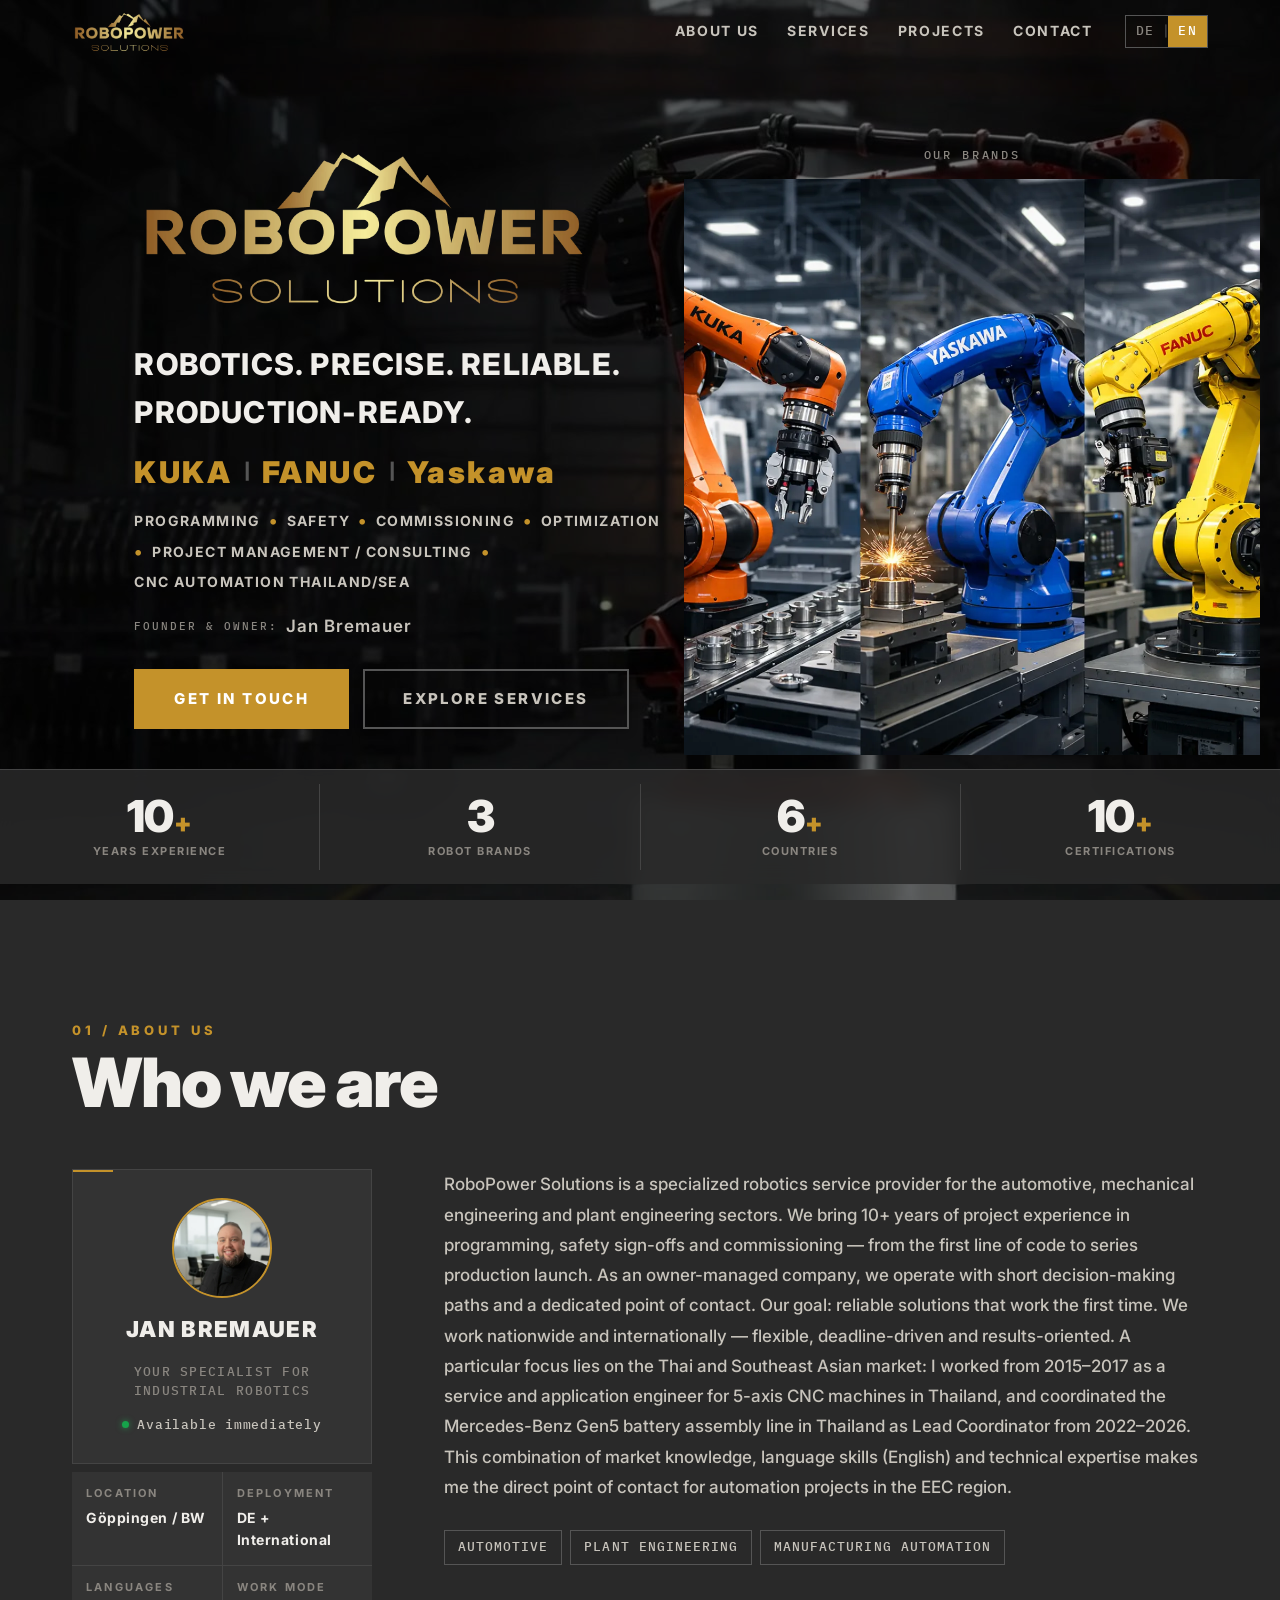
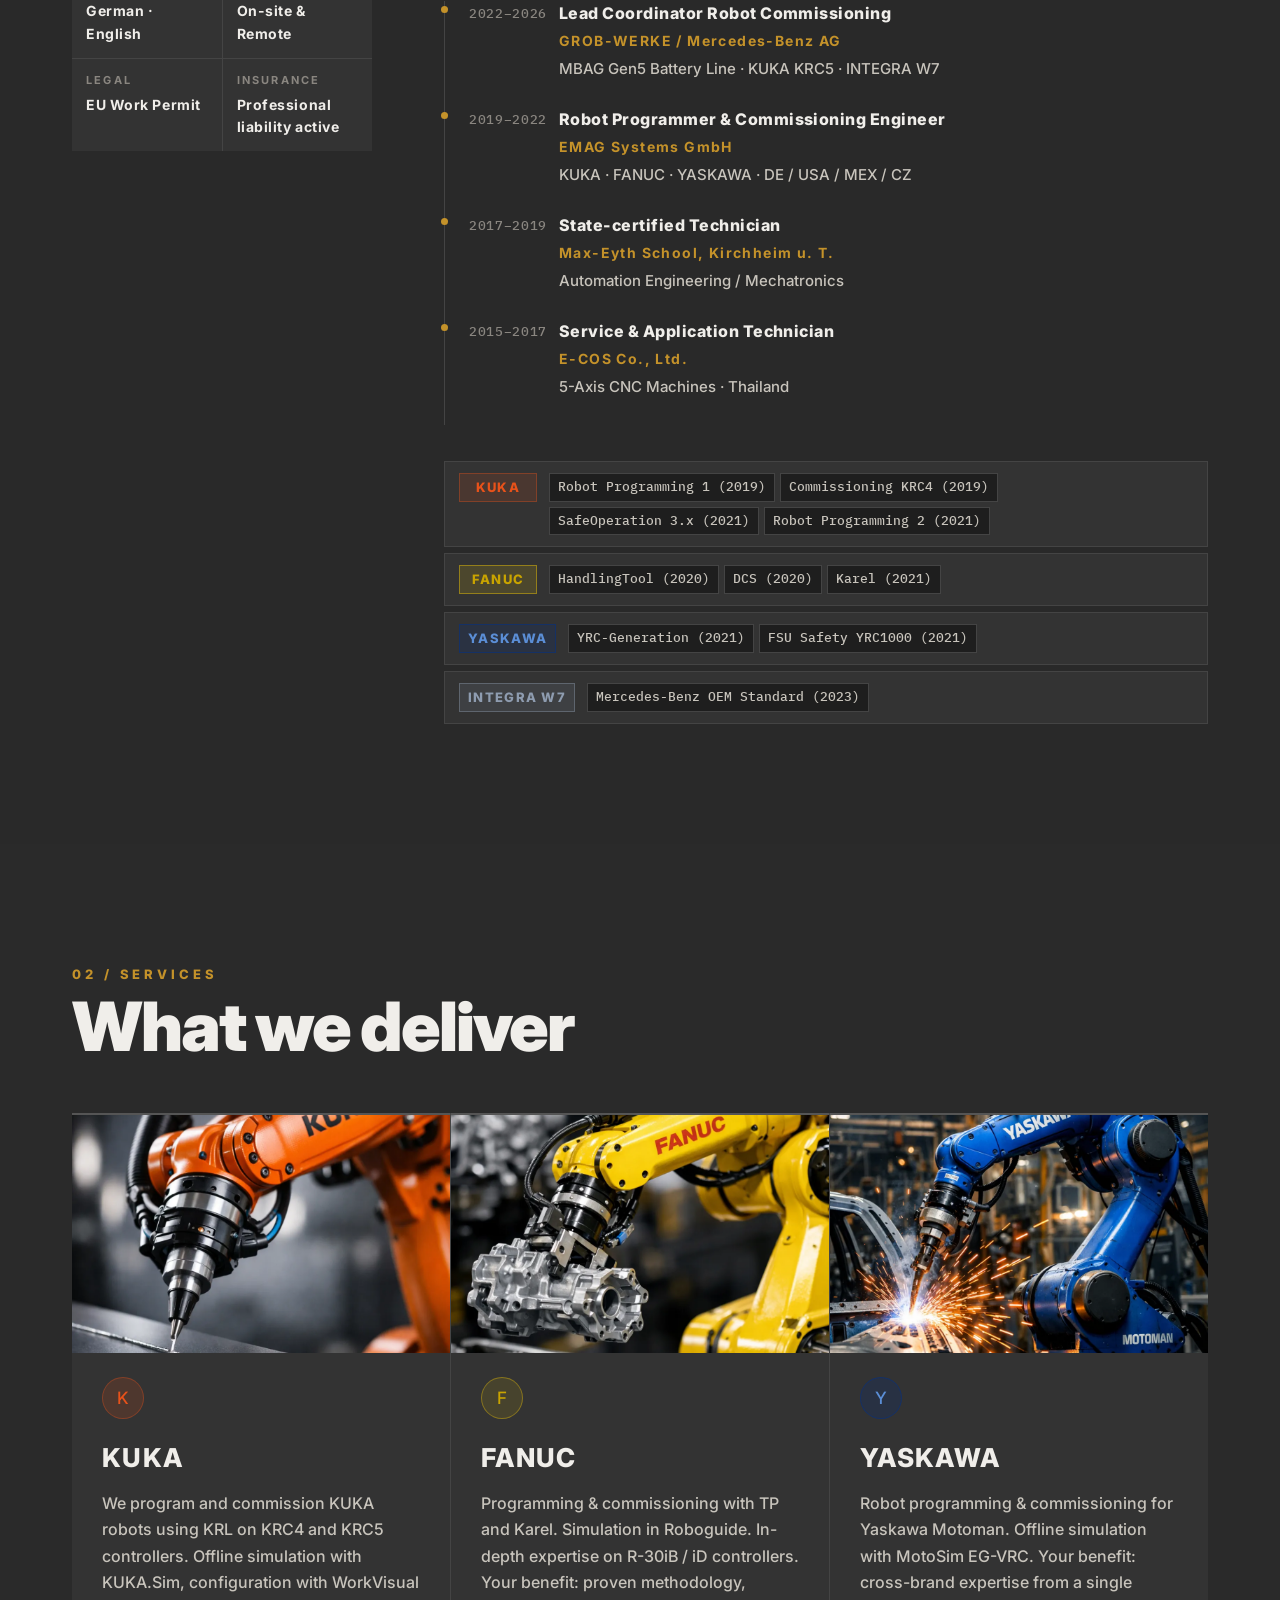
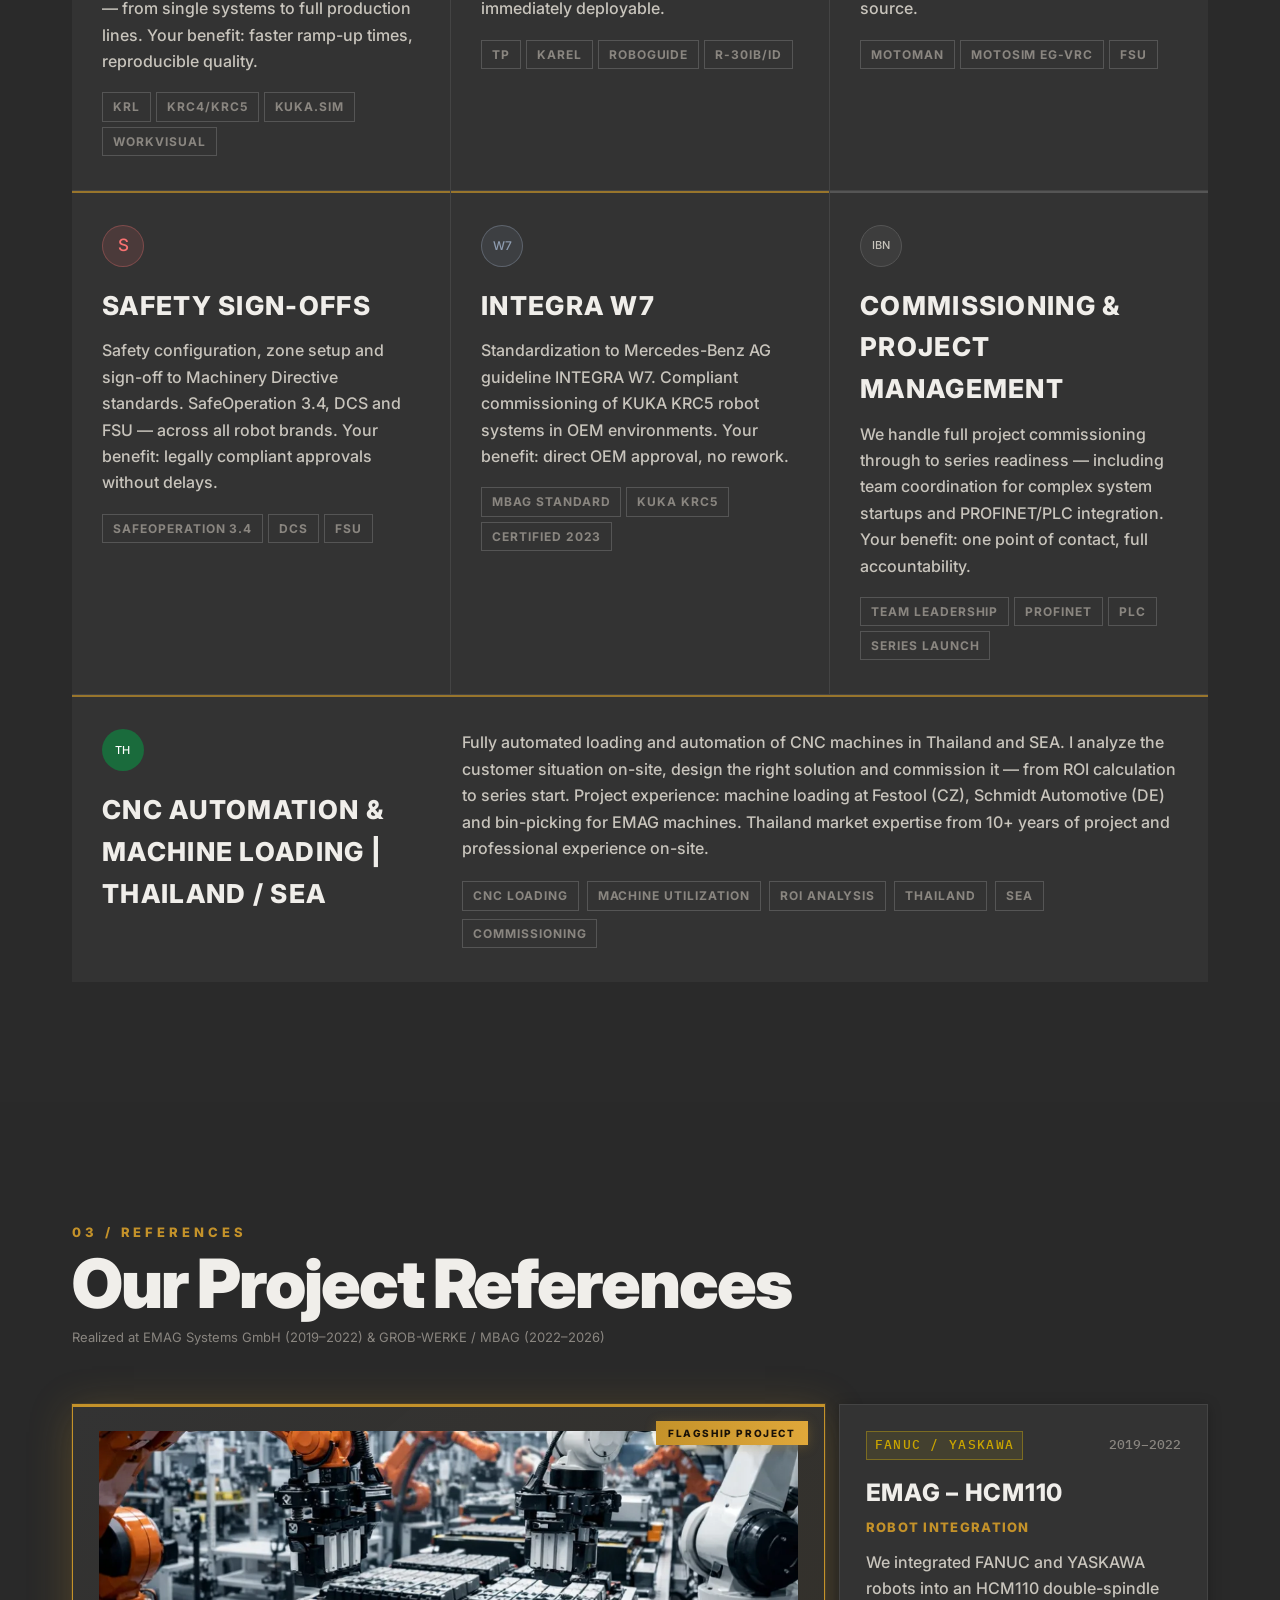
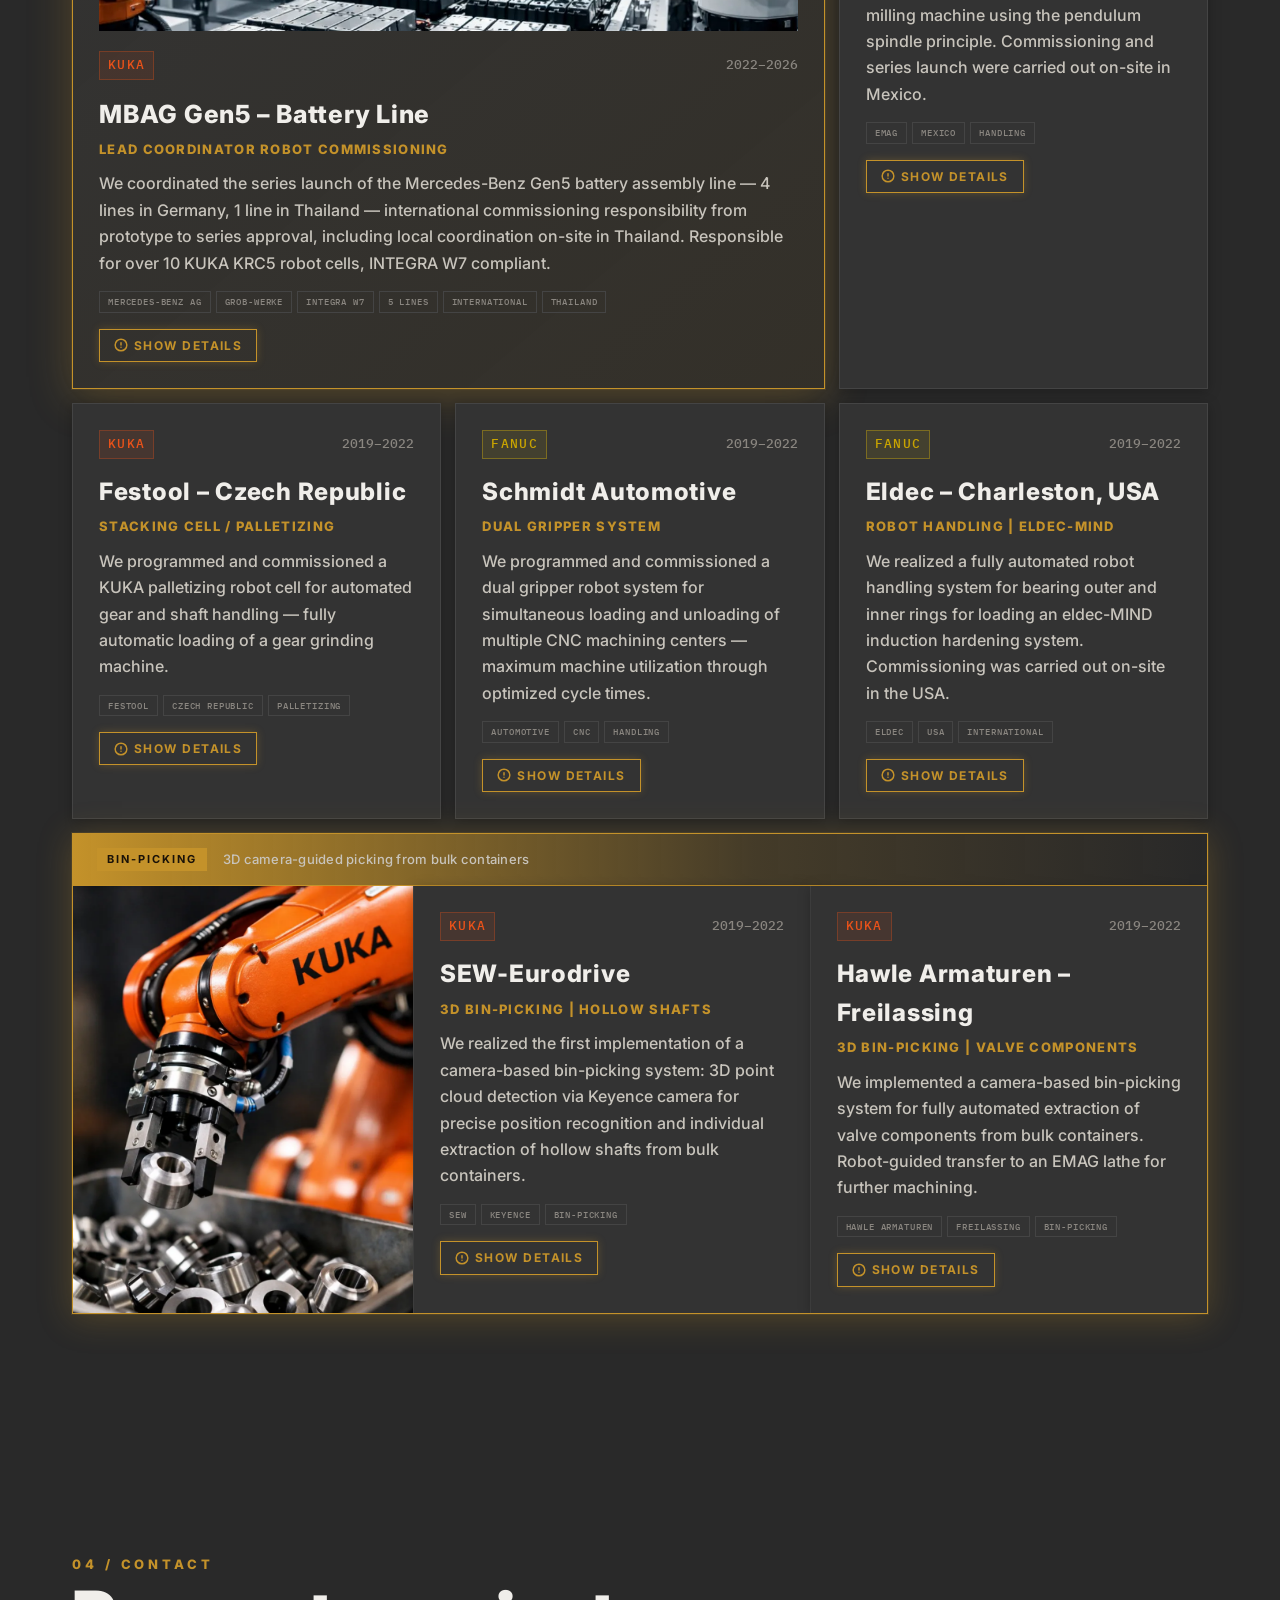
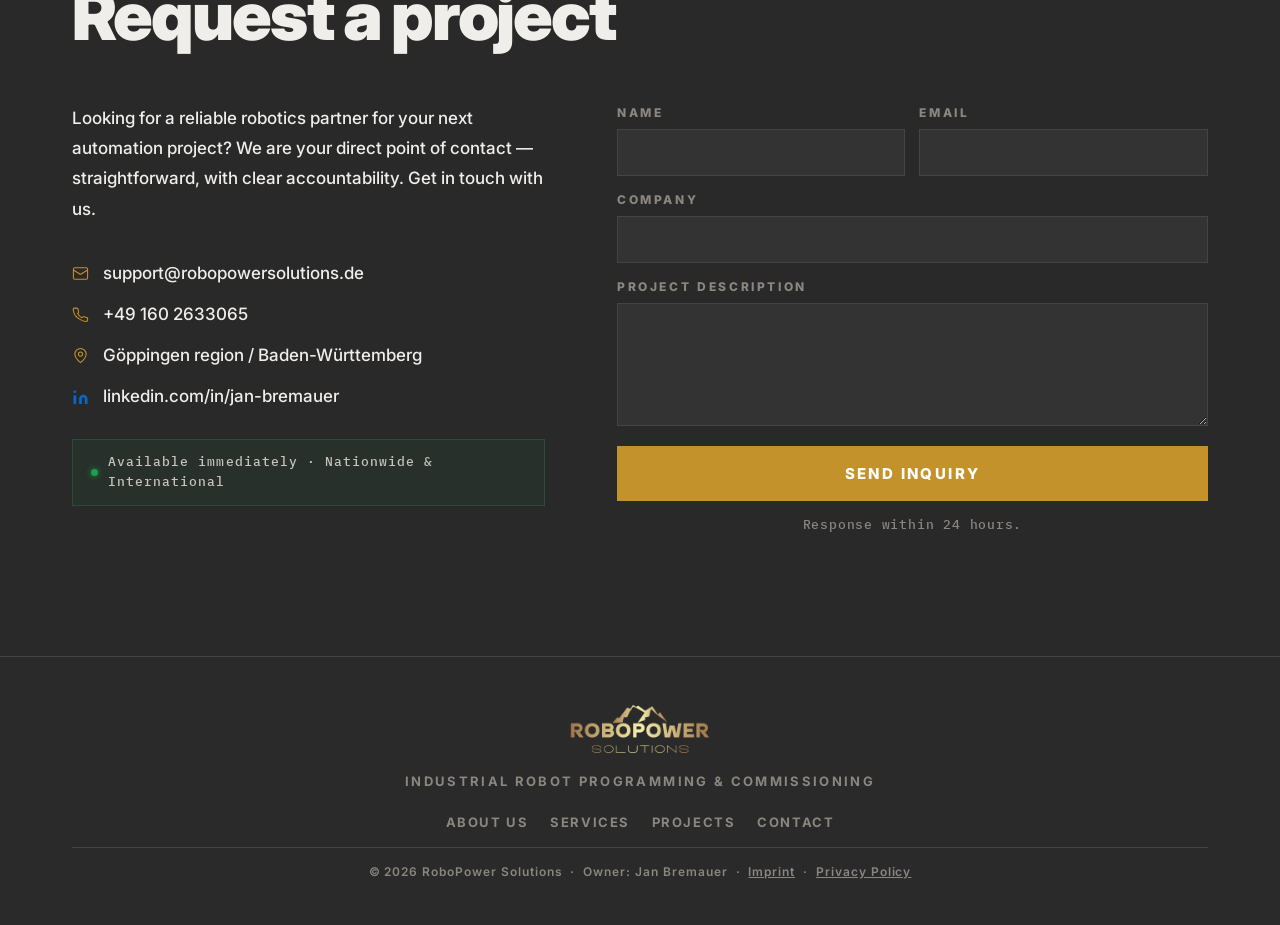
==== en/index.html @ bfcdcbf2 "Add "Our Brands" caption above the hero brand photo Makes clear it's a deliberate multi-brand badge " ====
<!DOCTYPE html>
<html lang="en">
<head>
  <meta charset="UTF-8">
  <meta name="viewport" content="width=device-width, initial-scale=1.0">
  <title>Robot Programming & Commissioning | RoboPower Solutions – KUKA FANUC Yaskawa</title>
  <meta name="description" content="Freelance robotics service provider for KUKA, FANUC and Yaskawa robot programming, commissioning and safety sign-offs. CNC automation & machine loading Thailand/SEA. 10+ years of experience. Nationwide & international.">
  <meta name="keywords" content="robot programming, KUKA programmer, FANUC programmer, Yaskawa programmer, robot commissioning, industrial robotics, safety sign-off, robotics freelancer, robotics service provider, KRL programming, automotive robotics, mechanical engineering robotics, CNC automation Thailand, machine loading, CNC loading, automation integrator Thailand, SEA automation, EEC Thailand, CNC utilization, robot CNC, automation integrator">
  <meta name="author" content="Jan Bremauer – RoboPower Solutions">
  <link rel="canonical" href="https://robopowersolutions.de/en/">
  <link rel="alternate" hreflang="de" href="https://robopowersolutions.de/">
  <link rel="alternate" hreflang="en" href="https://robopowersolutions.de/en/">
  <link rel="alternate" hreflang="x-default" href="https://robopowersolutions.de/">

  <!-- Analytics: Plausible – EU-hosted, cookieless, no personal data, no consent banner needed -->
  <script>window.plausible = window.plausible || function() { (window.plausible.q = window.plausible.q || []).push(arguments) }</script>
  <script defer data-domain="robopowersolutions.de" src="https://plausible.io/js/script.js"></script>

  <!-- Favicon -->
  <link rel="icon" type="image/svg+xml" href="../Infos/favicon.svg">
  <link rel="icon" type="image/x-icon" href="../favicon.ico">
  <link rel="apple-touch-icon" href="../Infos/logo_google_business.png">

  <!-- Open Graph -->
  <meta property="og:type"        content="website">
  <meta property="og:url"         content="https://robopowersolutions.de/en/">
  <meta property="og:title"       content="Robot Programming & Commissioning | RoboPower Solutions">
  <meta property="og:description" content="Freelance robotics service provider for KUKA, FANUC and Yaskawa robot programming, commissioning and safety sign-offs. CNC automation & machine loading Thailand/SEA. 10+ years of experience. Nationwide & international.">
  <meta property="og:image"       content="https://robopowersolutions.de/Infos/my-project-page-1%20(7).png">
  <meta property="og:locale"      content="en_US">
  <meta property="og:locale:alternate" content="de_DE">

  <!-- Twitter Card -->
  <meta name="twitter:card"        content="summary_large_image">
  <meta name="twitter:title"       content="Robot Programming & Commissioning | RoboPower Solutions">
  <meta name="twitter:description" content="Freelance robotics service provider for KUKA, FANUC and Yaskawa robot programming, commissioning and safety sign-offs. CNC automation & machine loading Thailand/SEA. 10+ years of experience. Nationwide & international.">
  <meta name="twitter:image"       content="https://robopowersolutions.de/Infos/my-project-page-1%20(7).png">

  <!-- Structured Data: LocalBusiness -->
  <script type="application/ld+json">
  {
    "@context": "https://schema.org",
    "@type": "ProfessionalService",
    "name": "RoboPower Solutions",
    "description": "Specialized service provider for industrial robot programming, commissioning and safety sign-offs for KUKA, FANUC and Yaskawa robots.",
    "url": "https://robopowersolutions.de/en/",
    "telephone": "+491602633065",
    "email": "support@robopowersolutions.de",
    "founder": {
      "@type": "Person",
      "name": "Jan Bremauer"
    },
    "address": {
      "@type": "PostalAddress",
      "addressRegion": "Baden-Württemberg",
      "addressLocality": "Göppingen",
      "addressCountry": "DE"
    },
    "areaServed": ["DE", "AT", "CH", "International"],
    "serviceType": [
      "KUKA Robot Programming",
      "FANUC Robot Programming",
      "Yaskawa Robot Programming",
      "Robot Commissioning",
      "Safety Sign-offs",
      "Robotics Project Management"
    ],
    "knowsAbout": ["KUKA KRL", "FANUC TP", "Yaskawa Motoman", "INTEGRA W7", "SafeOperation", "Automotive Robotics"],
    "sameAs": ["https://www.linkedin.com/in/jan-bremauer"]
  }
  </script>

  <link rel="preconnect" href="https://fonts.googleapis.com">
  <link rel="preconnect" href="https://fonts.gstatic.com" crossorigin>
  <link href="https://fonts.googleapis.com/css2?family=Inter:ital,opsz,wght@0,14..32,300;0,14..32,400;0,14..32,500;0,14..32,600;0,14..32,700;0,14..32,800;0,14..32,900;1,14..32,400&family=IBM+Plex+Mono:wght@400;500&display=swap" rel="stylesheet">
  <link rel="stylesheet" href="../style.css">
</head>
<body>

<!-- NAVIGATION -->
<nav id="navbar">
  <div class="nav-inner">
    <a href="#hero" class="nav-logo">
      <img src="../Infos/noBgColor.webp" alt="RoboPower Solutions" class="nav-logo-img" width="1400" height="536">
    </a>
    <div class="nav-mobile-actions">
      <div class="nav-flag-switcher">
        <a href="/" class="nav-flag-btn" data-lang="de" aria-label="Deutsch">🇩🇪</a>
        <a href="/en/" class="nav-flag-btn active" data-lang="en" aria-label="English" aria-current="page">🇬🇧</a>
      </div>
      <a href="tel:+491602633065" class="nav-phone-btn" aria-label="Call">
        <svg width="16" height="16" viewBox="0 0 24 24" fill="none" stroke="currentColor" stroke-width="2" stroke-linecap="round" stroke-linejoin="round"><path d="M22 16.92v3a2 2 0 0 1-2.18 2 19.79 19.79 0 0 1-8.63-3.07A19.5 19.5 0 0 1 4.69 13.5 19.79 19.79 0 0 1 1.61 5 2 2 0 0 1 3.6 3h3a2 2 0 0 1 2 1.72c.127.96.361 1.903.7 2.81a2 2 0 0 1-.45 2.11L7.91 10.6a16 16 0 0 0 6 6l.91-.91a2 2 0 0 1 2.11-.45c.907.339 1.85.573 2.81.7A2 2 0 0 1 21.73 18z"/></svg>
      </a>
      <button class="nav-hamburger" id="hamburger" aria-label="Open menu">
        <span></span><span></span><span></span>
      </button>
    </div>
    <div class="nav-links" id="navLinks">
      <a href="#about"    class="nav-link" data-i18n="nav.about">About Us</a>
      <a href="#services" class="nav-link" data-i18n="nav.services">Services</a>
      <a href="#projects" class="nav-link" data-i18n="nav.projects">Projects</a>
      <a href="#contact"  class="nav-link" data-i18n="nav.contact">Contact</a>
      <div class="lang-switcher">
        <a href="/" class="lang-btn" data-lang="de">DE</a>
        <span class="lang-sep">|</span>
        <a href="/en/" class="lang-btn active" data-lang="en" aria-current="page">EN</a>
      </div>
    </div>
  </div>
</nav>

<!-- ═══════════════════════════════════════════════════════════
     HERO
     ═══════════════════════════════════════════════════════════ -->
<section id="hero">

  <!-- Background video -->
  <div class="hero-video-bg">
    <video class="hero-video" autoplay muted loop playsinline preload="metadata" poster="../videos/hero_poster.jpg" src="../videos/hero-loop.mp4"></video>
    <img class="hero-video-fallback" src="../videos/hero_poster.jpg" alt="" width="1280" height="720" loading="lazy">
    <div class="hero-video-overlay"></div>
  </div>

  <!-- Content -->
  <div class="hero-content">
    <h1 class="hero-name">
      <img src="../Infos/noBgColor.webp" alt="RoboPower Solutions" class="hero-logo-img" width="1400" height="536">
    </h1>

    <div class="hero-core">
      <div class="hero-core-title" data-i18n="hero.core">Robotics. Precise. Reliable. Production-Ready.</div>
      <div class="hero-brands">
        <span>KUKA</span><span class="hb-sep">|</span><span>FANUC</span><span class="hb-sep">|</span><span>Yaskawa</span>
      </div>
      <div class="hero-disciplines">
        <span data-i18n="hd.prog">Programming</span>
        <span class="hd-dot">•</span>
        <span data-i18n="hd.safety">Safety</span>
        <span class="hd-dot">•</span>
        <span data-i18n="hd.comm">Commissioning</span>
        <span class="hd-dot">•</span>
        <span data-i18n="hd.opt">Optimization</span>
        <span class="hd-dot">•</span>
        <span data-i18n="hd.pm">Project Management / Consulting</span>
        <span class="hd-dot">•</span>
        <span data-i18n="hd.cnc">CNC Automation Thailand/SEA</span>
      </div>
    </div>

    <div class="hero-person">
      <span class="hero-person-by" data-i18n="hero.by">Founder & Owner:</span>
      <span class="hero-person-name">Jan Bremauer</span>
    </div>

    <div class="hero-actions">
      <a href="#contact"  class="btn-primary" data-i18n="hero.cta">Get in touch</a>
      <a href="#services" class="btn-ghost"   data-i18n="hero.cta2">Explore services</a>
    </div>
  </div>

  <!-- Mobile bird's eye image (hidden on desktop via CSS) -->
  <div class="hero-mobile-img">
    <img src="../Infos/my-project-page-1 (6).webp" alt="Robotics bird's-eye view" width="1080" height="1080" fetchpriority="high">
  </div>

  <!-- Robot image (right, absolute) -->
  <div class="hero-visual">
    <div class="hero-visual-caption" data-i18n="hero.brandsCaption">Our Brands</div>
    <img src="../Infos/my-project-page-1 (7).webp" alt="KUKA, YASKAWA & FANUC industrial robots" class="hero-robot-img" width="1080" height="1080" fetchpriority="high">
    <div class="hero-img-overlay"></div>
  </div>

  <!-- Stats bar -->
  <div class="hero-stats">
    <div class="stat-item">
      <div class="stat-num-wrap"><span class="stat-num" data-target="10">0</span><span class="stat-plus">+</span></div>
      <span class="stat-label" data-i18n="stats.years">Years Experience</span>
    </div>
    <div class="stat-div"></div>
    <div class="stat-item">
      <div class="stat-num-wrap"><span class="stat-num" data-target="3">0</span></div>
      <span class="stat-label" data-i18n="stats.brands">Robot Brands</span>
    </div>
    <div class="stat-div"></div>
    <div class="stat-item">
      <div class="stat-num-wrap"><span class="stat-num" data-target="6">0</span><span class="stat-plus">+</span></div>
      <span class="stat-label" data-i18n="stats.countries">Countries</span>
    </div>
    <div class="stat-div"></div>
    <div class="stat-item">
      <div class="stat-num-wrap"><span class="stat-num" data-target="10">0</span><span class="stat-plus">+</span></div>
      <span class="stat-label" data-i18n="stats.certs">Certifications</span>
    </div>
  </div>
</section>

<!-- ═══════════════════════════════════════════════════════════
     ABOUT
     ═══════════════════════════════════════════════════════════ -->
<section id="about">
  <div class="section-container">
    <div class="section-header">
      <div class="section-tag" data-i18n="about.tag">01 / ABOUT US</div>
      <h2 class="section-title" data-i18n="about.title">Who we are</h2>
    </div>
    <div class="about-grid">

      <!-- Left col -->
      <div class="about-left">
        <div class="profile-card">
          <div class="profile-avatar" id="profileAvatarBtn" role="button" tabindex="0" aria-label="Enlarge photo" style="cursor:zoom-in">
            <img src="../Infos/Profilfoto.webp" alt="Jan Bremauer" class="profile-photo" width="540" height="540" loading="lazy" decoding="async">
          </div>

          <!-- Photo lightbox -->
          <div id="photoLightbox" class="photo-lightbox" role="dialog" aria-modal="true" aria-label="Profile photo" style="display:none">
            <div class="photo-lightbox-backdrop"></div>
            <div class="photo-lightbox-img-wrap">
              <img src="../Infos/Profilfoto.webp" alt="Jan Bremauer" width="540" height="540" loading="lazy" decoding="async">
              <button class="photo-lightbox-close" aria-label="Close">✕</button>
            </div>
          </div>
          <div class="profile-name">JAN BREMAUER</div>
          <div class="profile-role" data-i18n="about.role">Your specialist for industrial robotics</div>
          <div class="profile-avail">
            <span class="avail-dot"></span>
            <span data-i18n="about.avail">Available immediately</span>
          </div>
        </div>

        <div class="meta-grid">
          <div class="meta-cell">
            <div class="meta-label" data-i18n="meta.location">Location</div>
            <div class="meta-val">Göppingen / BW</div>
          </div>
          <div class="meta-cell">
            <div class="meta-label" data-i18n="meta.deploy">Deployment</div>
            <div class="meta-val" data-i18n="meta.deployVal">DE + International</div>
          </div>
          <div class="meta-cell">
            <div class="meta-label" data-i18n="meta.lang">Languages</div>
            <div class="meta-val" data-i18n="meta.langVal">German · English</div>
          </div>
          <div class="meta-cell">
            <div class="meta-label" data-i18n="meta.type">Work mode</div>
            <div class="meta-val" data-i18n="meta.typeVal">On-site & Remote</div>
          </div>
          <div class="meta-cell">
            <div class="meta-label" data-i18n="meta.legal">Legal</div>
            <div class="meta-val" data-i18n="meta.legalVal">EU Work Permit</div>
          </div>
          <div class="meta-cell">
            <div class="meta-label" data-i18n="meta.insurance">Insurance</div>
            <div class="meta-val" data-i18n="meta.insuranceVal">Professional liability active</div>
          </div>
        </div>
      </div>

      <!-- Right col -->
      <div class="about-right">
        <p class="about-body" data-i18n="about.text">RoboPower Solutions is a specialized robotics service provider for the automotive, mechanical engineering and plant engineering sectors. We bring 10+ years of project experience in programming, safety sign-offs and commissioning — from the first line of code to series production launch. As an owner-managed company, we operate with short decision-making paths and a dedicated point of contact. Our goal: reliable solutions that work the first time. We work nationwide and internationally — flexible, deadline-driven and results-oriented.<br><br>A particular focus lies on the Thai and Southeast Asian market: I worked from 2015–2017 as a service and application engineer for 5-axis CNC machines in Thailand, and coordinated the Mercedes-Benz Gen5 battery assembly line in Thailand as Lead Coordinator from 2022–2026. This combination of market knowledge, language skills (English) and technical expertise makes me the direct point of contact for automation projects in the EEC region.</p>

        <div class="focus-tags">
          <span data-i18n="focus.automotive">Automotive</span>
          <span data-i18n="focus.plant">Plant Engineering</span>
          <span data-i18n="focus.mfg">Manufacturing Automation</span>
        </div>

        <div class="timeline">
          <div class="tl-item">
            <div class="tl-period">2022–2026</div>
            <div class="tl-body">
              <div class="tl-role"  data-i18n="exp1.role">Lead Coordinator Robot Commissioning</div>
              <div class="tl-co">GROB-WERKE / Mercedes-Benz AG</div>
              <div class="tl-detail" data-i18n="exp1.detail">MBAG Gen5 Battery Line · KUKA KRC5 · INTEGRA W7</div>
            </div>
          </div>
          <div class="tl-item">
            <div class="tl-period">2019–2022</div>
            <div class="tl-body">
              <div class="tl-role" data-i18n="exp2.role">Robot Programmer & Commissioning Engineer</div>
              <div class="tl-co">EMAG Systems GmbH</div>
              <div class="tl-detail">KUKA · FANUC · YASKAWA · DE / USA / MEX / CZ</div>
            </div>
          </div>
          <div class="tl-item">
            <div class="tl-period">2017–2019</div>
            <div class="tl-body">
              <div class="tl-role" data-i18n="exp3.role">State-certified Technician</div>
              <div class="tl-co" data-i18n="exp3.co">Max-Eyth School, Kirchheim u. T.</div>
              <div class="tl-detail" data-i18n="exp3.detail">Automation Engineering / Mechatronics</div>
            </div>
          </div>
          <div class="tl-item">
            <div class="tl-period">2015–2017</div>
            <div class="tl-body">
              <div class="tl-role" data-i18n="exp4.role">Service & Application Technician</div>
              <div class="tl-co">E-COS Co., Ltd.</div>
              <div class="tl-detail" data-i18n="exp4.detail">5-Axis CNC Machines · Thailand</div>
            </div>
          </div>
        </div>

        <div class="certs">
          <div class="cert-row">
            <span class="cert-brand kb-kuka">KUKA</span>
            <div class="cert-chips">
              <span data-i18n="cert.kuka1">Robot Programming 1 (2019)</span>
              <span data-i18n="cert.kuka2">Commissioning KRC4 (2019)</span>
              <span data-i18n="cert.kuka3">SafeOperation 3.x (2021)</span>
              <span data-i18n="cert.kuka4">Robot Programming 2 (2021)</span>
            </div>
          </div>
          <div class="cert-row">
            <span class="cert-brand kb-fanuc">FANUC</span>
            <div class="cert-chips">
              <span>HandlingTool (2020)</span>
              <span>DCS (2020)</span>
              <span>Karel (2021)</span>
            </div>
          </div>
          <div class="cert-row">
            <span class="cert-brand kb-yaskawa">YASKAWA</span>
            <div class="cert-chips">
              <span>YRC-Generation (2021)</span>
              <span>FSU Safety YRC1000 (2021)</span>
            </div>
          </div>
          <div class="cert-row">
            <span class="cert-brand kb-integra">INTEGRA W7</span>
            <div class="cert-chips">
              <span data-i18n="cert.integra">Mercedes-Benz OEM Standard (2023)</span>
            </div>
          </div>
        </div>
      </div>
    </div>
  </div>
</section>

<!-- ═══════════════════════════════════════════════════════════
     SERVICES
     ═══════════════════════════════════════════════════════════ -->
<section id="services">
  <div class="section-container">
    <div class="section-header">
      <div class="section-tag" data-i18n="services.tag">02 / SERVICES</div>
      <h2 class="section-title" data-i18n="services.title">What we deliver</h2>
    </div>
    <div class="svc-grid">

      <div class="svc-card">
        <div class="svc-img"><img src="../Infos/my-project-page-1 (17).webp" alt="KUKA robot" width="1080" height="1080" loading="lazy" decoding="async"></div>
        <div class="svc-badge badge-kuka">K</div>
        <h3 class="svc-name">KUKA</h3>
        <p class="svc-desc" data-i18n="svc.kuka">We program and commission KUKA robots using KRL on KRC4 and KRC5 controllers. Offline simulation with KUKA.Sim, configuration with WorkVisual — from single systems to full production lines. Your benefit: faster ramp-up times, reproducible quality.</p>
        <div class="svc-chips"><span>KRL</span><span>KRC4/KRC5</span><span>KUKA.Sim</span><span>WorkVisual</span></div>
      </div>

      <div class="svc-card">
        <div class="svc-img"><img src="../Infos/my-project-page-1 (16).webp" alt="FANUC robot" width="1080" height="1080" loading="lazy" decoding="async"></div>
        <div class="svc-badge badge-fanuc">F</div>
        <h3 class="svc-name">FANUC</h3>
        <p class="svc-desc" data-i18n="svc.fanuc">Programming & commissioning with TP and Karel. Simulation in Roboguide. In-depth expertise on R-30iB / iD controllers. Your benefit: proven methodology, immediately deployable.</p>
        <div class="svc-chips"><span>TP</span><span>Karel</span><span>Roboguide</span><span>R-30iB/iD</span></div>
      </div>

      <div class="svc-card">
        <div class="svc-img"><img src="../Infos/my-project-page-1 (14).webp" alt="YASKAWA robot" width="1080" height="1080" loading="lazy" decoding="async"></div>
        <div class="svc-badge badge-yaskawa">Y</div>
        <h3 class="svc-name">YASKAWA</h3>
        <p class="svc-desc" data-i18n="svc.yaskawa">Robot programming & commissioning for Yaskawa Motoman. Offline simulation with MotoSim EG-VRC. Your benefit: cross-brand expertise from a single source.</p>
        <div class="svc-chips"><span>Motoman</span><span>MotoSim EG-VRC</span><span>FSU</span></div>
      </div>

      <div class="svc-card svc-featured">
        <div class="svc-badge badge-safety">S</div>
        <h3 class="svc-name" data-i18n="svc.safety.name">Safety Sign-offs</h3>
        <p class="svc-desc" data-i18n="svc.safety">Safety configuration, zone setup and sign-off to Machinery Directive standards. SafeOperation 3.4, DCS and FSU — across all robot brands. Your benefit: legally compliant approvals without delays.</p>
        <div class="svc-chips"><span>SafeOperation 3.4</span><span>DCS</span><span>FSU</span></div>
      </div>

      <div class="svc-card svc-featured">
        <div class="svc-badge badge-integra">W7</div>
        <h3 class="svc-name">INTEGRA W7</h3>
        <p class="svc-desc" data-i18n="svc.integra">Standardization to Mercedes-Benz AG guideline INTEGRA W7. Compliant commissioning of KUKA KRC5 robot systems in OEM environments. Your benefit: direct OEM approval, no rework.</p>
        <div class="svc-chips"><span>MBAG Standard</span><span>KUKA KRC5</span><span>Certified 2023</span></div>
      </div>

      <div class="svc-card">
        <div class="svc-badge badge-ibn">IBN</div>
        <h3 class="svc-name" data-i18n="svc.ibn.name">Commissioning & Project Management</h3>
        <p class="svc-desc" data-i18n="svc.ibn">We handle full project commissioning through to series readiness — including team coordination for complex system startups and PROFINET/PLC integration. Your benefit: one point of contact, full accountability.</p>
        <div class="svc-chips"><span>Team Leadership</span><span>PROFINET</span><span>PLC</span><span>Series Launch</span></div>
      </div>

      <div class="svc-card svc-featured svc-full">
        <div class="svc-left">
          <div class="svc-badge" style="background:#1a6b3c;color:#fff;font-size:11px;letter-spacing:.05em">TH</div>
          <h3 class="svc-name" data-i18n="svc.cnc.name">CNC Automation & Machine Loading | Thailand / SEA</h3>
        </div>
        <div class="svc-right">
          <p class="svc-desc" data-i18n="svc.cnc">Fully automated loading and automation of CNC machines in Thailand and SEA. I analyze the customer situation on-site, design the right solution and commission it — from ROI calculation to series start. Project experience: machine loading at Festool (CZ), Schmidt Automotive (DE) and bin-picking for EMAG machines. Thailand market expertise from 10+ years of project and professional experience on-site.</p>
          <div class="svc-chips"><span>CNC Loading</span><span>Machine Utilization</span><span>ROI Analysis</span><span>Thailand</span><span>SEA</span><span>Commissioning</span></div>
        </div>
      </div>

    </div>
  </div>
</section>

<!-- ═══════════════════════════════════════════════════════════
     PROJECTS
     ═══════════════════════════════════════════════════════════ -->
<section id="projects">
  <div class="section-container">
    <div class="section-header">
      <div class="section-tag" data-i18n="projects.tag">03 / REFERENCES</div>
      <h2 class="section-title" data-i18n="projects.title">Our Project References</h2>
      <p class="section-sub" data-i18n="projects.subtitle">Realized at EMAG Systems GmbH (2019–2022) & GROB-WERKE / MBAG (2022–2026)</p>
    </div>
    <div class="proj-grid">

      <!-- FEATURED -->
      <div class="proj-card proj-featured proj-featured--hl proj-clickable" data-project="mbag" role="button" tabindex="0" aria-haspopup="dialog">
        <span class="mbag-badge" data-i18n="badge.flagship">Flagship Project</span>
        <div class="proj-img"><img src="../Infos/my-project-page-1 (12).webp" alt="MBAG battery line" width="1080" height="1080" loading="lazy" decoding="async"></div>
        <div class="proj-top">
          <span class="proj-brand pb-kuka">KUKA</span>
          <span class="proj-year">2022–2026</span>
        </div>
        <h3 class="proj-name" data-i18n="proj1.name">MBAG Gen5 – Battery Line</h3>
        <div class="proj-role" data-i18n="proj1.role">Lead Coordinator Robot Commissioning</div>
        <p class="proj-desc" data-i18n="proj1.desc">We coordinated the series launch of the Mercedes-Benz Gen5 battery assembly line — 4 lines in Germany, 1 line in Thailand — international commissioning responsibility from prototype to series approval, including local coordination on-site in Thailand. Responsible for over 10 KUKA KRC5 robot cells, INTEGRA W7 compliant.</p>
        <div class="proj-chips">
          <span>Mercedes-Benz AG</span><span>GROB-WERKE</span><span>INTEGRA W7</span><span>5 Lines</span><span>International</span><span>Thailand</span>
        </div>
        <div class="proj-details-hint">
          <svg width="14" height="14" viewBox="0 0 24 24" fill="none" stroke="currentColor" stroke-width="2.5" stroke-linecap="round" stroke-linejoin="round"><circle cx="12" cy="12" r="10"/><line x1="12" y1="8" x2="12" y2="12"/><line x1="12" y1="16" x2="12.01" y2="16"/></svg>
          <span data-i18n="proj.details">Show details</span>
        </div>
      </div>

      <div class="proj-card proj-clickable" data-project="emag" role="button" tabindex="0" aria-haspopup="dialog">
        <div class="proj-top">
          <span class="proj-brand pb-fanuc">FANUC / YASKAWA</span>
          <span class="proj-year">2019–2022</span>
        </div>
        <h3 class="proj-name">EMAG – HCM110</h3>
        <div class="proj-role" data-i18n="proj2.role">Robot Integration</div>
        <p class="proj-desc" data-i18n="proj2.desc">We integrated FANUC and YASKAWA robots into an HCM110 double-spindle milling machine using the pendulum spindle principle. Commissioning and series launch were carried out on-site in Mexico.</p>
        <div class="proj-chips"><span>EMAG</span><span>Mexico</span><span>Handling</span></div>
        <div class="proj-details-hint"><svg width="14" height="14" viewBox="0 0 24 24" fill="none" stroke="currentColor" stroke-width="2.5" stroke-linecap="round" stroke-linejoin="round"><circle cx="12" cy="12" r="10"/><line x1="12" y1="8" x2="12" y2="12"/><line x1="12" y1="16" x2="12.01" y2="16"/></svg><span data-i18n="proj.details">Show details</span></div>
      </div>

      <div class="proj-card proj-clickable" data-project="festool" role="button" tabindex="0" aria-haspopup="dialog">
        <div class="proj-top">
          <span class="proj-brand pb-kuka">KUKA</span>
          <span class="proj-year">2019–2022</span>
        </div>
        <h3 class="proj-name">Festool – Czech Republic</h3>
        <div class="proj-role" data-i18n="proj3.role">Stacking Cell / Palletizing</div>
        <p class="proj-desc" data-i18n="proj3.desc">We programmed and commissioned a KUKA palletizing robot cell for automated gear and shaft handling — fully automatic loading of a gear grinding machine.</p>
        <div class="proj-chips"><span>Festool</span><span>Czech Republic</span><span>Palletizing</span></div>
        <div class="proj-details-hint"><svg width="14" height="14" viewBox="0 0 24 24" fill="none" stroke="currentColor" stroke-width="2.5" stroke-linecap="round" stroke-linejoin="round"><circle cx="12" cy="12" r="10"/><line x1="12" y1="8" x2="12" y2="12"/><line x1="12" y1="16" x2="12.01" y2="16"/></svg><span data-i18n="proj.details">Show details</span></div>
      </div>

      <div class="proj-card proj-clickable" data-project="schmidt" role="button" tabindex="0" aria-haspopup="dialog">
        <div class="proj-top">
          <span class="proj-brand pb-fanuc">FANUC</span>
          <span class="proj-year">2019–2022</span>
        </div>
        <h3 class="proj-name">Schmidt Automotive</h3>
        <div class="proj-role" data-i18n="proj5.role">Dual Gripper System</div>
        <p class="proj-desc" data-i18n="proj5.desc">We programmed and commissioned a dual gripper robot system for simultaneous loading and unloading of multiple CNC machining centers — maximum machine utilization through optimized cycle times.</p>
        <div class="proj-chips"><span>Automotive</span><span>CNC</span><span>Handling</span></div>
        <div class="proj-details-hint"><svg width="14" height="14" viewBox="0 0 24 24" fill="none" stroke="currentColor" stroke-width="2.5" stroke-linecap="round" stroke-linejoin="round"><circle cx="12" cy="12" r="10"/><line x1="12" y1="8" x2="12" y2="12"/><line x1="12" y1="16" x2="12.01" y2="16"/></svg><span data-i18n="proj.details">Show details</span></div>
      </div>

      <div class="proj-card proj-clickable" data-project="eldec" role="button" tabindex="0" aria-haspopup="dialog">
        <div class="proj-top">
          <span class="proj-brand pb-fanuc">FANUC</span>
          <span class="proj-year">2019–2022</span>
        </div>
        <h3 class="proj-name">Eldec – Charleston, USA</h3>
        <div class="proj-role" data-i18n="proj6.role">Robot Handling | eldec-MIND</div>
        <p class="proj-desc" data-i18n="proj6.desc">We realized a fully automated robot handling system for bearing outer and inner rings for loading an eldec-MIND induction hardening system. Commissioning was carried out on-site in the USA.</p>
        <div class="proj-chips"><span>Eldec</span><span>USA</span><span>International</span></div>
        <div class="proj-details-hint"><svg width="14" height="14" viewBox="0 0 24 24" fill="none" stroke="currentColor" stroke-width="2.5" stroke-linecap="round" stroke-linejoin="round"><circle cx="12" cy="12" r="10"/><line x1="12" y1="8" x2="12" y2="12"/><line x1="12" y1="16" x2="12.01" y2="16"/></svg><span data-i18n="proj.details">Show details</span></div>
      </div>

      <!-- BIN-PICKING GROUP -->
      <div class="bp-group">
        <div class="bp-group-header">
          <div class="bp-group-label" data-i18n="badge.binpicking">Bin-Picking</div>
          <div class="bp-group-sub" data-i18n="badge.binpicking.sub">3D camera-guided picking from bulk containers</div>
        </div>
        <div class="bp-group-body">
          <div class="bp-group-img">
            <img src="../Infos/my-project-page-1 (18).webp" alt="Bin-picking system" width="1080" height="1080" loading="lazy" decoding="async">
          </div>
          <div class="bp-group-cards">
            <div class="proj-card proj-clickable" data-project="sew" role="button" tabindex="0" aria-haspopup="dialog">
              <div class="proj-top">
                <span class="proj-brand pb-kuka">KUKA</span>
                <span class="proj-year">2019–2022</span>
              </div>
              <h3 class="proj-name">SEW-Eurodrive</h3>
              <div class="proj-role" data-i18n="proj4.role">3D Bin-Picking | Hollow Shafts</div>
              <p class="proj-desc" data-i18n="proj4.desc">We realized the first implementation of a camera-based bin-picking system: 3D point cloud detection via Keyence camera for precise position recognition and individual extraction of hollow shafts from bulk containers.</p>
              <div class="proj-chips"><span>SEW</span><span>Keyence</span><span>Bin-Picking</span></div>
              <div class="proj-details-hint"><svg width="14" height="14" viewBox="0 0 24 24" fill="none" stroke="currentColor" stroke-width="2.5" stroke-linecap="round" stroke-linejoin="round"><circle cx="12" cy="12" r="10"/><line x1="12" y1="8" x2="12" y2="12"/><line x1="12" y1="16" x2="12.01" y2="16"/></svg><span data-i18n="proj.details">Show details</span></div>
            </div>
            <div class="proj-card proj-clickable" data-project="hawle" role="button" tabindex="0" aria-haspopup="dialog">
              <div class="proj-top">
                <span class="proj-brand pb-kuka">KUKA</span>
                <span class="proj-year">2019–2022</span>
              </div>
              <h3 class="proj-name" data-i18n="proj7.name">Hawle Armaturen – Freilassing</h3>
              <div class="proj-role" data-i18n="proj7.role">3D Bin-Picking | Valve Components</div>
              <p class="proj-desc" data-i18n="proj7.desc">We implemented a camera-based bin-picking system for fully automated extraction of valve components from bulk containers. Robot-guided transfer to an EMAG lathe for further machining.</p>
              <div class="proj-chips"><span>Hawle Armaturen</span><span>Freilassing</span><span>Bin-Picking</span></div>
              <div class="proj-details-hint"><svg width="14" height="14" viewBox="0 0 24 24" fill="none" stroke="currentColor" stroke-width="2.5" stroke-linecap="round" stroke-linejoin="round"><circle cx="12" cy="12" r="10"/><line x1="12" y1="8" x2="12" y2="12"/><line x1="12" y1="16" x2="12.01" y2="16"/></svg><span data-i18n="proj.details">Show details</span></div>
            </div>
          </div>
        </div>
      </div>

    </div>
  </div>
</section>

<!-- ═══════════════════════════════════════════════════════════
     CONTACT
     ═══════════════════════════════════════════════════════════ -->
<section id="contact">
  <div class="section-container">
    <div class="section-header">
      <div class="section-tag" data-i18n="contact.tag">04 / CONTACT</div>
      <h2 class="section-title" data-i18n="contact.title">Request a project</h2>
    </div>
    <div class="contact-grid">

      <div class="contact-info">
        <p class="contact-intro" data-i18n="contact.intro">Looking for a reliable robotics partner for your next automation project? We are your direct point of contact — straightforward, with clear accountability. Get in touch with us.</p>
        <div class="contact-list">
          <a href="mailto:support@robopowersolutions.de" class="contact-item">
            <svg viewBox="0 0 24 24" fill="none" stroke="currentColor" stroke-width="1.5" stroke-linecap="round" stroke-linejoin="round">
              <rect x="2" y="4" width="20" height="16" rx="2"/><path d="m22 7-8.97 5.7a1.94 1.94 0 0 1-2.06 0L2 7"/>
            </svg>
            <span>support@robopowersolutions.de</span>
          </a>
          <a href="tel:+491602633065" class="contact-item">
            <svg viewBox="0 0 24 24" fill="none" stroke="currentColor" stroke-width="1.5" stroke-linecap="round" stroke-linejoin="round">
              <path d="M22 16.92v3a2 2 0 0 1-2.18 2 19.79 19.79 0 0 1-8.63-3.07A19.5 19.5 0 0 1 4.69 13.5 19.79 19.79 0 0 1 1.61 5 2 2 0 0 1 3.6 3h3a2 2 0 0 1 2 1.72c.127.96.361 1.903.7 2.81a2 2 0 0 1-.45 2.11L7.91 10.6a16 16 0 0 0 6 6l.91-.91a2 2 0 0 1 2.11-.45c.907.339 1.85.573 2.81.7A2 2 0 0 1 21.73 18z"/>
            </svg>
            <span>+49 160 2633065</span>
          </a>
          <div class="contact-item">
            <svg viewBox="0 0 24 24" fill="none" stroke="currentColor" stroke-width="1.5" stroke-linecap="round" stroke-linejoin="round">
              <path d="M20 10c0 6-8 12-8 12s-8-6-8-12a8 8 0 0 1 16 0Z"/><circle cx="12" cy="10" r="3"/>
            </svg>
            <span data-i18n="contact.location">Göppingen region / Baden-Württemberg</span>
          </div>
          <a href="https://www.linkedin.com/in/jan-bremauer" target="_blank" rel="noopener" class="contact-item contact-item--linkedin">
            <svg viewBox="0 0 24 24" fill="currentColor" width="20" height="20"><path d="M16 8a6 6 0 0 1 6 6v7h-4v-7a2 2 0 0 0-2-2 2 2 0 0 0-2 2v7h-4v-7a6 6 0 0 1 6-6z"/><rect x="2" y="9" width="4" height="12"/><circle cx="4" cy="4" r="2"/></svg>
            <span>linkedin.com/in/jan-bremauer</span>
          </a>
        </div>
        <div class="contact-avail-badge">
          <span class="avail-dot"></span>
          <span data-i18n="contact.avail">Available immediately · Nationwide & International</span>
        </div>
      </div>

      <form class="contact-form" id="contactForm" novalidate>
        <div class="form-row">
          <div class="form-field">
            <label for="fname" data-i18n="form.name">Name</label>
            <input type="text"  id="fname"   name="name"    required autocomplete="name">
          </div>
          <div class="form-field">
            <label for="femail" data-i18n="form.email">Email</label>
            <input type="email" id="femail"  name="email"   required autocomplete="email">
          </div>
        </div>
        <div class="form-field">
          <label for="fco" data-i18n="form.company">Company</label>
          <input type="text" id="fco" name="company" autocomplete="organization">
        </div>
        <div class="form-field">
          <label for="fmsg" data-i18n="form.msg">Project description</label>
          <textarea id="fmsg" name="message" rows="5" required></textarea>
        </div>
        <button type="submit" class="btn-primary form-submit" data-i18n="form.submit">Send inquiry</button>
        <p class="form-note" data-i18n="form.note">Response within 24 hours.</p>
      </form>

    </div>
  </div>
</section>

<!-- FOOTER -->
<footer id="footer">
  <div class="footer-inner">
    <div class="footer-logo">
      <img src="../Infos/noBgColor.webp" alt="RoboPower Solutions" class="footer-logo-img" width="1400" height="536" loading="lazy" decoding="async">
    </div>
    <p class="footer-tagline" data-i18n="footer.tagline">Industrial Robot Programming & Commissioning</p>
    <nav class="footer-nav" aria-label="Footer navigation">
      <a href="#about"    data-i18n="nav.about">About Us</a>
      <a href="#services" data-i18n="nav.services">Services</a>
      <a href="#projects" data-i18n="nav.projects">Projects</a>
      <a href="#contact"  data-i18n="nav.contact">Contact</a>
    </nav>
    <div class="footer-copy">© 2026 RoboPower Solutions &nbsp;·&nbsp; <span data-i18n="footer.vat">Owner: Jan Bremauer</span> &nbsp;·&nbsp; <a href="../impressum.html" style="color:var(--text-muted);text-decoration:underline">Imprint</a> &nbsp;·&nbsp; <a href="../datenschutz.html" style="color:var(--text-muted);text-decoration:underline">Privacy Policy</a></div>
  </div>
</footer>

<!-- MOBILE FIELD SHEET (contact form: one field per screen) -->
<div id="fieldSheet" class="field-sheet" role="dialog" aria-modal="true" aria-labelledby="fieldSheetLabel">
  <div class="field-sheet-inner">
    <div class="field-sheet-top">
      <span class="field-sheet-step" id="fieldSheetStep">Step 1 of 4</span>
      <button type="button" class="field-sheet-close" id="fieldSheetClose" aria-label="Close">✕</button>
    </div>
    <label class="field-sheet-label" id="fieldSheetLabel" for="fieldSheetInput">Name</label>
    <input type="text" class="field-sheet-input" id="fieldSheetInput" autocomplete="off">
    <textarea class="field-sheet-textarea" id="fieldSheetTextarea" rows="8" style="display:none"></textarea>
    <button type="button" class="btn-primary field-sheet-done" id="fieldSheetDone" data-i18n="form.sheet.done">Done</button>
  </div>
</div>

<!-- PROJECT MODAL (dynamic) -->
<div id="projectModal" class="modal-overlay" role="dialog" aria-modal="true" aria-labelledby="modalTitle">
  <div class="modal-box">
    <button class="modal-close" id="modalClose" aria-label="Close">
      <svg width="20" height="20" viewBox="0 0 24 24" fill="none" stroke="currentColor" stroke-width="2.5" stroke-linecap="round" stroke-linejoin="round"><line x1="18" y1="6" x2="6" y2="18"/><line x1="6" y1="6" x2="18" y2="18"/></svg>
    </button>
    <div id="modalContent"></div>
  </div>
</div>

<!-- Back to top -->
<button id="backToTop" aria-label="Scroll to top">
  <svg width="18" height="18" viewBox="0 0 24 24" fill="none" stroke="currentColor" stroke-width="2.5" stroke-linecap="round" stroke-linejoin="round"><polyline points="18 15 12 9 6 15"/></svg>
</button>

<script src="../script.js"></script>
</body>
</html>
---- style.css ----
/* ================================================================
   ROBOPOWER SOLUTIONS — style.css
   Industrial Light · Logo Gold · Precision Machine Aesthetic
   ================================================================ */

/* ── TOKENS ─────────────────────────────────────────────────── */
:root {
  --bg:          #2A2A2A;
  --bg2:         #242424;
  --bg3:         #1E1E1E;
  --surface:     #333333;
  --surface2:    #3A3A3A;
  --border:      #444444;
  --border2:     #555555;
  --accent:      #C4922A;
  --accent-dim:  rgba(196,146,42,.12);
  --accent-glow: rgba(196,146,42,.28);
  --text:        #F0EEEA;
  --text-dim:    #C8C4BC;
  --text-muted:  #8A8680;
  --green:       #16A34A;

  --f-display: 'Inter', sans-serif;
  --f-heading: 'Inter', sans-serif;
  --f-body:    'Inter', sans-serif;
  --f-mono:    'IBM Plex Mono', monospace;

  --nav-h:     64px;
  --wrap:      1200px;
  --gap:       120px;
  --ease:      cubic-bezier(.16,1,.3,1);
}

/* ── RESET ───────────────────────────────────────────────────── */
*,*::before,*::after{box-sizing:border-box;margin:0;padding:0}
html{scroll-behavior:smooth;font-size:18px;-webkit-text-size-adjust:100%}
body{
  background:var(--bg);
  color:var(--text);
  font-family:var(--f-body);
  font-weight:500;
  line-height:1.6;
  overflow-x:hidden;
}
a{color:inherit;text-decoration:none;cursor:pointer}
img,svg{display:block}
input,textarea,button{font-family:inherit}
button{cursor:pointer}

/* Press feedback for all interactive elements */
a:active,button:active{opacity:.75;transform:scale(.97)}
.btn-primary:active,.btn-ghost:active{transform:scale(.97) !important;opacity:.9}
.proj-card:active{transform:translateY(-1px) !important}
.svc-card:active{transform:scale(.99)}
.contact-item:active{opacity:.7}
.lang-btn:active,.nav-flag-btn:active{transform:scale(.9)}
.nav-phone-btn:active{transform:scale(.9)}
#backToTop:active{transform:scale(.9)}

/* ── SCROLLBAR ───────────────────────────────────────────────── */
::-webkit-scrollbar{width:4px}
::-webkit-scrollbar-track{background:var(--bg)}
::-webkit-scrollbar-thumb{background:var(--accent);border-radius:2px}

/* ── SELECTION ───────────────────────────────────────────────── */
::selection{background:var(--accent);color:#fff}

/* ── GLOBAL GRID TEXTURE ─────────────────────────────────────── */
body::before{
  content:'';
  position:fixed;inset:0;
  background-image:
    linear-gradient(rgba(255,255,255,.03) 1px,transparent 1px),
    linear-gradient(90deg,rgba(255,255,255,.03) 1px,transparent 1px);
  background-size:48px 48px;
  pointer-events:none;
  z-index:0;
}

/* ================================================================
   NAVIGATION
   ================================================================ */
#navbar{
  position:fixed;top:0;left:0;right:0;
  height:var(--nav-h);
  z-index:1000;
  transition:background .3s,border-color .3s;
  border-bottom:1px solid transparent;
}
#navbar.scrolled{
  background:rgba(42,42,42,.96);
  backdrop-filter:blur(20px);
  -webkit-backdrop-filter:blur(20px);
  border-bottom-color:var(--border);
}

.nav-inner{
  max-width:var(--wrap);
  margin:0 auto;
  padding:0 32px;
  height:100%;
  display:flex;
  align-items:center;
  justify-content:space-between;
}

/* Logo */
.nav-logo{display:flex;align-items:center}
.nav-logo-img{
  height:44px;
  width:auto;
  display:block;
  mix-blend-mode:screen;
}
/* Keep old text-logo classes in case referenced elsewhere */
.logo-row{display:flex;align-items:baseline}
.logo-rp   {font-family:var(--f-display);font-size:24px;font-weight:900;letter-spacing:.04em;color:var(--text)}
.logo-power{font-family:var(--f-display);font-size:24px;font-weight:900;letter-spacing:.04em;color:var(--accent)}
.logo-sub  {font-family:var(--f-mono);font-size:8px;letter-spacing:.28em;color:var(--text-muted);text-transform:uppercase}

/* Nav links */
.nav-links{display:flex;align-items:center;gap:4px}

.nav-link{
  font-family:var(--f-heading);
  font-size:14px;
  font-weight:700;
  letter-spacing:.12em;
  text-transform:uppercase;
  color:var(--text-dim);
  padding:6px 12px;
  position:relative;
  transition:color .2s;
}
.nav-link::after{
  content:'';
  position:absolute;
  bottom:0;left:12px;right:12px;
  height:1px;
  background:var(--accent);
  transform:scaleX(0);
  transform-origin:center;
  transition:transform .2s var(--ease);
}
.nav-link:hover,
.nav-link.active{color:#fff}
.nav-link:hover::after,
.nav-link.active::after{transform:scaleX(1)}

/* Language switcher */
.lang-switcher{
  display:flex;
  align-items:center;
  margin-left:16px;
  border:1px solid var(--border2);
  overflow:hidden;
}
.lang-btn{
  font-family:var(--f-mono);
  font-size:13px;
  letter-spacing:.1em;
  background:transparent;
  border:none;
  color:var(--text-muted);
  padding:5px 10px;
  transition:all .2s;
  text-decoration:none;
  display:inline-block;
  cursor:pointer;
}
.lang-btn.active{background:var(--accent);color:#fff}
.lang-btn:hover:not(.active){color:#fff}
.lang-sep{color:var(--border2);font-size:11px;pointer-events:none}

/* Hamburger */
.nav-mobile-actions{display:none}
.nav-hamburger{
  display:none;
  flex-direction:column;
  justify-content:center;
  align-items:center;
  gap:5px;
  background:none;
  border:none;
  padding:8px;
  cursor:pointer;
  width:36px;
  height:36px;
}
.nav-hamburger span{
  display:block;
  width:22px;height:1.5px;
  background:var(--text);
  transition:all .3s;
}
.nav-hamburger.open span:nth-child(1){transform:translateY(6.5px) rotate(45deg)}
.nav-hamburger.open span:nth-child(2){opacity:0}
.nav-hamburger.open span:nth-child(3){transform:translateY(-6.5px) rotate(-45deg)}

/* ================================================================
   HERO
   ================================================================ */
/* ── Hero layout ── */
#hero{
  position:relative;
  min-height:100vh;
  display:flex;
  flex-direction:column;
  justify-content:center;
  overflow:hidden;
  padding-top:var(--nav-h);
}
/* Background video */
.hero-video-bg{
  position:absolute;inset:0;
  z-index:0;
  overflow:hidden;
}
.hero-video,
.hero-video-fallback{
  position:absolute;inset:0;
  width:100%;height:100%;
  object-fit:cover;
  object-position:0% center;
  display:block;
}
.hero-video-fallback{display:none}
.hero-video-overlay{
  position:absolute;inset:0;
  background:rgba(0,0,0,.55);
}
@media(prefers-reduced-motion:reduce){
  .hero-video{display:none}
  .hero-video-fallback{display:block}
}

.hero-content{
  position:relative;z-index:2;
  max-width:600px;
  margin:0 auto 0 8%;
  padding:60px 32px 40px;
  width:100%;
}
.hero-name{
  margin-bottom:24px;
  opacity:0;animation:fadeUp .8s var(--ease) .2s forwards;
}
.hero-logo-img{
  width:clamp(260px,36vw,520px);
  height:auto;
  display:block;
  mix-blend-mode:screen;
}
.hero-name-sub{color:var(--accent);display:block}

.hero-core{
  margin-bottom:20px;
  opacity:0;animation:fadeUp .7s var(--ease) .38s forwards;
}
.hero-core-title{
  font-family:var(--f-heading);
  font-size:clamp(18px,2.4vw,30px);font-weight:800;
  letter-spacing:.04em;text-transform:uppercase;
  color:var(--text);margin-bottom:12px;
}
.hero-brands{
  display:flex;align-items:center;gap:12px;margin-bottom:14px;
}
.hero-brands span{
  font-family:var(--f-display);
  font-size:clamp(20px,2.5vw,30px);font-weight:900;letter-spacing:.08em;color:var(--accent);
}
.hb-sep{color:var(--border2)!important;font-size:16px!important;letter-spacing:0!important}
.hero-disciplines{
  display:flex;align-items:center;flex-wrap:wrap;gap:8px;
}
.hero-disciplines span{
  font-family:var(--f-heading);font-size:14px;font-weight:700;
  letter-spacing:.1em;text-transform:uppercase;color:var(--text-dim);
}
.hd-dot{color:var(--accent)!important;font-size:18px!important;line-height:1}

.hero-person{
  display:flex;align-items:center;gap:8px;
  margin-bottom:28px;margin-top:16px;
  opacity:0;animation:fadeUp .6s var(--ease) .54s forwards;
}
.hero-person-by{
  font-family:var(--f-mono);font-size:11px;
  letter-spacing:.18em;text-transform:uppercase;color:var(--text-muted);
}
.hero-person-name{
  font-family:var(--f-heading);font-size:17px;font-weight:600;
  letter-spacing:.06em;color:var(--text-dim);
}

.hero-actions{
  display:flex;gap:14px;flex-wrap:wrap;
  opacity:0;animation:fadeUp .6s var(--ease) .68s forwards;
}

/* Mobile bird's eye image — hidden on desktop */
.hero-mobile-img{display:none}

/* Robot image — absolute right */
.hero-visual{
  position:absolute;right:20px;top:0;bottom:0;
  width:45%;max-width:600px;
  z-index:1;pointer-events:none;
  opacity:0;animation:fadeIn .9s var(--ease) .4s forwards;
  display:flex;flex-direction:column;align-items:center;justify-content:center;
  gap:14px;
}
.hero-visual-caption{
  font-family:var(--f-mono);font-size:12px;
  letter-spacing:.22em;text-transform:uppercase;
  color:var(--text-muted);
  text-align:center;
}
.hero-robot-img{
  width:100%;height:auto;max-height:100%;
  object-fit:contain;object-position:center center;display:block;
}
.hero-img-overlay{
  display:none;
}

/* Stats bar */
.hero-stats{
  position:relative;z-index:2;
  display:flex;align-items:stretch;
  border-top:1px solid var(--border);
  background:rgba(42,42,42,.85);
  backdrop-filter:blur(10px);
  opacity:0;animation:fadeIn .8s var(--ease) .9s forwards;
}
.stat-item{
  display:flex;flex-direction:column;align-items:center;justify-content:center;
  padding:24px 40px;gap:5px;flex:1;
}
.stat-num-wrap{display:flex;align-items:baseline;gap:1px;line-height:1}
.stat-num{font-family:var(--f-display);font-size:44px;font-weight:900;letter-spacing:-.03em;color:var(--text);line-height:1}
.stat-plus{font-family:var(--f-display);font-size:26px;font-weight:900;color:var(--accent)}
.stat-label{font-family:var(--f-heading);font-size:11px;font-weight:700;letter-spacing:.14em;text-transform:uppercase;color:var(--text-muted)}
.stat-div{width:1px;background:var(--border);align-self:stretch;margin:14px 0}



/* ── Shared buttons (used elsewhere) ── */
.btn-primary{
  display:inline-flex;align-items:center;gap:8px;
  background:var(--accent);color:#fff;
  font-family:var(--f-heading);font-size:15px;font-weight:800;
  letter-spacing:.16em;text-transform:uppercase;
  padding:16px 38px;border:2px solid var(--accent);
  transition:box-shadow .25s;
  position:relative;overflow:hidden;
}
.btn-primary::before{
  content:'';position:absolute;inset:0;
  background:rgba(255,255,255,.1);
  transform:translateX(-100%);transition:transform .3s var(--ease);
}
.btn-primary:hover::before{transform:translateX(0)}
.btn-primary:hover{box-shadow:0 0 28px var(--accent-glow)}

.btn-ghost{
  display:inline-flex;align-items:center;
  background:transparent;color:var(--text-dim);
  font-family:var(--f-heading);font-size:15px;font-weight:800;
  letter-spacing:.16em;text-transform:uppercase;
  padding:16px 38px;border:2px solid var(--border2);
  transition:all .25s var(--ease);
  box-shadow:0 2px 8px rgba(0,0,0,.3);
}
.btn-ghost:hover{color:var(--accent);border-color:var(--accent);background:var(--accent-dim)}

/* ================================================================
   SECTION COMMON
   ================================================================ */
section{position:relative;z-index:1}

.section-container{
  max-width:var(--wrap);
  margin:0 auto;
  padding:var(--gap) 32px;
}
.section-header{margin-bottom:56px}
.section-tag{
  font-family:var(--f-heading);
  font-size:13px;
  font-weight:800;
  letter-spacing:.3em;
  text-transform:uppercase;
  color:var(--accent);
  margin-bottom:10px;
}
.section-title{
  font-family:var(--f-display);
  font-size:clamp(36px,5.5vw,68px);
  font-weight:900;
  line-height:.92;
  letter-spacing:-.03em;
  color:var(--text);
}
.section-sub{
  font-size:13px;
  font-weight:400;
  color:var(--text-muted);
  margin-top:12px;
}

/* ================================================================
   ABOUT
   ================================================================ */
#about{
  background:var(--bg);
  background-image:url('Infos/my-project-page-1 (8).webp');
  background-size:cover;
  background-position:center;
  background-attachment:fixed;
}
#about::after{
  content:'';position:absolute;inset:0;
  background:rgba(42,42,42,.88);
  pointer-events:none;z-index:0;
}
#about .section-container{position:relative;z-index:1}

.about-grid{
  display:grid;
  grid-template-columns:300px 1fr;
  gap:72px;
  align-items:start;
}

/* Profile card */
.profile-card{
  background:var(--surface);
  border:1px solid var(--border);
  padding:28px 24px;
  display:flex;flex-direction:column;align-items:center;
  gap:14px;
  position:relative;
}
.profile-card::before{
  content:'';
  position:absolute;top:0;left:0;
  width:40px;height:2px;
  background:var(--accent);
}
.profile-avatar{
  width:100px;height:100px;
  border:2px solid var(--accent);
  border-radius:50%;
  overflow:hidden;
  flex-shrink:0;
}
.profile-photo{
  width:100%;height:100%;
  object-fit:cover;
  object-position:center top;
  display:block;
}
.profile-name{
  font-family:var(--f-display);
  font-size:22px;font-weight:900;letter-spacing:.06em;
  color:var(--text);text-align:center;
}
.profile-role{
  font-family:var(--f-mono);
  font-size:13px;letter-spacing:.1em;
  text-transform:uppercase;
  color:var(--text-muted);text-align:center;
  line-height:1.5;
}
.profile-avail{
  display:flex;align-items:center;gap:8px;
  font-family:var(--f-mono);font-size:13px;letter-spacing:.06em;
  color:var(--text-dim);
}

/* Availability pulse dot */
.avail-dot{
  width:7px;height:7px;border-radius:50%;
  background:var(--green);
  box-shadow:0 0 6px rgba(34,197,94,.6);
  flex-shrink:0;
  animation:pulseDot 2s infinite;
}
@keyframes pulseDot{
  0%,100%{box-shadow:0 0 6px rgba(34,197,94,.6)}
  50%    {box-shadow:0 0 14px rgba(34,197,94,.9)}
}

/* Meta grid */
.meta-grid{
  display:grid;
  grid-template-columns:1fr 1fr;
  gap:1px;
  background:var(--border);
  margin-top:8px;
  width:100%;
}
/* 6 meta cells → 2 columns × 3 rows, no change needed */
.meta-cell{
  background:var(--surface);
  padding:13px 14px;
  display:flex;flex-direction:column;gap:4px;
}
.meta-label{
  font-family:var(--f-heading);
  font-size:11px;font-weight:700;letter-spacing:.2em;
  text-transform:uppercase;color:var(--text-muted);
}
.meta-val{
  font-family:var(--f-heading);
  font-size:14px;font-weight:700;letter-spacing:.04em;
  color:var(--text);
}

/* About right col */
.about-body{
  font-size:17px;font-weight:500;line-height:1.78;
  color:var(--text-dim);
  margin-bottom:28px;
}
.focus-tags{display:flex;gap:8px;flex-wrap:wrap;margin-bottom:36px}
.focus-tags span{
  font-family:var(--f-mono);
  font-size:13px;letter-spacing:.08em;
  text-transform:uppercase;
  padding:6px 13px;
  border:1px solid var(--border2);
  color:var(--text-dim);
}

/* Timeline */
.timeline{
  border-left:1px solid var(--border);
  padding-left:24px;
  margin-bottom:36px;
  display:flex;flex-direction:column;gap:0;
}
.tl-item{
  position:relative;
  padding-bottom:26px;
  display:grid;grid-template-columns:76px 1fr;gap:14px;
}
.tl-item::before{
  content:'';
  position:absolute;left:-28px;top:5px;
  width:7px;height:7px;
  background:var(--accent);border-radius:50%;
}
.tl-period{
  font-family:var(--f-mono);
  font-size:13px;letter-spacing:.05em;
  color:var(--text-muted);
  padding-top:3px;white-space:nowrap;
}
.tl-role  {font-family:var(--f-heading);font-size:16px;font-weight:800;letter-spacing:.03em;color:var(--text);margin-bottom:4px}
.tl-co    {font-family:var(--f-heading);font-size:14px;font-weight:700;letter-spacing:.1em;color:var(--accent);margin-bottom:4px}
.tl-detail{font-size:15px;font-weight:500;color:var(--text-dim)}

/* Certifications */
.certs{display:flex;flex-direction:column;gap:6px}
.cert-row{
  display:flex;align-items:flex-start;gap:12px;
  padding:11px 14px;
  background:var(--surface);
  border:1px solid var(--border);
}
.cert-brand{
  font-family:var(--f-heading);font-size:13px;font-weight:800;
  letter-spacing:.1em;text-transform:uppercase;
  padding:3px 8px;flex-shrink:0;min-width:78px;text-align:center;
}
.kb-kuka   {background:rgba(232,82,26,.12);   color:#E8521A;      border:1px solid rgba(232,82,26,.35)}
.kb-fanuc  {background:rgba(255,209,0,.12);   color:#C9A400;      border:1px solid rgba(255,209,0,.4)}
.kb-yaskawa{background:rgba(0,48,135,.18);    color:#5B8ED6;      border:1px solid rgba(0,48,135,.5)}
.kb-integra{background:rgba(142,156,176,.12); color:#8E9CB0;      border:1px solid rgba(142,156,176,.4)}

.cert-chips{display:flex;flex-wrap:wrap;gap:5px;flex:1;min-width:0}
.cert-chips span{
  font-family:var(--f-mono);font-size:13px;
  color:var(--text-dim);
  background:var(--bg3);
  padding:3px 8px;
  border:1px solid var(--border);
}

/* ================================================================
   SERVICES
   ================================================================ */
#services{background:var(--bg)}

.svc-grid{
  display:grid;
  grid-template-columns:repeat(3,1fr);
  gap:1px;
  background:var(--border);
}

.svc-img{
  height:240px;
  overflow:hidden;
  margin:-34px -30px 24px;
}
.svc-img img{
  width:100%;height:100%;
  object-fit:cover;object-position:center;
  display:block;
  transition:transform .4s var(--ease);
}
.svc-card:hover .svc-img img{transform:scale(1.05)}

.svc-card{
  background:var(--surface);
  padding:34px 30px;
  position:relative;
  transition:background .25s;
  overflow:hidden;
}
.svc-card::before{
  content:'';
  position:absolute;top:0;left:0;right:0;
  height:2px;
  background:var(--border2);
  transition:background .3s,box-shadow .3s;
}
.svc-card:hover{background:var(--surface2)}
.svc-card:hover::before{background:var(--accent);box-shadow:0 0 10px var(--accent-glow)}
.svc-featured::before{background:var(--accent);opacity:.7}
.svc-full{
  grid-column:1 / -1;
  flex-direction:row;
  align-items:flex-start;
  gap:40px;
  display:flex;
}
.svc-full .svc-left{display:flex;flex-direction:column;min-width:260px;max-width:320px}
.svc-full .svc-right{flex:1;display:flex;flex-direction:column;justify-content:space-between}
.svc-full .svc-desc{margin-bottom:20px}
.svc-full .svc-chips{margin-top:0;display:flex;flex-wrap:wrap;gap:8px}

.svc-badge{
  width:42px;height:42px;border-radius:50%;
  display:flex;align-items:center;justify-content:center;
  font-family:var(--f-display);font-size:17px;
  margin-bottom:18px;
}
.badge-kuka   {background:rgba(232,82,26,.15);   color:#E8521A;      border:1px solid rgba(232,82,26,.35)}
.badge-fanuc  {background:rgba(255,209,0,.1);    color:#C9A400;      border:1px solid rgba(255,209,0,.35)}
.badge-yaskawa{background:rgba(0,48,135,.2);     color:#5B8ED6;      border:1px solid rgba(0,48,135,.5)}
.badge-safety {background:rgba(248,113,113,.12); color:#F87171;      border:1px solid rgba(248,113,113,.3)}
.badge-integra{background:rgba(142,156,176,.12); color:#8E9CB0;      border:1px solid rgba(142,156,176,.4);font-size:12px}
.badge-ibn    {background:rgba(200,200,200,.07); color:var(--text-dim);border:1px solid var(--border2);font-size:11px}

.svc-name{
  font-family:var(--f-heading);
  font-size:26px;font-weight:800;
  letter-spacing:.05em;text-transform:uppercase;
  color:var(--text);margin-bottom:11px;
}
.svc-desc{
  font-size:16px;font-weight:500;line-height:1.65;
  color:var(--text-dim);margin-bottom:18px;
}
.svc-chips{display:flex;flex-wrap:wrap;gap:5px}
.svc-chips span{
  font-family:var(--f-heading);font-size:12px;letter-spacing:.08em;font-weight:700;
  text-transform:uppercase;
  padding:4px 10px;
  border:1px solid var(--border2);
  color:var(--text-muted);
  word-break:break-word;
}

/* ================================================================
   PROJECTS
   ================================================================ */
#projects{
  background:var(--bg);
  background-image:url('Infos/my-project-page-1 (11).webp');
  background-size:cover;
  background-position:center;
  background-attachment:fixed;
}
#projects::after{
  content:'';position:absolute;inset:0;
  background:rgba(42,42,42,.90);
  pointer-events:none;z-index:0;
}
#projects .section-container{position:relative;z-index:1}

.proj-grid{
  display:grid;
  grid-template-columns:repeat(3,1fr);
  gap:14px;
}

.proj-img{
  width:100%;
  height:200px;
  overflow:hidden;
  margin-bottom:20px;
}
.proj-img img{
  width:100%;height:100%;
  object-fit:cover;object-position:center;
  display:block;
  transition:transform .4s var(--ease);
}
.proj-card:hover .proj-img img{transform:scale(1.05)}

.proj-card{
  background:var(--surface);
  border:1px solid var(--border);
  padding:26px;
  position:relative;
  transition:border-color .25s,transform .3s var(--ease),box-shadow .3s var(--ease);
  box-shadow:0 2px 12px rgba(0,0,0,.25);
}
.proj-card:hover{box-shadow:0 8px 32px rgba(0,0,0,.4)}
.proj-card::after{
  content:'';
  position:absolute;bottom:0;left:0;right:0;
  height:2px;
  background:transparent;
  transition:background .25s;
}
.proj-card:hover{border-color:var(--border2);transform:translateY(-3px)}
.proj-card:hover::after{background:var(--accent)}

/* Bin-Picking Group */
.bp-group{
  grid-column:1/-1;
  border:1px solid var(--accent);
  box-shadow:0 0 0 1px var(--accent-dim), 0 4px 32px var(--accent-glow);
  overflow:hidden;
}

.bp-group-header{
  display:flex;align-items:center;gap:16px;
  padding:14px 24px;
  background:linear-gradient(90deg,var(--accent) 0%,rgba(196,146,42,.18) 60%,transparent 100%);
  border-bottom:1px solid var(--accent);
}
.bp-group-label{
  font-size:11px;font-weight:700;letter-spacing:.18em;text-transform:uppercase;
  color:#1a1208;
  background:var(--accent);
  padding:3px 10px;
  flex-shrink:0;
}
.bp-group-sub{
  font-size:13px;color:var(--text-dim);letter-spacing:.02em;
}

.bp-group-body{
  display:grid;
  grid-template-columns:340px 1fr;
}
.bp-group-img{
  overflow:hidden;
}
.bp-group-img img{
  width:100%;height:100%;object-fit:cover;
  transition:transform .5s var(--ease);
}
.bp-group:hover .bp-group-img img{transform:scale(1.04)}

.bp-group-cards{
  display:grid;
  grid-template-columns:1fr 1fr;
  border-left:1px solid var(--border);
}
.bp-group-cards .proj-card{
  border:none;
  border-right:1px solid var(--border);
  border-bottom:none;
}
.bp-group-cards .proj-card:last-child{border-right:none}
.bp-group-cards .proj-card:hover{transform:none;border-color:transparent}
.bp-group-cards .proj-card::after{display:none}

@media(max-width:900px){
  .bp-group-body{grid-template-columns:1fr}
  .bp-group-img{height:220px}
  .bp-group-cards{grid-template-columns:1fr}
  .bp-group-cards .proj-card{border-right:none;border-bottom:1px solid var(--border)}
}

.proj-featured{
  grid-column:span 2;
  border-color:var(--border2);
  background:linear-gradient(140deg,var(--surface) 0%,var(--bg3) 100%);
}
.proj-featured::before{
  content:'';
  position:absolute;top:0;left:0;
  width:56px;height:2px;
  background:var(--accent);
}

.proj-featured--hl{
  border-color:var(--accent);
  box-shadow:0 0 0 1px var(--accent-dim), 0 8px 40px var(--accent-glow);
  background:linear-gradient(140deg,var(--surface) 0%,rgba(196,146,42,.07) 100%);
}
.proj-featured--hl::before{width:100%;opacity:1}
.proj-featured--hl:hover{
  border-color:var(--accent);
  box-shadow:0 0 0 1px var(--accent), 0 12px 48px rgba(196,146,42,.4);
}

.mbag-badge{
  position:absolute;top:16px;right:16px;
  background:linear-gradient(90deg,var(--accent),#e0a83a);
  color:#1a1208;
  font-size:10px;font-weight:800;letter-spacing:.16em;text-transform:uppercase;
  padding:4px 12px;
  z-index:2;
  box-shadow:0 2px 12px var(--accent-glow);
}

.proj-top{display:flex;align-items:center;justify-content:space-between;margin-bottom:14px}
.proj-brand{
  font-family:var(--f-mono);font-size:13px;letter-spacing:.1em;
  text-transform:uppercase;padding:3px 8px;
}
.pb-kuka {color:#E8521A;background:rgba(232,82,26,.1); border:1px solid rgba(232,82,26,.3)}
.pb-fanuc{color:#C9A400;background:rgba(255,209,0,.08);border:1px solid rgba(255,209,0,.3)}
.proj-year{font-family:var(--f-mono);font-size:13px;color:var(--text-muted)}

.proj-name{
  font-family:var(--f-heading);
  font-size:24px;font-weight:800;
  letter-spacing:.03em;color:var(--text);
  margin-bottom:5px;
}
.proj-featured .proj-name{font-size:25px}
.proj-role{
  font-family:var(--f-heading);font-size:13px;font-weight:800;
  letter-spacing:.1em;text-transform:uppercase;
  color:var(--accent);margin-bottom:11px;
}
.proj-desc{
  font-size:16px;font-weight:500;line-height:1.65;
  color:var(--text-dim);margin-bottom:15px;
}
.proj-chips{display:flex;flex-wrap:wrap;gap:5px}
.proj-chips span{
  font-family:var(--f-mono);font-size:8.5px;letter-spacing:.1em;
  text-transform:uppercase;padding:3px 8px;
  border:1px solid var(--border);color:var(--text-muted);
}

/* ================================================================
   CONTACT
   ================================================================ */
#contact{
  background:var(--bg);
  background-image:url('Infos/my-project-page-1 (13).webp');
  background-size:cover;
  background-position:center;
  background-attachment:fixed;
}
#contact::after{
  content:'';position:absolute;inset:0;
  background:rgba(42,42,42,.87);
  pointer-events:none;z-index:0;
}
#contact .section-container{position:relative;z-index:1}

.contact-grid{
  display:grid;
  grid-template-columns:1fr 1.25fr;
  gap:72px;
  align-items:start;
}

.contact-intro{
  font-size:17px;font-weight:500;line-height:1.78;
  color:var(--text);margin-bottom:36px;
}
.contact-list{display:flex;flex-direction:column;gap:14px;margin-bottom:28px}
.contact-item{
  display:flex;align-items:center;gap:14px;
  color:var(--text);font-size:17px;
  transition:color .2s;
}
.contact-item:hover{color:var(--accent)}
.contact-item svg{width:17px;height:17px;color:var(--accent);flex-shrink:0}
.contact-avail-badge{
  display:flex;align-items:center;gap:10px;
  padding:12px 18px;
  background:rgba(34,197,94,.05);
  border:1px solid rgba(34,197,94,.2);
  font-family:var(--f-mono);font-size:13px;letter-spacing:.08em;
  color:var(--text-dim);
}

/* Form */
.contact-form{display:flex;flex-direction:column;gap:14px}
.form-row{display:grid;grid-template-columns:1fr 1fr;gap:14px}
.form-field{display:flex;flex-direction:column;gap:7px}
.form-field label{
  font-family:var(--f-heading);font-size:12px;font-weight:800;
  letter-spacing:.22em;text-transform:uppercase;
  color:var(--text-muted);
}
.form-field input,
.form-field textarea{
  background:var(--surface);
  border:1px solid var(--border);
  color:var(--text);
  padding:13px 15px;
  font-size:15px;font-weight:500;
  outline:none;
  transition:border-color .2s;
  border-radius:0;
  resize:vertical;
}
.form-field input:focus,
.form-field textarea:focus{border-color:var(--accent)}
.form-field input::placeholder,
.form-field textarea::placeholder{color:var(--text-muted)}
.form-submit{width:100%;justify-content:center;margin-top:6px;transition:background .25s,box-shadow .25s,border-color .25s}
.form-submit.sent{background:#22C55E;border-color:#22C55E}
.form-note{
  font-family:var(--f-mono);font-size:13px;letter-spacing:.06em;
  color:var(--text-muted);text-align:center;
}

/* ================================================================
   FOOTER
   ================================================================ */
#footer{
  background:var(--bg);
  border-top:1px solid var(--border);
}
.footer-inner{
  max-width:var(--wrap);margin:0 auto;
  padding:44px 32px;
  display:flex;flex-direction:column;align-items:center;gap:14px;
}
.footer-logo{display:flex;align-items:center;justify-content:center}
.footer-logo-img{
  height:56px;
  width:auto;
  display:block;
  mix-blend-mode:screen;
}
.footer-tagline{
  font-family:var(--f-heading);font-size:13px;font-weight:700;
  letter-spacing:.18em;text-transform:uppercase;
  color:var(--text-muted);
}
.footer-nav{display:flex;flex-wrap:wrap;gap:12px 22px;margin-top:6px}
.footer-nav a{white-space:nowrap}
.footer-nav a{
  font-family:var(--f-heading);font-size:13px;font-weight:700;
  letter-spacing:.12em;text-transform:uppercase;
  color:var(--text-muted);
  transition:color .2s;
}
.footer-nav a:hover{color:var(--accent)}
.footer-copy{
  font-family:var(--f-heading);font-size:12px;font-weight:600;
  letter-spacing:.08em;color:var(--text-muted);
  border-top:1px solid var(--border);
  padding-top:14px;width:100%;text-align:center;
}

/* ── Clickable card hint ── */
.proj-clickable{cursor:pointer}
.proj-details-hint{
  display:inline-flex;align-items:center;gap:6px;
  margin-top:16px;
  font-family:var(--f-heading);font-size:12px;font-weight:700;
  letter-spacing:.12em;text-transform:uppercase;
  color:var(--accent);
  border:1px solid var(--accent);
  padding:6px 14px;
  transition:background .2s, box-shadow .2s, transform .15s;
  box-shadow:0 0 8px var(--accent-glow);
  cursor:pointer;
}
.proj-clickable:hover .proj-details-hint{
  background:var(--accent-dim);
  box-shadow:0 0 16px var(--accent-glow);
  transform:translateY(-1px);
}

/* ── MODAL ── */
.modal-overlay{
  position:fixed;inset:0;
  background:rgba(20,18,14,.88);
  backdrop-filter:blur(8px);
  -webkit-backdrop-filter:blur(8px);
  z-index:2000;
  display:flex;align-items:center;justify-content:center;
  padding:24px;
  opacity:0;pointer-events:none;
  transition:opacity .3s var(--ease);
}
.modal-overlay.open{opacity:1;pointer-events:auto}

.modal-box{
  background:var(--surface);
  border:1px solid var(--accent);
  box-shadow:0 0 0 1px var(--accent-dim),0 24px 80px rgba(0,0,0,.7);
  max-width:780px;width:100%;
  max-height:88vh;
  overflow-y:auto;
  position:relative;
  transform:translateY(20px) scale(.98);
  transition:transform .35s var(--ease);
}
.modal-overlay.open .modal-box{transform:translateY(0) scale(1)}

.modal-close{
  position:sticky;top:0;float:right;margin:16px 16px 0 0;
  background:var(--surface2);border:1px solid var(--border2);
  color:var(--text-muted);width:36px;height:36px;
  display:flex;align-items:center;justify-content:center;
  transition:all .2s;z-index:10;flex-shrink:0;
}
.modal-close:hover{background:var(--accent);color:#1a1208;border-color:var(--accent)}

/* Header */
.modal-header{
  padding:28px 32px 22px;
  border-bottom:1px solid var(--border);
  background:linear-gradient(135deg,var(--surface) 0%,rgba(196,146,42,.07) 100%);
  clear:both;
}
.modal-meta{display:flex;align-items:center;gap:10px;margin-bottom:12px;flex-wrap:wrap}
.modal-year{font-family:var(--f-mono);font-size:12px;color:var(--text-muted);letter-spacing:.06em}
.modal-title{
  font-family:var(--f-display);font-size:clamp(22px,3.5vw,34px);
  font-weight:900;letter-spacing:-.02em;color:var(--text);line-height:1.1;
  margin-bottom:7px;
}
.modal-subtitle{
  font-family:var(--f-heading);font-size:13px;font-weight:700;
  letter-spacing:.08em;text-transform:uppercase;color:var(--accent);
  margin-bottom:5px;
}
.modal-context{font-size:14px;color:var(--text-muted);font-style:italic}

/* Facts grid — horizontal, 2 cols */
.modal-section{padding:24px 32px;border-bottom:1px solid var(--border)}
.modal-section:last-child{border-bottom:none}
.modal-section-title{
  font-family:var(--f-heading);font-size:11px;font-weight:800;
  letter-spacing:.24em;text-transform:uppercase;
  color:var(--accent);margin-bottom:14px;
}
.modal-facts-grid{
  display:grid;
  grid-template-columns:repeat(2,1fr);
  gap:1px;
  background:var(--border);
  border:1px solid var(--border);
}
.mf-cell{
  background:var(--surface);
  padding:10px 14px;
  display:flex;flex-direction:column;gap:3px;
}
.mf-label{
  font-family:var(--f-heading);font-size:10px;font-weight:800;
  letter-spacing:.18em;text-transform:uppercase;color:var(--text-muted);
}
.mf-val{font-size:14px;font-weight:600;color:var(--text);line-height:1.4}

/* Description */
.modal-desc{
  font-size:15px;font-weight:500;line-height:1.75;color:var(--text-dim);
}

/* Chips */
.modal-chips{display:flex;flex-wrap:wrap;gap:6px;margin-top:14px}
.modal-chips span{
  font-family:var(--f-mono);font-size:11px;letter-spacing:.1em;
  text-transform:uppercase;padding:4px 10px;
  border:1px solid var(--border2);color:var(--text-muted);
}

/* Apps table */
.modal-app-list{display:flex;flex-direction:column;border:1px solid var(--border)}
.modal-app-item{
  display:grid;grid-template-columns:1fr 1.6fr;
  border-bottom:1px solid var(--border);
  transition:background .15s;
}
.modal-app-item:last-child{border-bottom:none}
.modal-app-item:hover{background:var(--surface2)}
.modal-app-name{
  font-family:var(--f-heading);font-size:13px;font-weight:800;
  letter-spacing:.02em;color:var(--text);
  padding:10px 14px;border-right:1px solid var(--border);
  display:flex;align-items:flex-start;gap:8px;
}
.modal-app-name::before{
  content:'';width:5px;height:5px;border-radius:50%;
  background:var(--accent);flex-shrink:0;margin-top:5px;
}
.modal-app-desc{
  font-size:13px;font-weight:500;color:var(--text-dim);
  padding:10px 14px;line-height:1.6;
}
.modal-apps-sub{
  font-family:var(--f-mono);font-size:10px;letter-spacing:.1em;
  color:var(--text-muted);margin-left:8px;font-weight:400;
  text-transform:none;
}

@media(max-width:560px){
  .modal-facts-grid{grid-template-columns:1fr}
  .modal-app-item{grid-template-columns:1fr}
  .modal-app-name{border-right:none;border-bottom:1px solid var(--border)}
  .modal-header,.modal-section{padding-left:20px;padding-right:20px}
}

/* ── PDF + LinkedIn ── */
.btn-icon{display:inline-flex;align-items:center;gap:8px}

.contact-item--linkedin svg{color:#0A66C2}
.contact-item--linkedin:hover{color:#0A66C2}

/* ── Back to top ── */
#backToTop{
  position:fixed;right:28px;bottom:28px;
  width:44px;height:44px;
  background:var(--accent);
  border:none;
  display:flex;align-items:center;justify-content:center;
  color:#1a1208;
  cursor:pointer;
  opacity:0;pointer-events:none;
  transform:translateY(12px);
  transition:opacity .3s,transform .3s var(--ease);
  z-index:900;
}
#backToTop.visible{opacity:1;pointer-events:auto;transform:translateY(0)}
#backToTop:hover{background:var(--text);color:var(--bg)}

/* ================================================================
   ANIMATIONS
   ================================================================ */
@keyframes fadeUp   {from{opacity:0;transform:translateY(22px)}  to{opacity:1;transform:translateY(0)}}
@keyframes fadeIn   {from{opacity:0}                              to{opacity:1}}
@keyframes fadeRight{
  from{opacity:0;transform:translateX(30px)}
  to  {opacity:1;transform:translateX(0)}
}

/* Scroll reveal */
.reveal{
  opacity:0;
  transform:translateY(24px);
  transition:opacity .7s var(--ease),transform .7s var(--ease);
}
.reveal.visible{opacity:1;transform:translateY(0)}

/* ================================================================
   PHOTO LIGHTBOX
   ================================================================ */
.photo-lightbox{
  position:fixed;inset:0;z-index:9000;
  display:flex;align-items:center;justify-content:center;
}
.photo-lightbox-backdrop{
  position:absolute;inset:0;
  background:rgba(0,0,0,.85);
  backdrop-filter:blur(8px);
  cursor:zoom-out;
}
.photo-lightbox-img-wrap{
  position:relative;z-index:1;
  max-width:min(520px,90vw);
  animation:fadeUp .25s var(--ease) forwards;
}
.photo-lightbox-img-wrap img{
  width:100%;height:auto;
  display:block;
  border:2px solid var(--border2);
}
.photo-lightbox-close{
  position:absolute;top:-14px;right:-14px;
  width:32px;height:32px;
  background:var(--surface);border:1px solid var(--border2);
  color:var(--text-dim);font-size:14px;
  display:flex;align-items:center;justify-content:center;
  cursor:pointer;transition:color .2s,border-color .2s;
  border-radius:0;
}
.photo-lightbox-close:hover{color:var(--accent);border-color:var(--accent)}

#profileAvatarBtn:hover .profile-photo{opacity:.85;transition:opacity .2s}

/* ================================================================
   MOBILE FIELD SHEET — Kontaktformular, 1 Feld pro Bildschirm
   ================================================================ */
.field-sheet{
  position:fixed;inset:0;z-index:3000;
  background:var(--bg2);
  display:flex;flex-direction:column;
  padding:24px 24px calc(24px + env(safe-area-inset-bottom,0));
  padding-top:calc(24px + env(safe-area-inset-top,0));
  transform:translateY(100%);
  opacity:0;
  transition:transform .35s var(--ease),opacity .3s var(--ease);
  pointer-events:none;
}
.field-sheet.open{transform:translateY(0);opacity:1;pointer-events:auto}
.field-sheet-inner{display:flex;flex-direction:column;height:100%}
.field-sheet-top{
  display:flex;align-items:center;justify-content:space-between;
  margin-bottom:40px;flex-shrink:0;
}
.field-sheet-step{
  font-family:var(--f-mono);font-size:12px;letter-spacing:.14em;
  text-transform:uppercase;color:var(--accent);
}
.field-sheet-close{
  width:36px;height:36px;flex-shrink:0;
  background:var(--surface2);border:1px solid var(--border2);
  color:var(--text-muted);font-size:14px;
  display:flex;align-items:center;justify-content:center;
  transition:all .2s;cursor:pointer;
}
.field-sheet-close:hover{background:var(--accent);color:#1a1208;border-color:var(--accent)}
.field-sheet-label{
  font-family:var(--f-heading);font-size:13px;font-weight:800;
  letter-spacing:.2em;text-transform:uppercase;color:var(--text-muted);
  margin-bottom:16px;flex-shrink:0;
}
.field-sheet-input,
.field-sheet-textarea{
  background:transparent;
  border:none;border-bottom:2px solid var(--border2);
  color:var(--text);
  font-family:var(--f-body);
  font-size:24px;font-weight:500;
  padding:6px 0 16px;
  outline:none;
  border-radius:0;
  width:100%;
  transition:border-color .2s;
}
.field-sheet-input:focus,
.field-sheet-textarea:focus{border-color:var(--accent)}
.field-sheet-textarea{
  resize:none;flex:1;min-height:0;
  line-height:1.6;font-size:18px;border-bottom-width:1px;
}
.field-sheet-done{margin-top:auto;flex-shrink:0}

@media(min-width:769px){
  .field-sheet{display:none !important}
}

/* ================================================================
   RESPONSIVE
   ================================================================ */
@media(max-width:1024px){
  .about-grid{grid-template-columns:1fr;gap:44px}
  .about-left{display:grid;grid-template-columns:1fr 1fr;gap:20px;align-items:start}
  .svc-grid{grid-template-columns:repeat(2,1fr)}
  .proj-grid{grid-template-columns:1fr 1fr}
  .proj-featured{grid-column:span 2}
  .svc-full{flex-direction:column;gap:16px}
  .svc-full .svc-left{min-width:unset;max-width:unset}
}


@media(max-width:768px){
  :root{--gap:80px}

  .nav-mobile-actions{display:flex;align-items:center;gap:2px;height:100%;align-self:stretch}
  .nav-flag-switcher{display:flex;align-items:center;gap:2px}
  .nav-flag-btn{background:none;border:none;font-size:22px;padding:4px 5px;cursor:pointer;opacity:0.45;transition:opacity .2s;line-height:1;display:flex;align-items:center;text-decoration:none}
  .nav-flag-btn.active{opacity:1}
  .nav-phone-btn{display:flex;align-items:center;justify-content:center;width:36px;height:100%;color:var(--text-muted);transition:color .2s;text-decoration:none;flex-shrink:0}
  .nav-phone-btn svg{width:20px;height:20px}
  .nav-phone-btn:hover{color:var(--accent)}
  .nav-hamburger{display:flex;flex-direction:column;justify-content:center;align-items:center;width:36px;height:100%;padding:0;flex-shrink:0;cursor:pointer}
  .nav-links{
    position:fixed;
    top:var(--nav-h);left:0;right:0;
    background:rgba(42,42,42,.98);
    backdrop-filter:blur(20px);
    flex-direction:column;
    align-items:flex-start;
    padding:20px 28px 28px;
    gap:4px;
    border-bottom:1px solid var(--border);
    transform:translateY(-120%);
    transition:transform .35s var(--ease);
    z-index:999;
  }
  .nav-links.open{transform:translateY(0)}
  .lang-switcher{margin-left:0;margin-top:10px}

  #hero{flex-direction:column;min-height:auto}
  .hero-content{margin:0;padding:32px 20px 32px;text-align:center}
  .hero-name{display:flex;justify-content:center}
  .hero-logo-img{width:clamp(200px,65vw,360px)}
  .hero-brands{justify-content:center}
  .hero-disciplines{justify-content:center}
  .hero-person{justify-content:center}
  .hero-actions{justify-content:center}
  .hero-visual{display:none}
  .hero-mobile-img{
    display:block;
    position:relative;z-index:1;
    width:100%;
    height:220px;
    overflow:hidden;
    flex-shrink:0;
  }
  .hero-mobile-img img{
    width:100%;height:100%;
    object-fit:cover;object-position:center 40%;
    display:block;
  }
  .stat-item{padding:18px 16px}
  .stat-num{font-size:32px}
  .stat-plus{font-size:20px}
  .stat-label{font-size:9px;letter-spacing:.06em;min-height:2.4em;display:flex;align-items:center;justify-content:center;text-align:center;word-break:break-word}

  .about-left{grid-template-columns:1fr}
  .form-row{grid-template-columns:1fr}
  .contact-grid{grid-template-columns:1fr;gap:44px}
  .svc-grid{grid-template-columns:1fr}
  .proj-grid{grid-template-columns:1fr}
  .proj-featured{grid-column:span 1}

  .section-container{padding:var(--gap) 20px}
  :root{--nav-h:72px}
  .nav-inner{padding:0 16px}
  .nav-logo{opacity:0;pointer-events:none;transition:opacity .3s ease;align-self:flex-end;padding-bottom:6px}
  .nav-logo-img{height:44px;width:auto}
  #navbar.nav-logo-visible .nav-logo{opacity:1;pointer-events:auto}
}

@media(max-width:480px){
  .hero-name{font-size:52px}
  .hero-actions{flex-direction:column}
  .btn-primary,.btn-ghost{width:100%;justify-content:center}
}
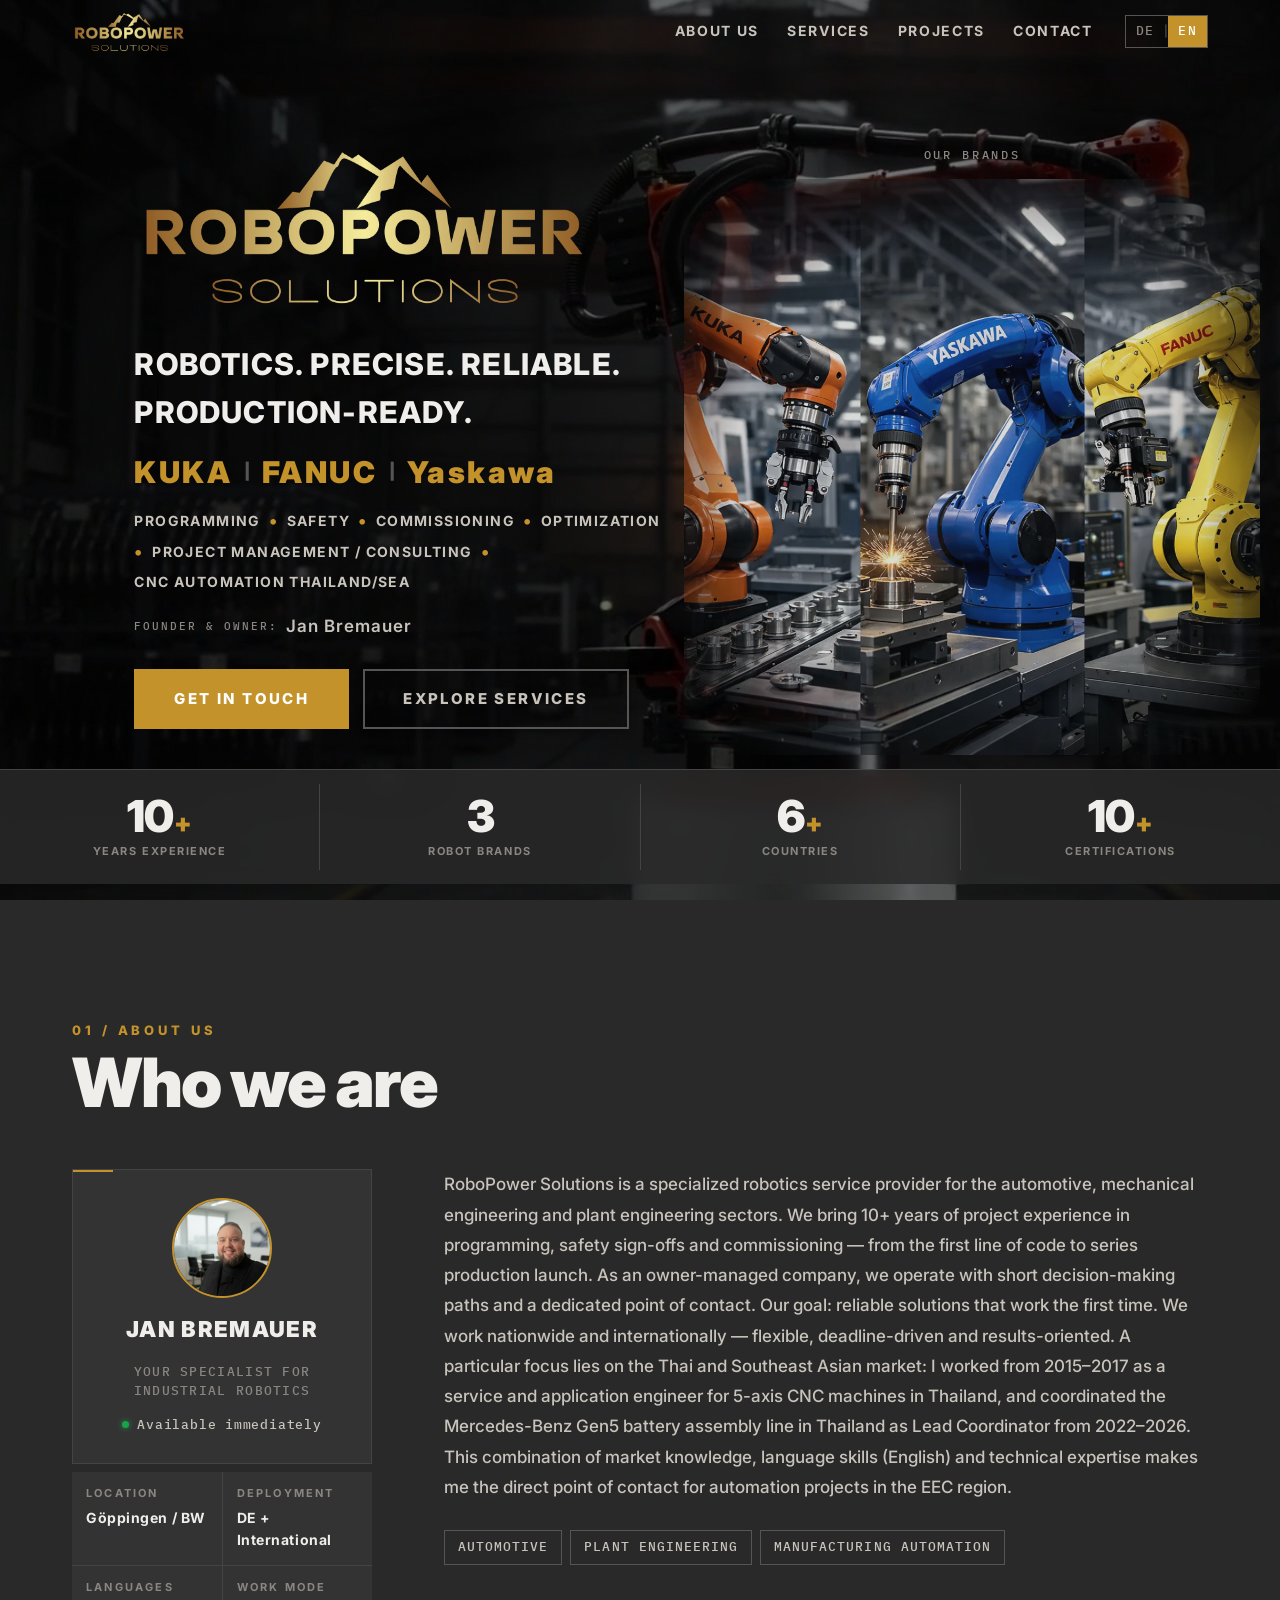
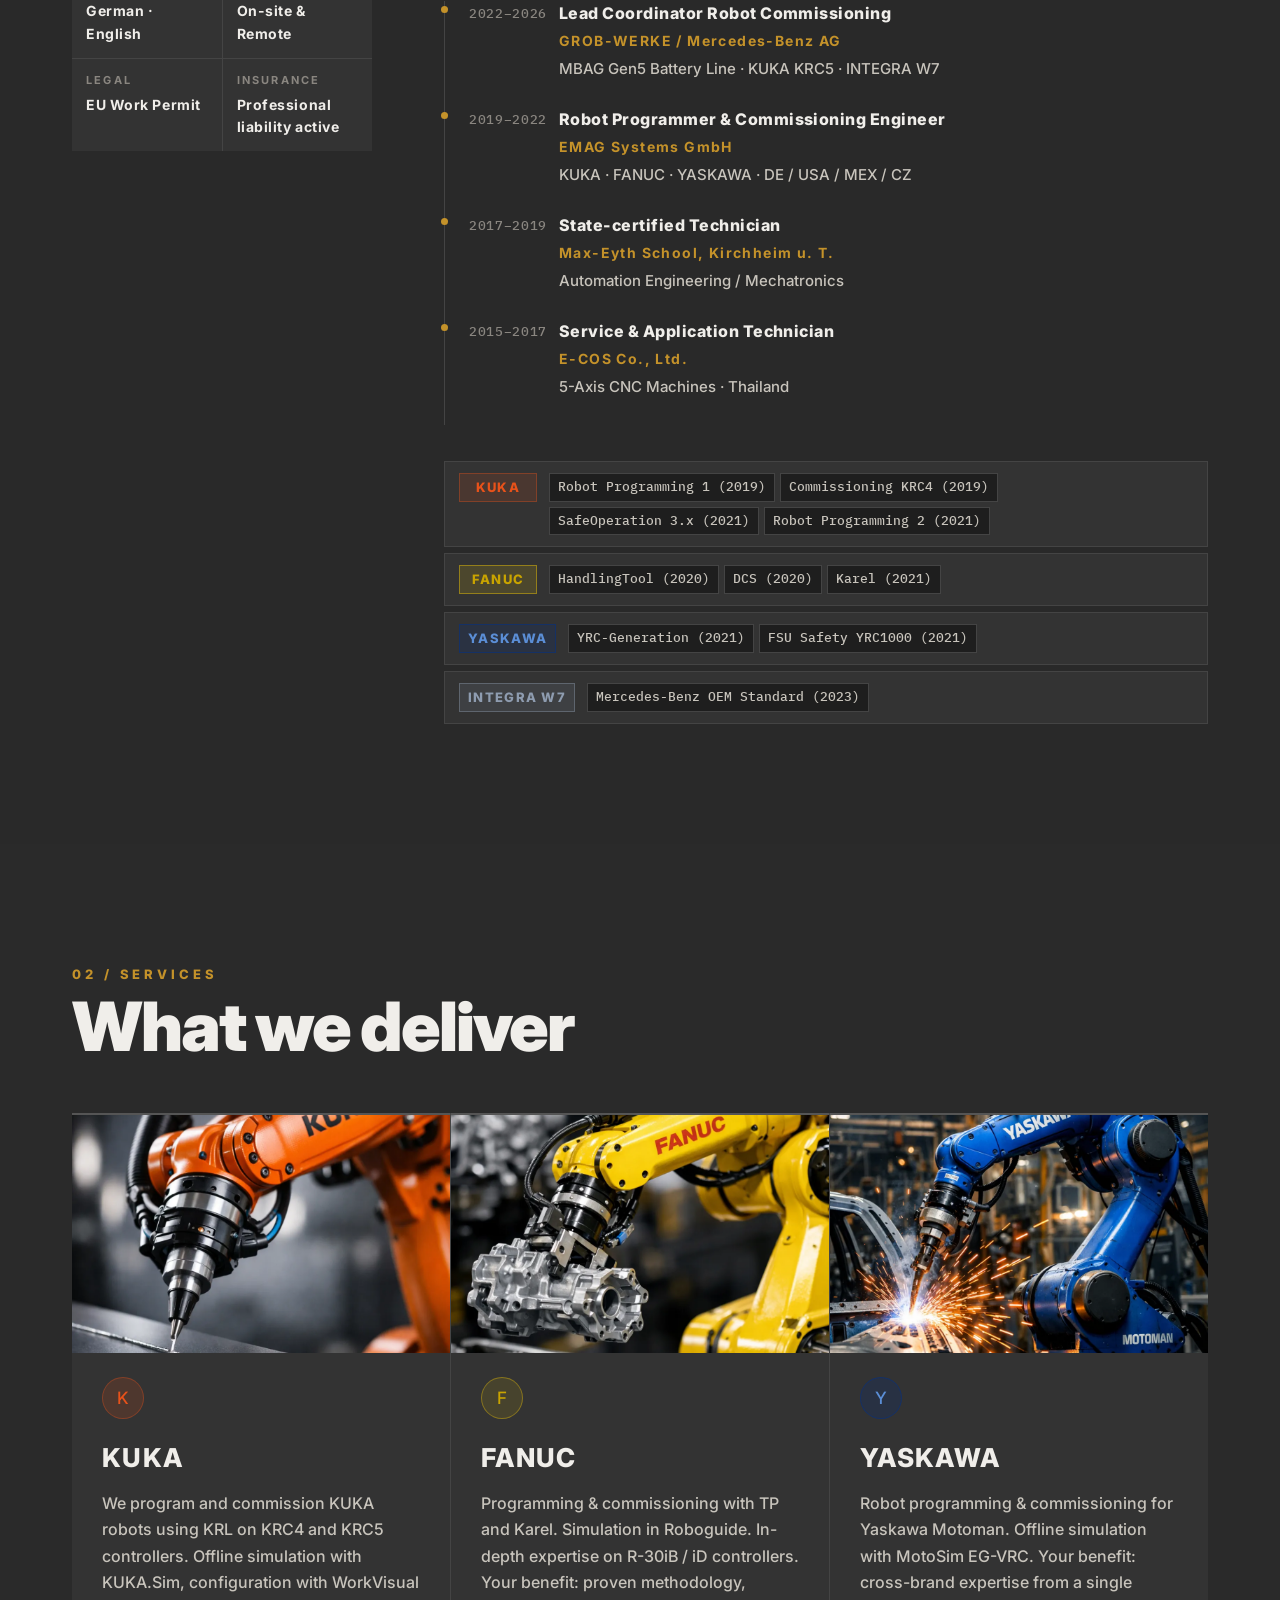
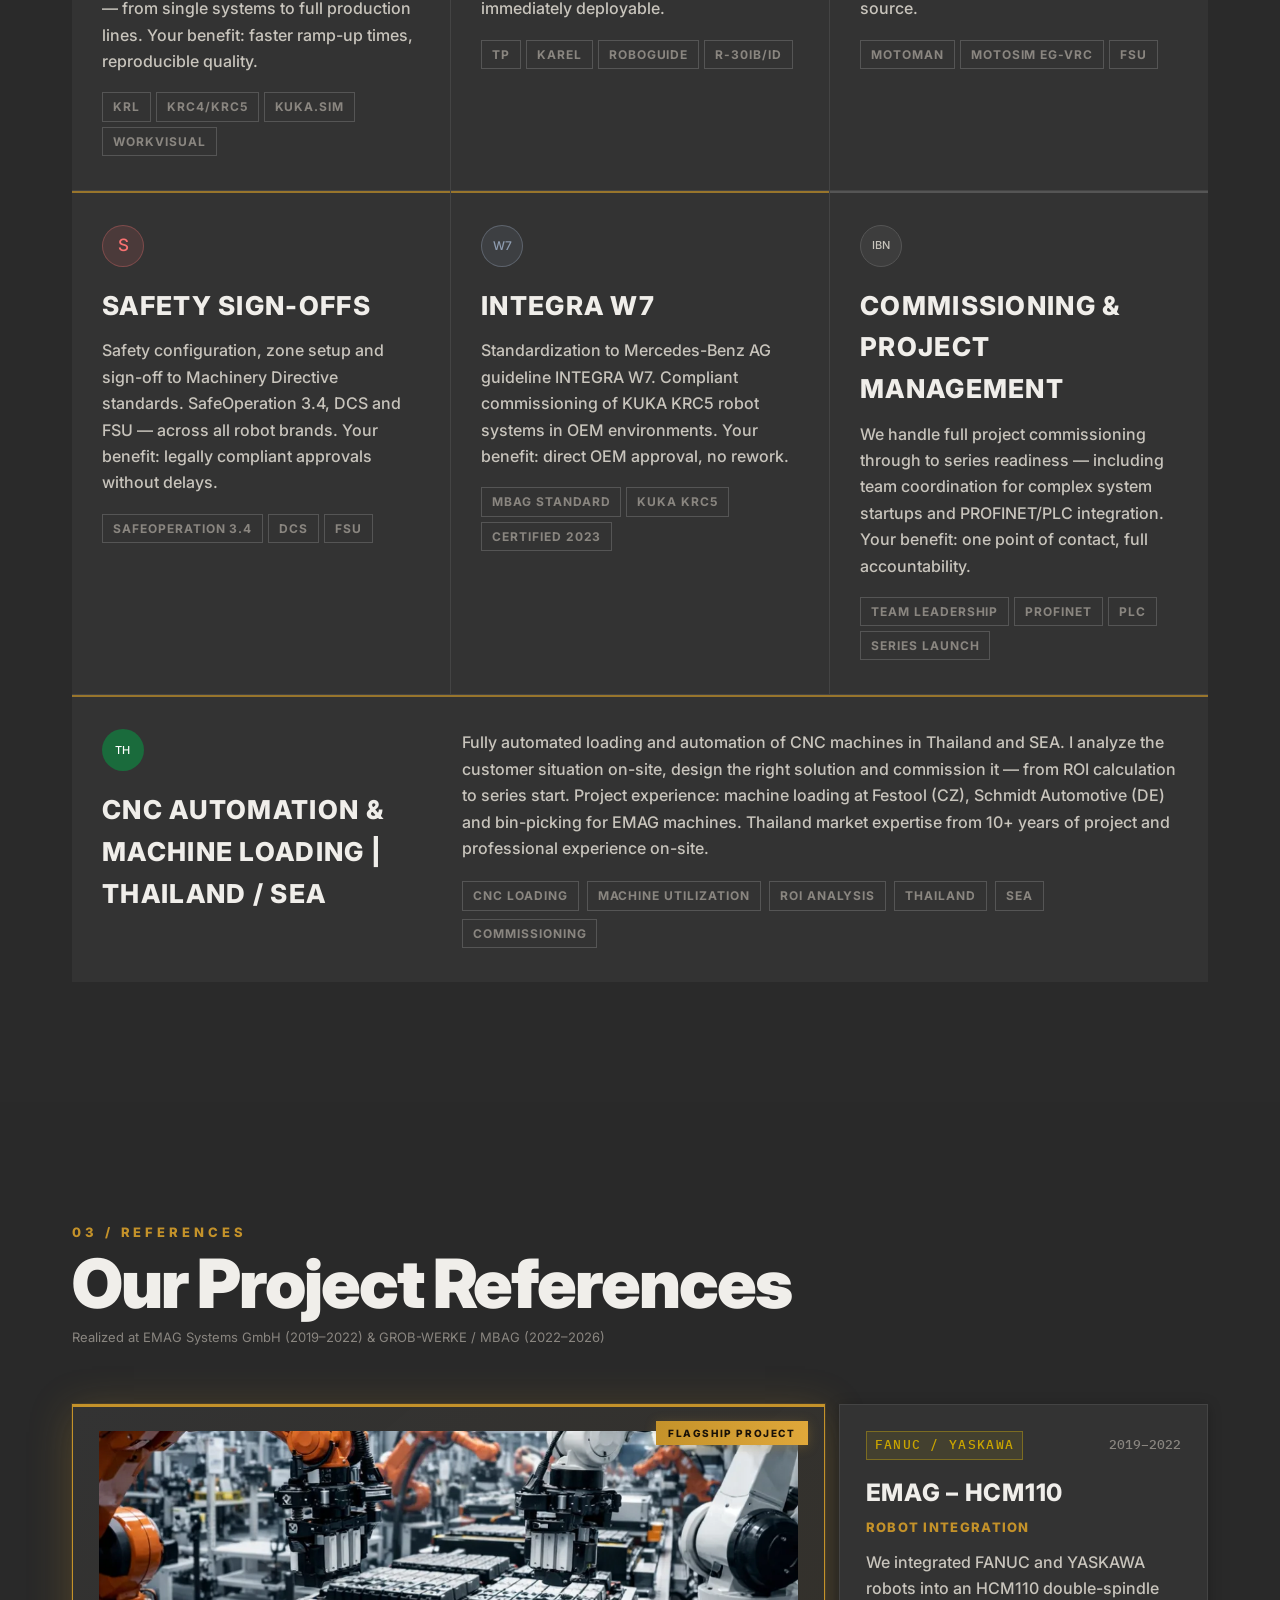
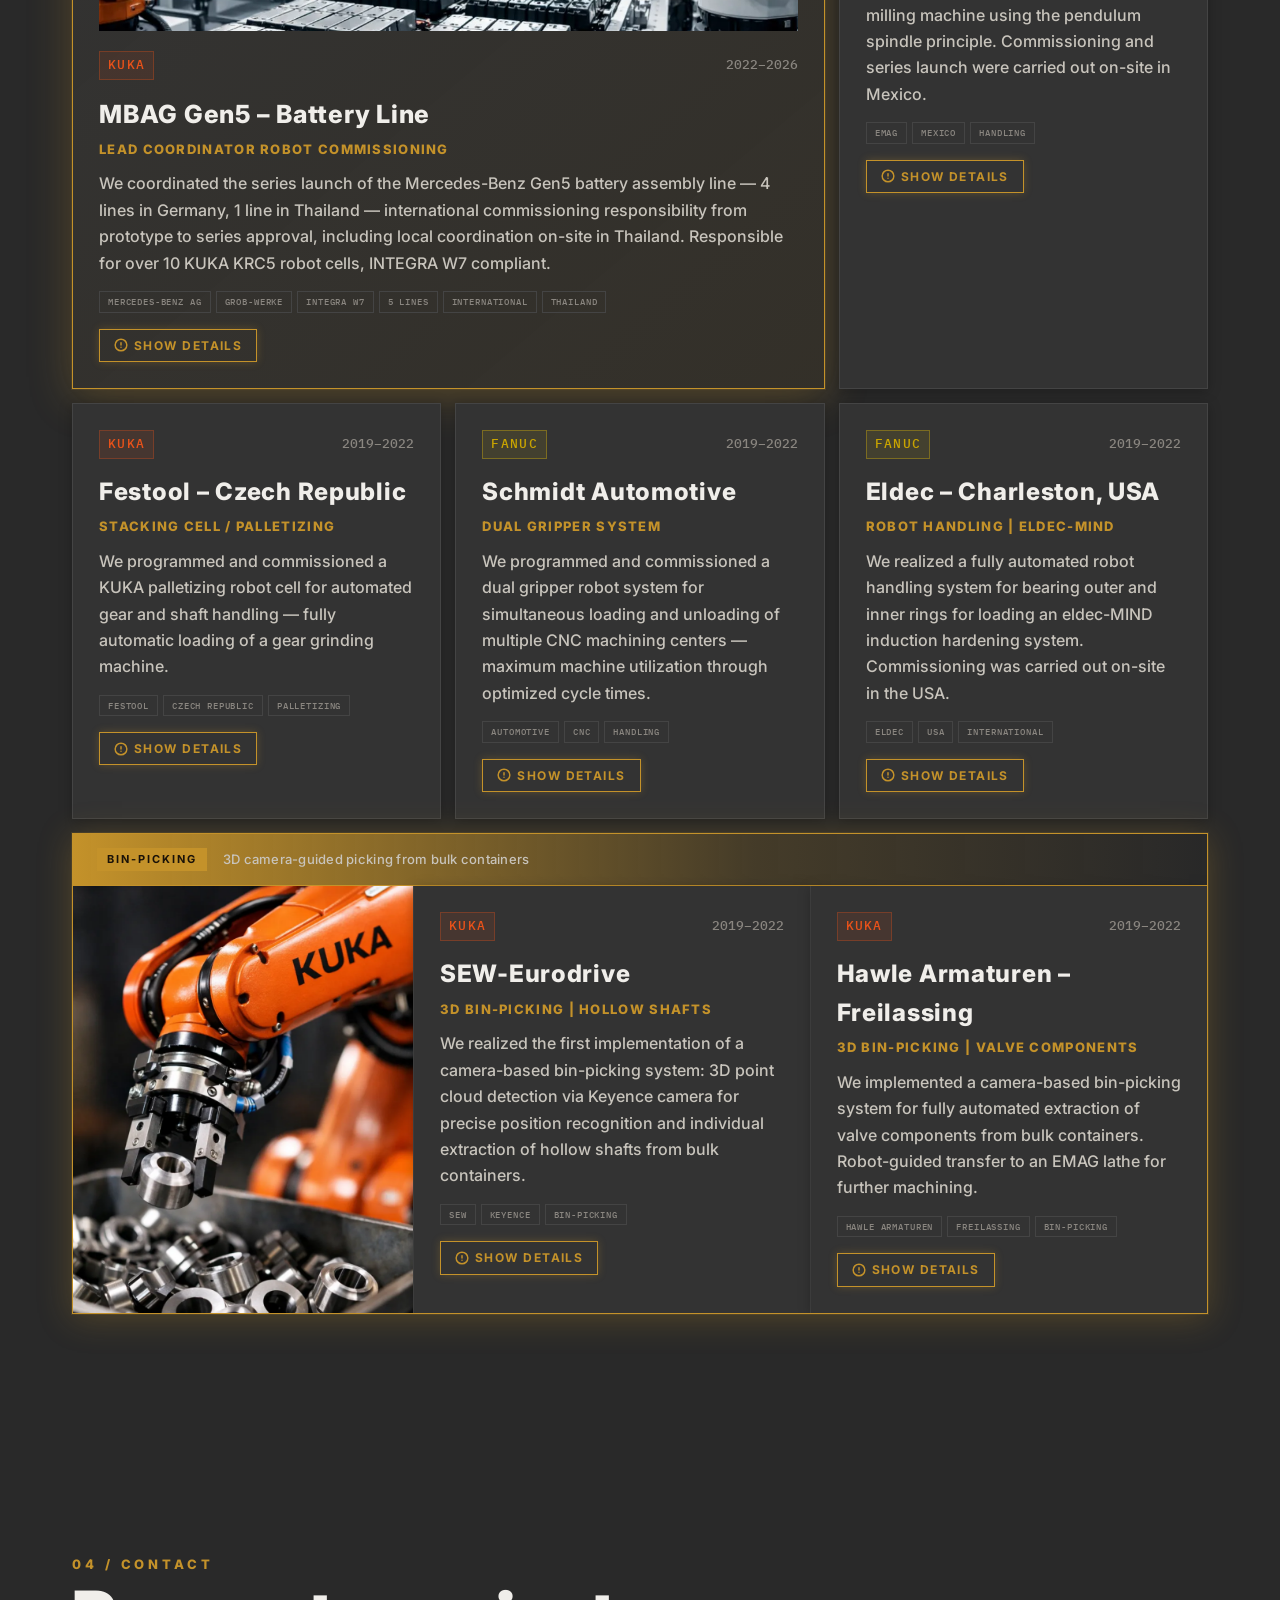
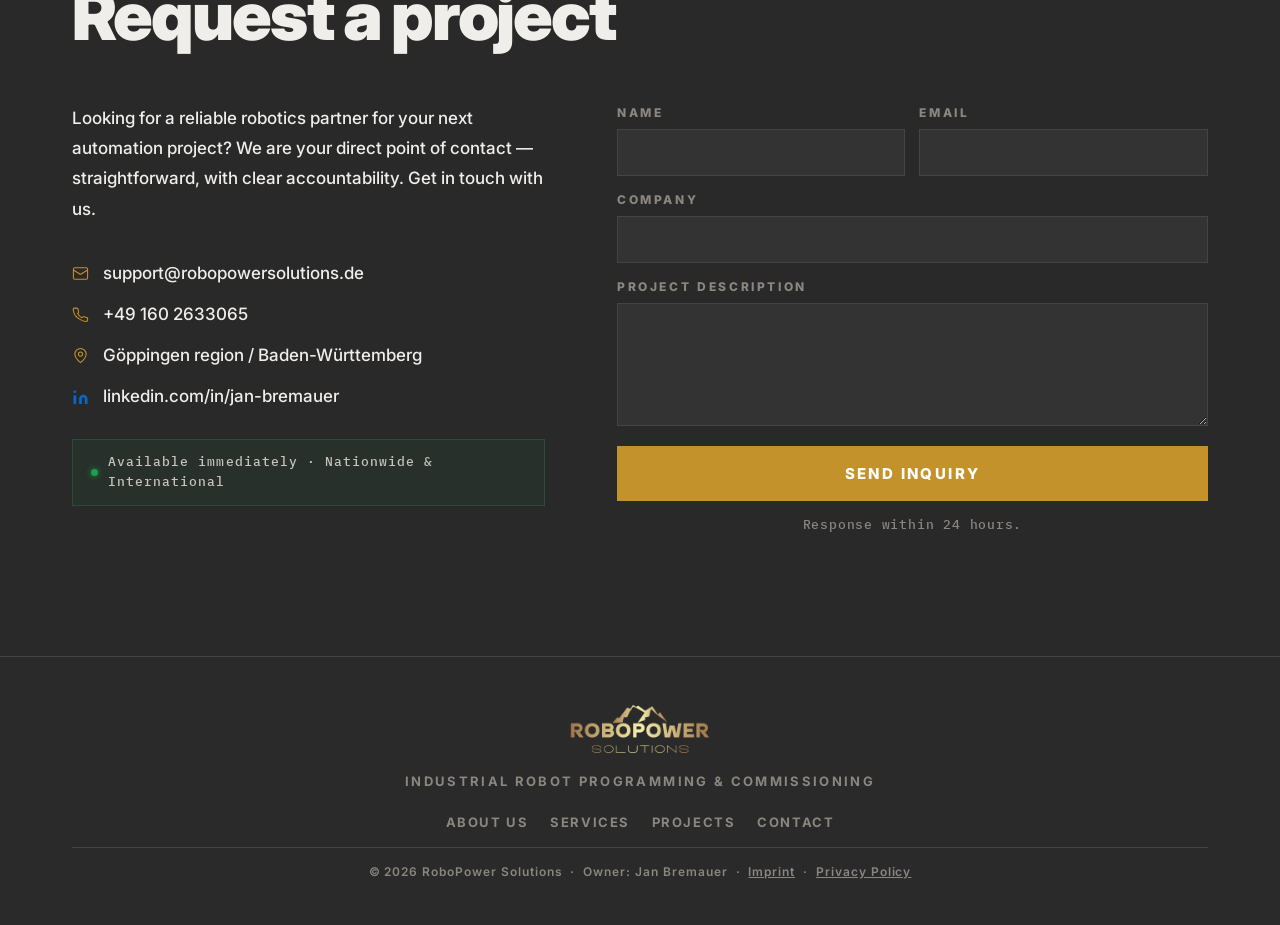
==== commit 1f33196d: "Strengthen mobile photo blend, add caption overlay More aggressive desaturation/darkening and a wide" ====
--- a/en/index.html
+++ b/en/index.html
@@ -161,6 +161,7 @@
   <!-- Mobile bird's eye image (hidden on desktop via CSS) -->
   <div class="hero-mobile-img">
     <img src="../Infos/my-project-page-1 (6).webp" alt="Robotics bird's-eye view" width="1080" height="1080" fetchpriority="high">
+    <div class="hero-mobile-img-caption" data-i18n="hero.brandsCaption">Our Brands</div>
   </div>
 
   <!-- Robot image (right, absolute) -->
--- a/style.css
+++ b/style.css
@@ -320,6 +320,9 @@
 .hero-robot-img{
   width:100%;height:auto;max-height:100%;
   object-fit:contain;object-position:center center;display:block;
+  filter:saturate(.8) brightness(.88) contrast(.96);
+  -webkit-mask-image:radial-gradient(ellipse at center,black 58%,transparent 92%);
+  mask-image:radial-gradient(ellipse at center,black 58%,transparent 92%);
 }
 .hero-img-overlay{
   display:none;
@@ -1281,6 +1284,13 @@
 
 @media(max-width:768px){
   :root{--gap:80px}
+
+  /* Narrow viewport crops the 16:9 video much tighter than desktop. Shrinking the
+     video layer to a shorter top band (instead of the full section height) makes
+     cover's height-driven crop far less extreme -- still full-bleed, no floating
+     letterboxed video, just noticeably less zoomed in. */
+  .hero-video-bg{top:235px;bottom:auto;height:60%}
+  .hero-video,.hero-video-fallback{object-fit:cover;object-position:55% 30%}
 
   .nav-mobile-actions{display:flex;align-items:center;gap:2px;height:100%;align-self:stretch}
   .nav-flag-switcher{display:flex;align-items:center;gap:2px}
@@ -1307,7 +1317,7 @@
   .nav-links.open{transform:translateY(0)}
   .lang-switcher{margin-left:0;margin-top:10px}
 
-  #hero{flex-direction:column;min-height:auto}
+  #hero{flex-direction:column;min-height:auto;background:#000}
   .hero-content{margin:0;padding:32px 20px 32px;text-align:center}
   .hero-name{display:flex;justify-content:center}
   .hero-logo-img{width:clamp(200px,65vw,360px)}
@@ -1328,6 +1338,18 @@
     width:100%;height:100%;
     object-fit:cover;object-position:center 40%;
     display:block;
+    filter:saturate(.6) brightness(.7) contrast(.9);
+    -webkit-mask-image:linear-gradient(to bottom,transparent 0%,black 32%,black 68%,transparent 100%);
+    mask-image:linear-gradient(to bottom,transparent 0%,black 32%,black 68%,transparent 100%);
+  }
+  .hero-mobile-img-caption{
+    position:absolute;inset:0;
+    display:flex;align-items:center;justify-content:center;
+    font-family:var(--f-mono);font-size:12px;
+    letter-spacing:.24em;text-transform:uppercase;
+    color:var(--text);
+    text-shadow:0 2px 10px rgba(0,0,0,.9);
+    pointer-events:none;
   }
   .stat-item{padding:18px 16px}
   .stat-num{font-size:32px}
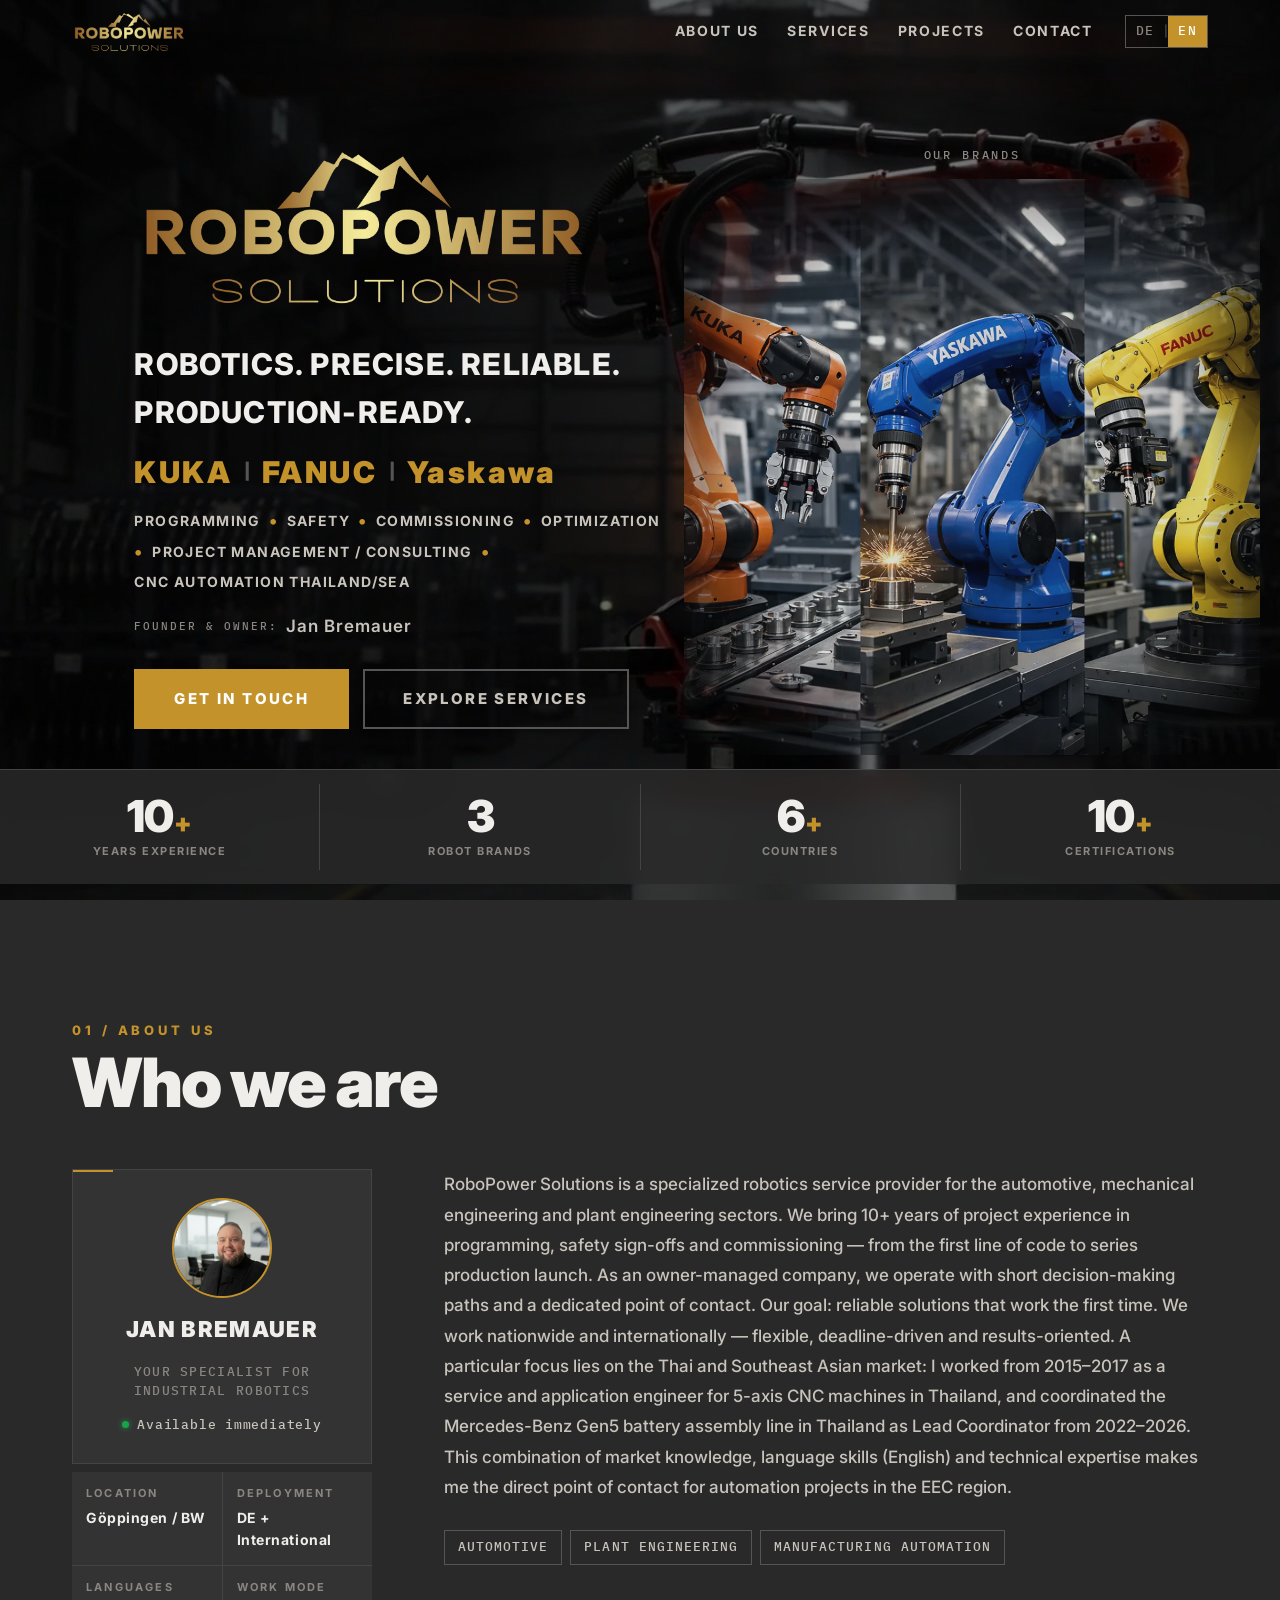
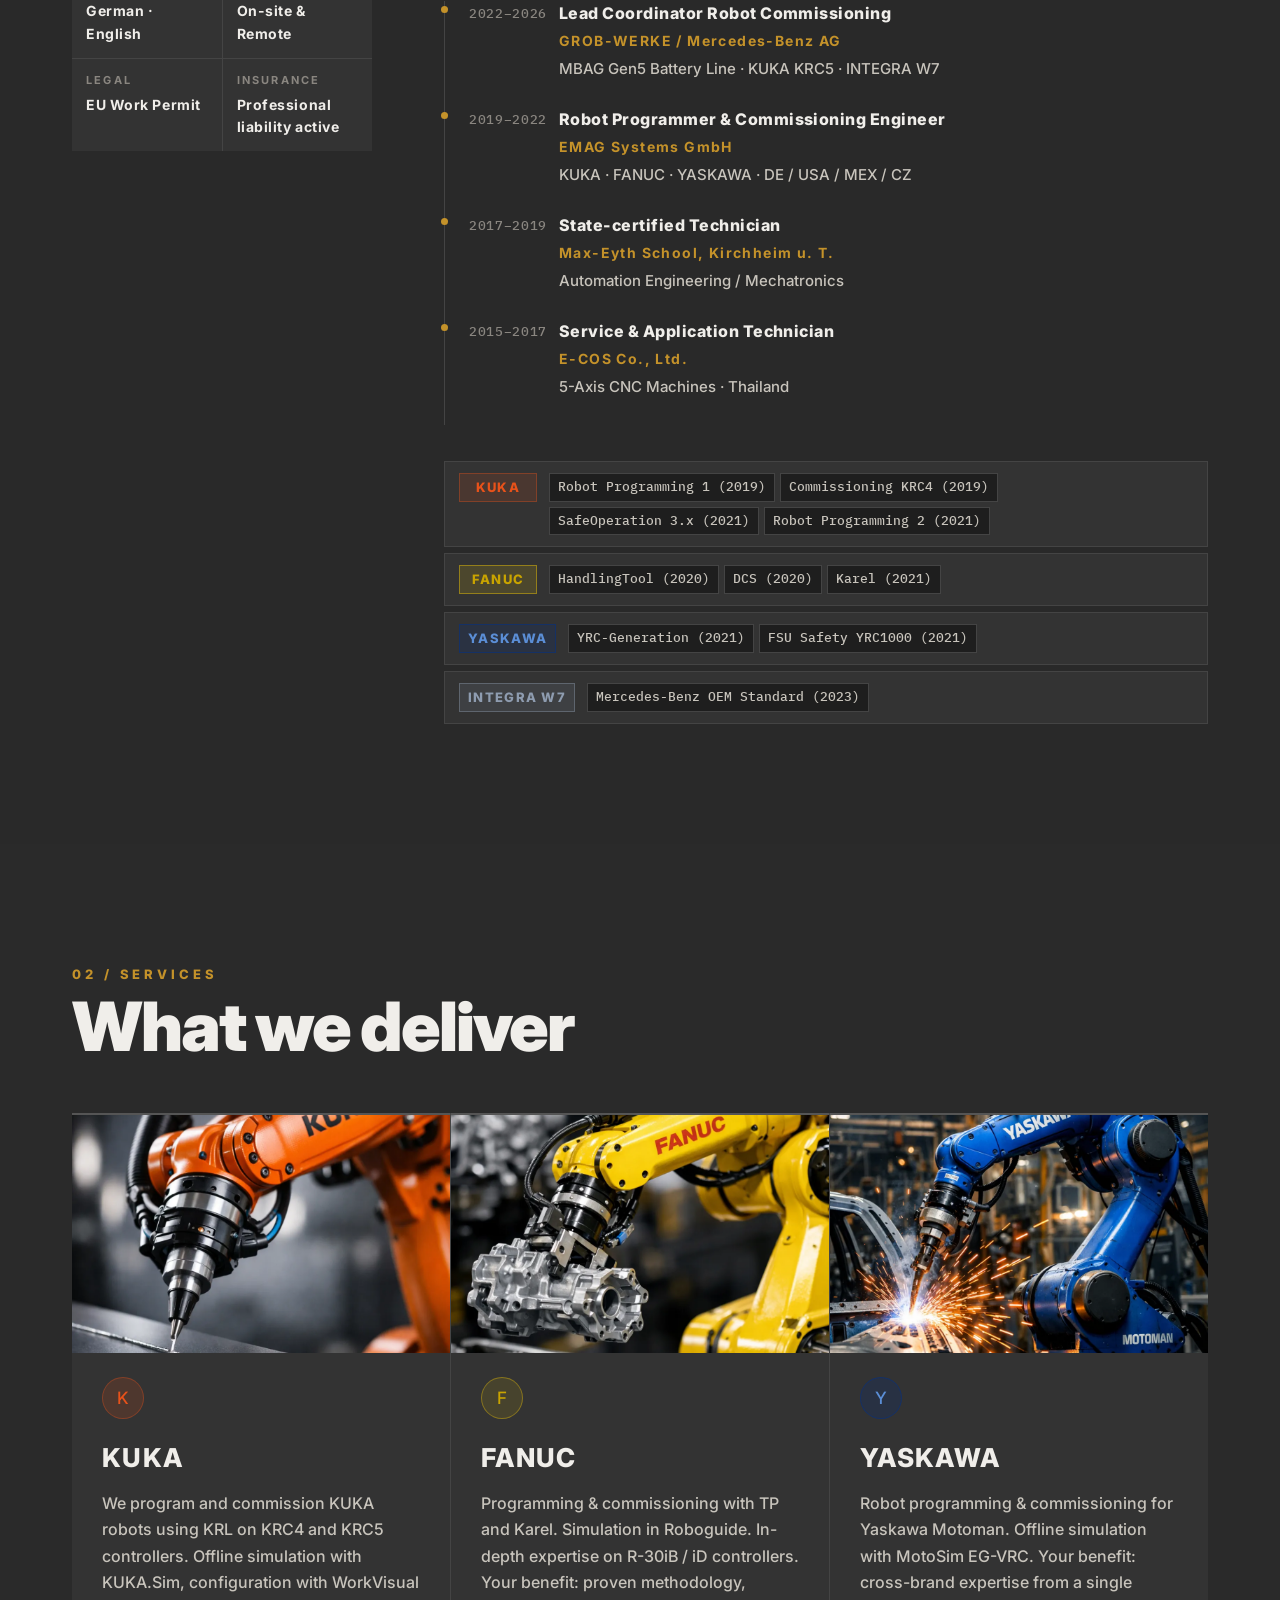
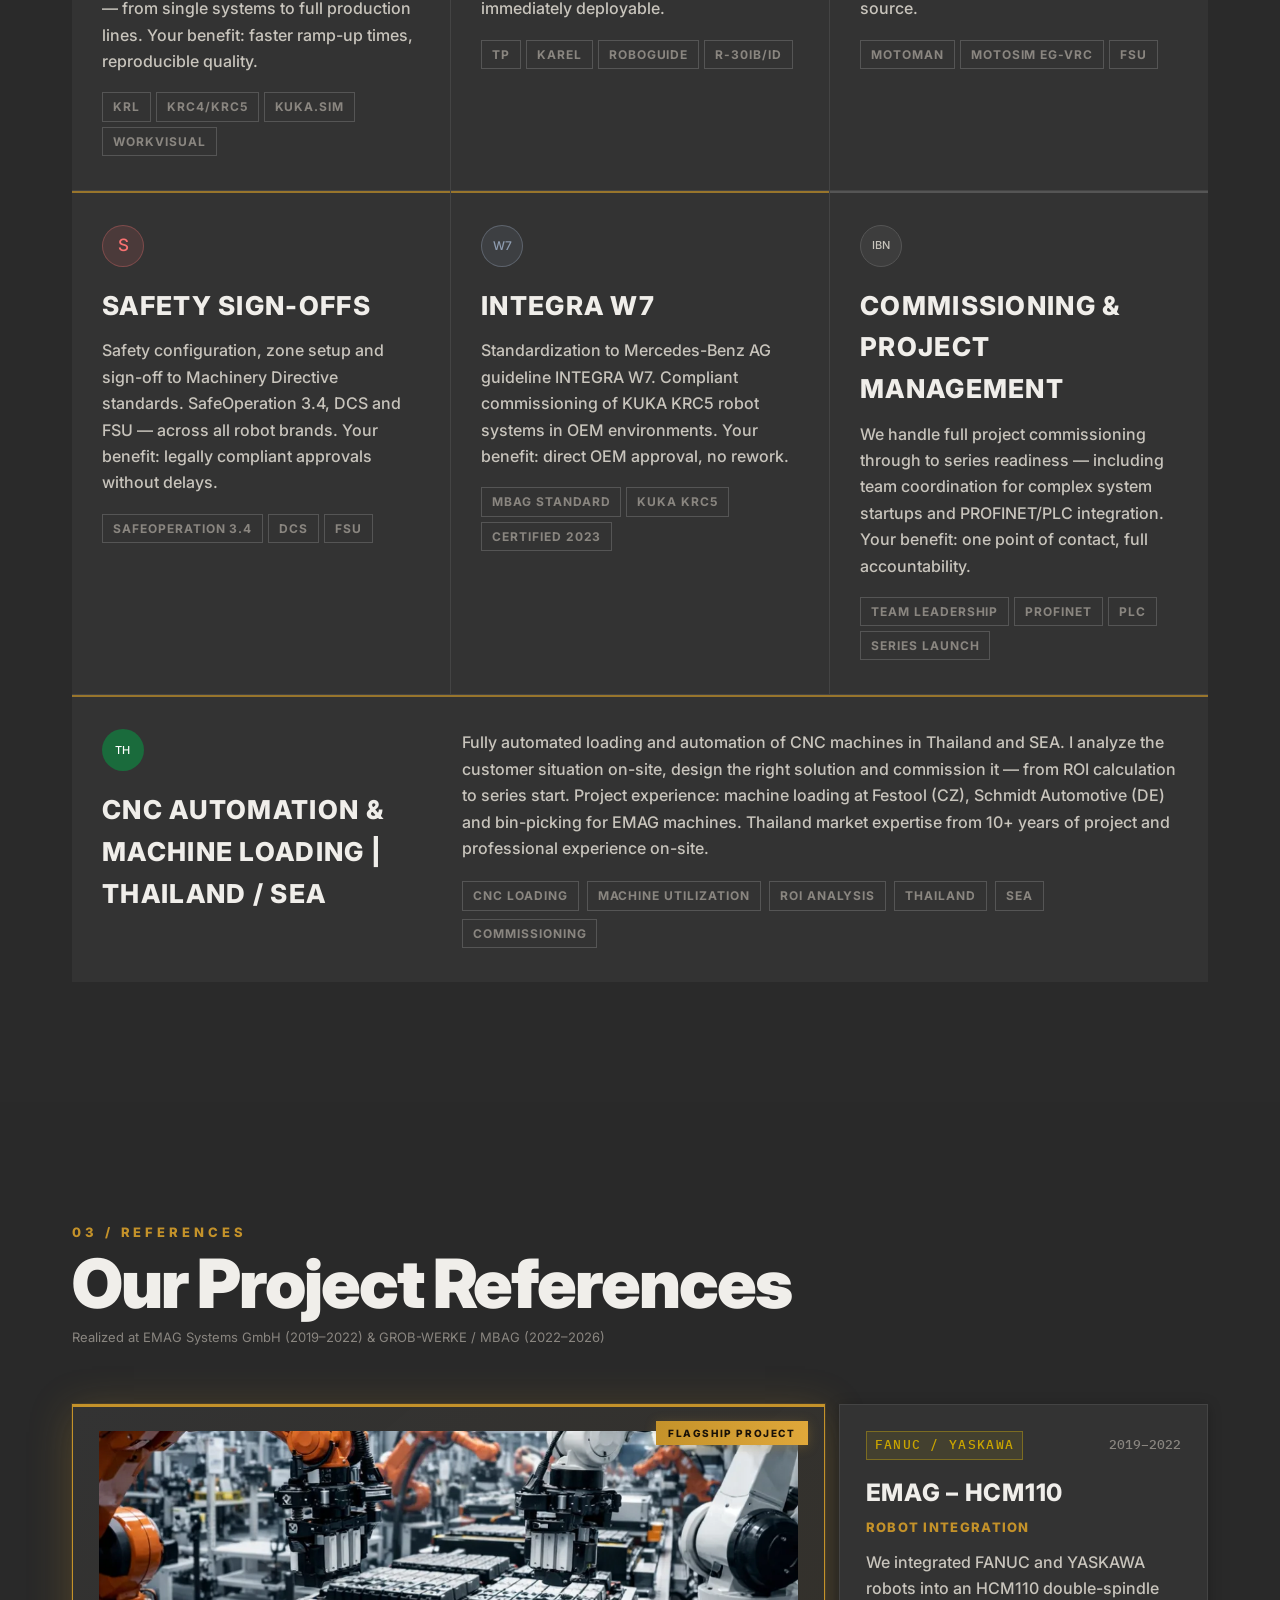
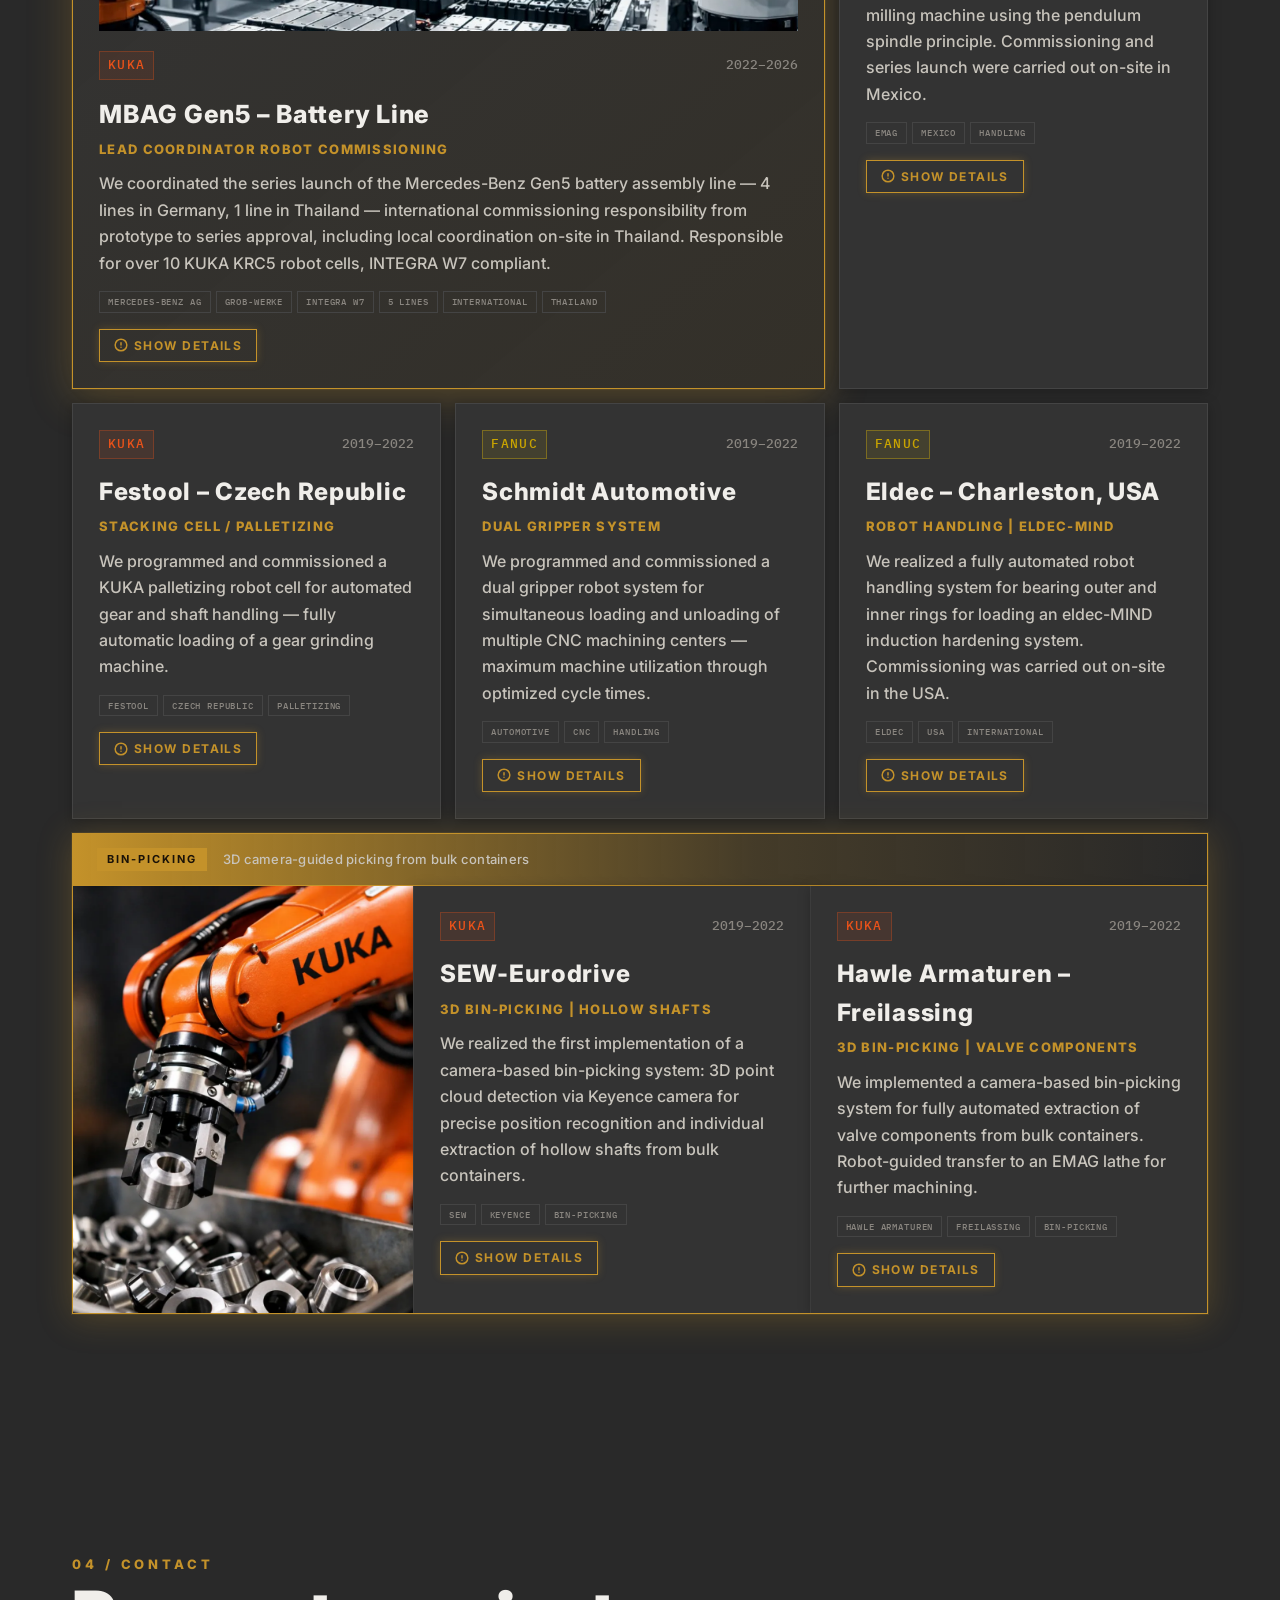
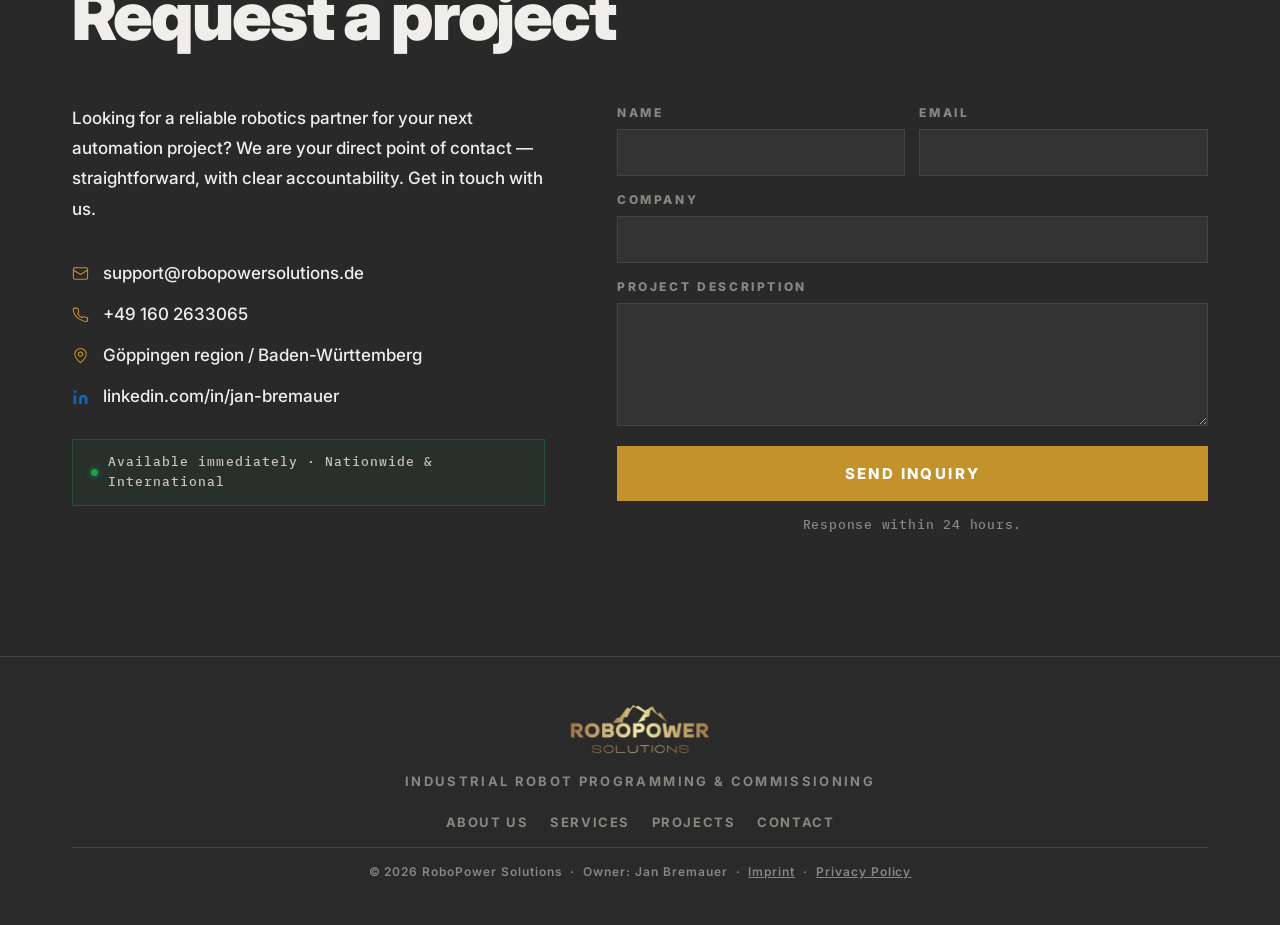
==== commit b29a9c8b: "Make the location contact item a Google Maps link Opens a Maps search for the service region on clic" ====
--- a/en/index.html
+++ b/en/index.html
@@ -114,13 +114,6 @@
      ═══════════════════════════════════════════════════════════ -->
 <section id="hero">
 
-  <!-- Background video -->
-  <div class="hero-video-bg">
-    <video class="hero-video" autoplay muted loop playsinline preload="metadata" poster="../videos/hero_poster.jpg" src="../videos/hero-loop.mp4"></video>
-    <img class="hero-video-fallback" src="../videos/hero_poster.jpg" alt="" width="1280" height="720" loading="lazy">
-    <div class="hero-video-overlay"></div>
-  </div>
-
   <!-- Content -->
   <div class="hero-content">
     <h1 class="hero-name">
@@ -158,10 +151,21 @@
     </div>
   </div>
 
+  <!-- Background video: absolute full-bleed on desktop, becomes an in-flow
+       block on mobile (see mobile media query) so it sits precisely between
+       the buttons above and the caption below, no guessed offsets needed -->
+  <div class="hero-video-bg">
+    <video class="hero-video" autoplay muted loop playsinline preload="metadata" poster="../videos/hero_poster.jpg" src="../videos/hero-loop.mp4"></video>
+    <img class="hero-video-fallback" src="../videos/hero_poster.jpg" alt="" width="1280" height="720" loading="lazy">
+    <div class="hero-video-overlay"></div>
+  </div>
+
+  <!-- Caption between video and mobile photo (mobile only) -->
+  <div class="hero-mobile-caption" data-i18n="hero.brandsCaption">Our Brands</div>
+
   <!-- Mobile bird's eye image (hidden on desktop via CSS) -->
   <div class="hero-mobile-img">
     <img src="../Infos/my-project-page-1 (6).webp" alt="Robotics bird's-eye view" width="1080" height="1080" fetchpriority="high">
-    <div class="hero-mobile-img-caption" data-i18n="hero.brandsCaption">Our Brands</div>
   </div>
 
   <!-- Robot image (right, absolute) -->
@@ -557,12 +561,12 @@
             </svg>
             <span>+49 160 2633065</span>
           </a>
-          <div class="contact-item">
+          <a href="https://www.google.com/maps/search/?api=1&query=G%C3%B6ppingen%2C+Baden-W%C3%BCrttemberg" target="_blank" rel="noopener" class="contact-item">
             <svg viewBox="0 0 24 24" fill="none" stroke="currentColor" stroke-width="1.5" stroke-linecap="round" stroke-linejoin="round">
               <path d="M20 10c0 6-8 12-8 12s-8-6-8-12a8 8 0 0 1 16 0Z"/><circle cx="12" cy="10" r="3"/>
             </svg>
             <span data-i18n="contact.location">Göppingen region / Baden-Württemberg</span>
-          </div>
+          </a>
           <a href="https://www.linkedin.com/in/jan-bremauer" target="_blank" rel="noopener" class="contact-item contact-item--linkedin">
             <svg viewBox="0 0 24 24" fill="currentColor" width="20" height="20"><path d="M16 8a6 6 0 0 1 6 6v7h-4v-7a2 2 0 0 0-2-2 2 2 0 0 0-2 2v7h-4v-7a6 6 0 0 1 6-6z"/><rect x="2" y="9" width="4" height="12"/><circle cx="4" cy="4" r="2"/></svg>
             <span>linkedin.com/in/jan-bremauer</span>
--- a/style.css
+++ b/style.css
@@ -301,6 +301,7 @@
 
 /* Mobile bird's eye image — hidden on desktop */
 .hero-mobile-img{display:none}
+.hero-mobile-caption{display:none}
 
 /* Robot image — absolute right */
 .hero-visual{
@@ -1285,12 +1286,16 @@
 @media(max-width:768px){
   :root{--gap:80px}
 
-  /* Narrow viewport crops the 16:9 video much tighter than desktop. Shrinking the
-     video layer to a shorter top band (instead of the full section height) makes
-     cover's height-driven crop far less extreme -- still full-bleed, no floating
-     letterboxed video, just noticeably less zoomed in. */
-  .hero-video-bg{top:235px;bottom:auto;height:60%}
-  .hero-video,.hero-video-fallback{object-fit:cover;object-position:55% 30%}
+  /* On mobile the video becomes a normal in-flow block instead of an absolute
+     full-bleed layer, so it sits exactly between the buttons and the caption
+     below it -- no guessed pixel offsets, it just follows the DOM order. */
+  .hero-video-bg{
+    position:relative;inset:auto;
+    width:100%;height:220px;
+    flex-shrink:0;
+    z-index:1;
+  }
+  .hero-video,.hero-video-fallback{object-fit:cover;object-position:55% center}
 
   .nav-mobile-actions{display:flex;align-items:center;gap:2px;height:100%;align-self:stretch}
   .nav-flag-switcher{display:flex;align-items:center;gap:2px}
@@ -1342,14 +1347,17 @@
     -webkit-mask-image:linear-gradient(to bottom,transparent 0%,black 32%,black 68%,transparent 100%);
     mask-image:linear-gradient(to bottom,transparent 0%,black 32%,black 68%,transparent 100%);
   }
-  .hero-mobile-img-caption{
-    position:absolute;inset:0;
-    display:flex;align-items:center;justify-content:center;
+  .hero-mobile-caption{
+    display:block;
+    position:relative;z-index:1;
+    text-align:center;
+    padding:16px 20px;
+    margin-left:-20px;margin-right:-20px;
+    flex-shrink:0;
+    background:#000;
     font-family:var(--f-mono);font-size:12px;
     letter-spacing:.24em;text-transform:uppercase;
     color:var(--text);
-    text-shadow:0 2px 10px rgba(0,0,0,.9);
-    pointer-events:none;
   }
   .stat-item{padding:18px 16px}
   .stat-num{font-size:32px}
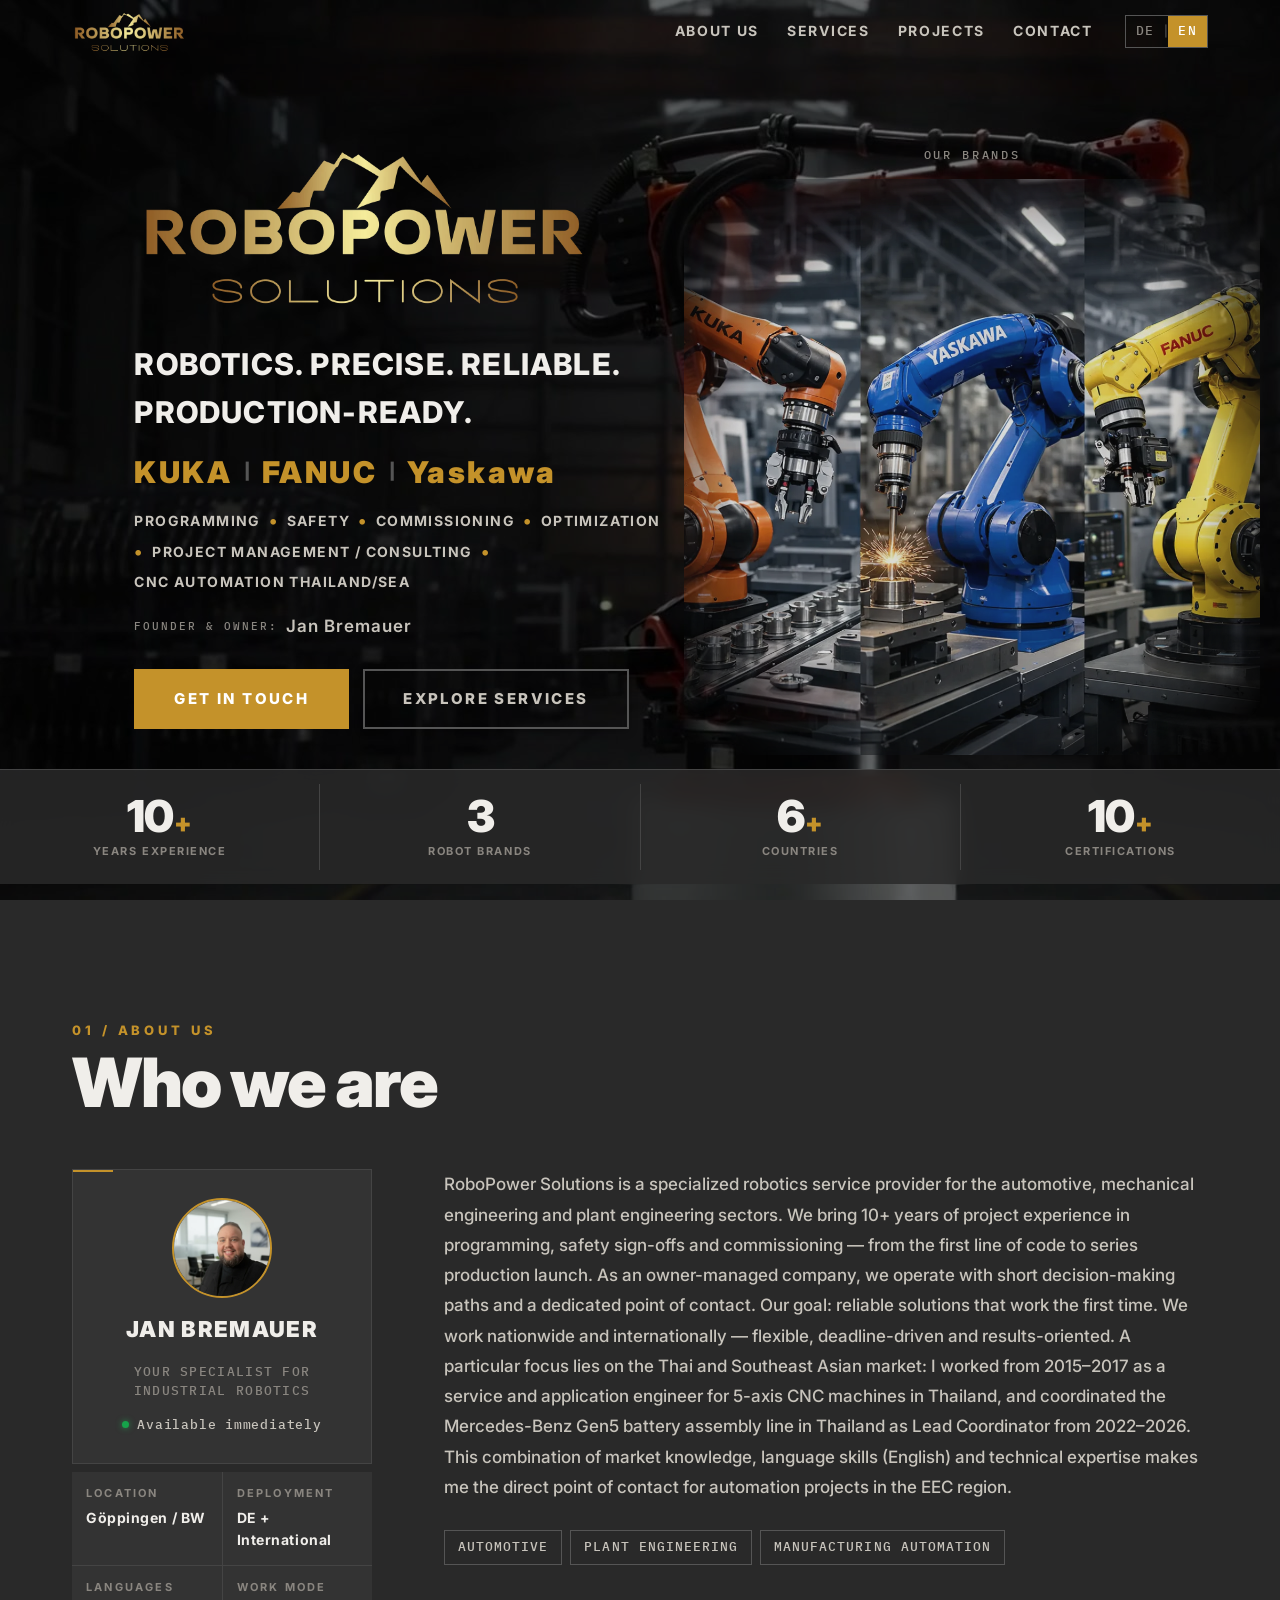
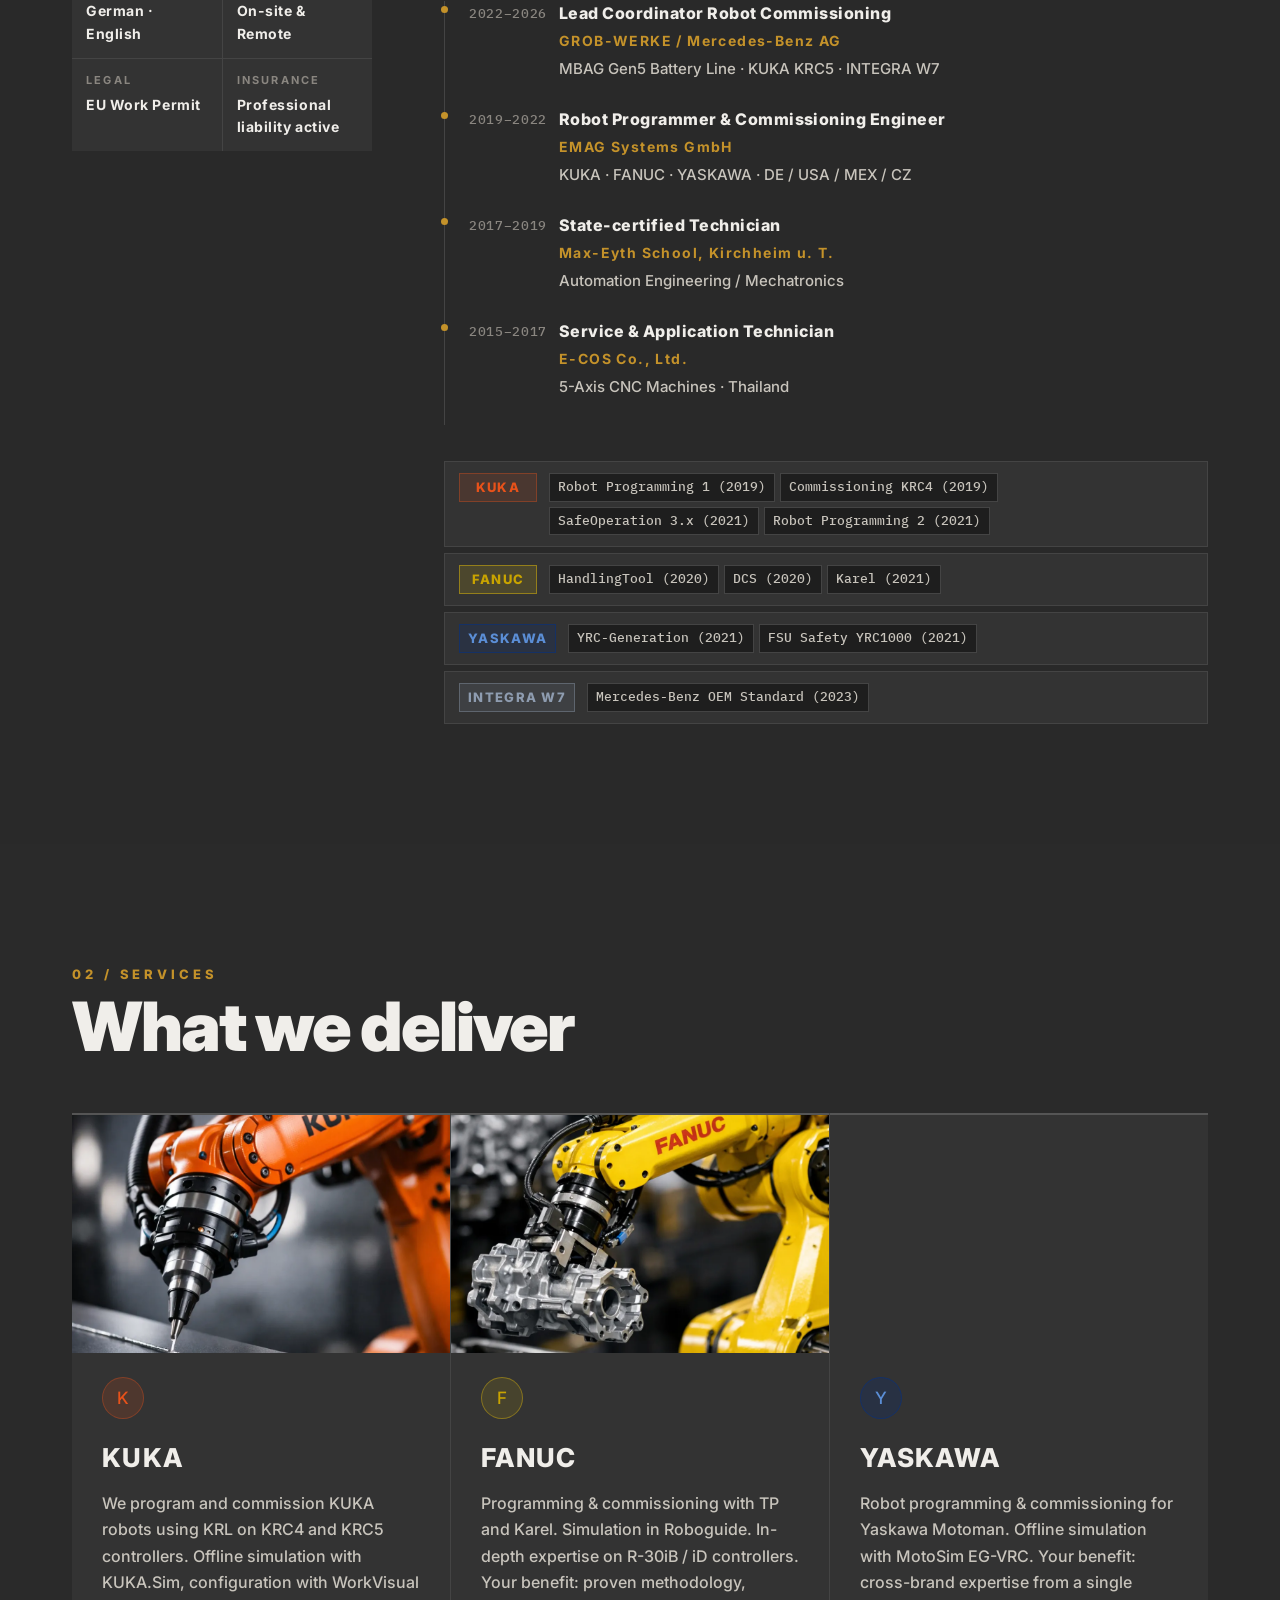
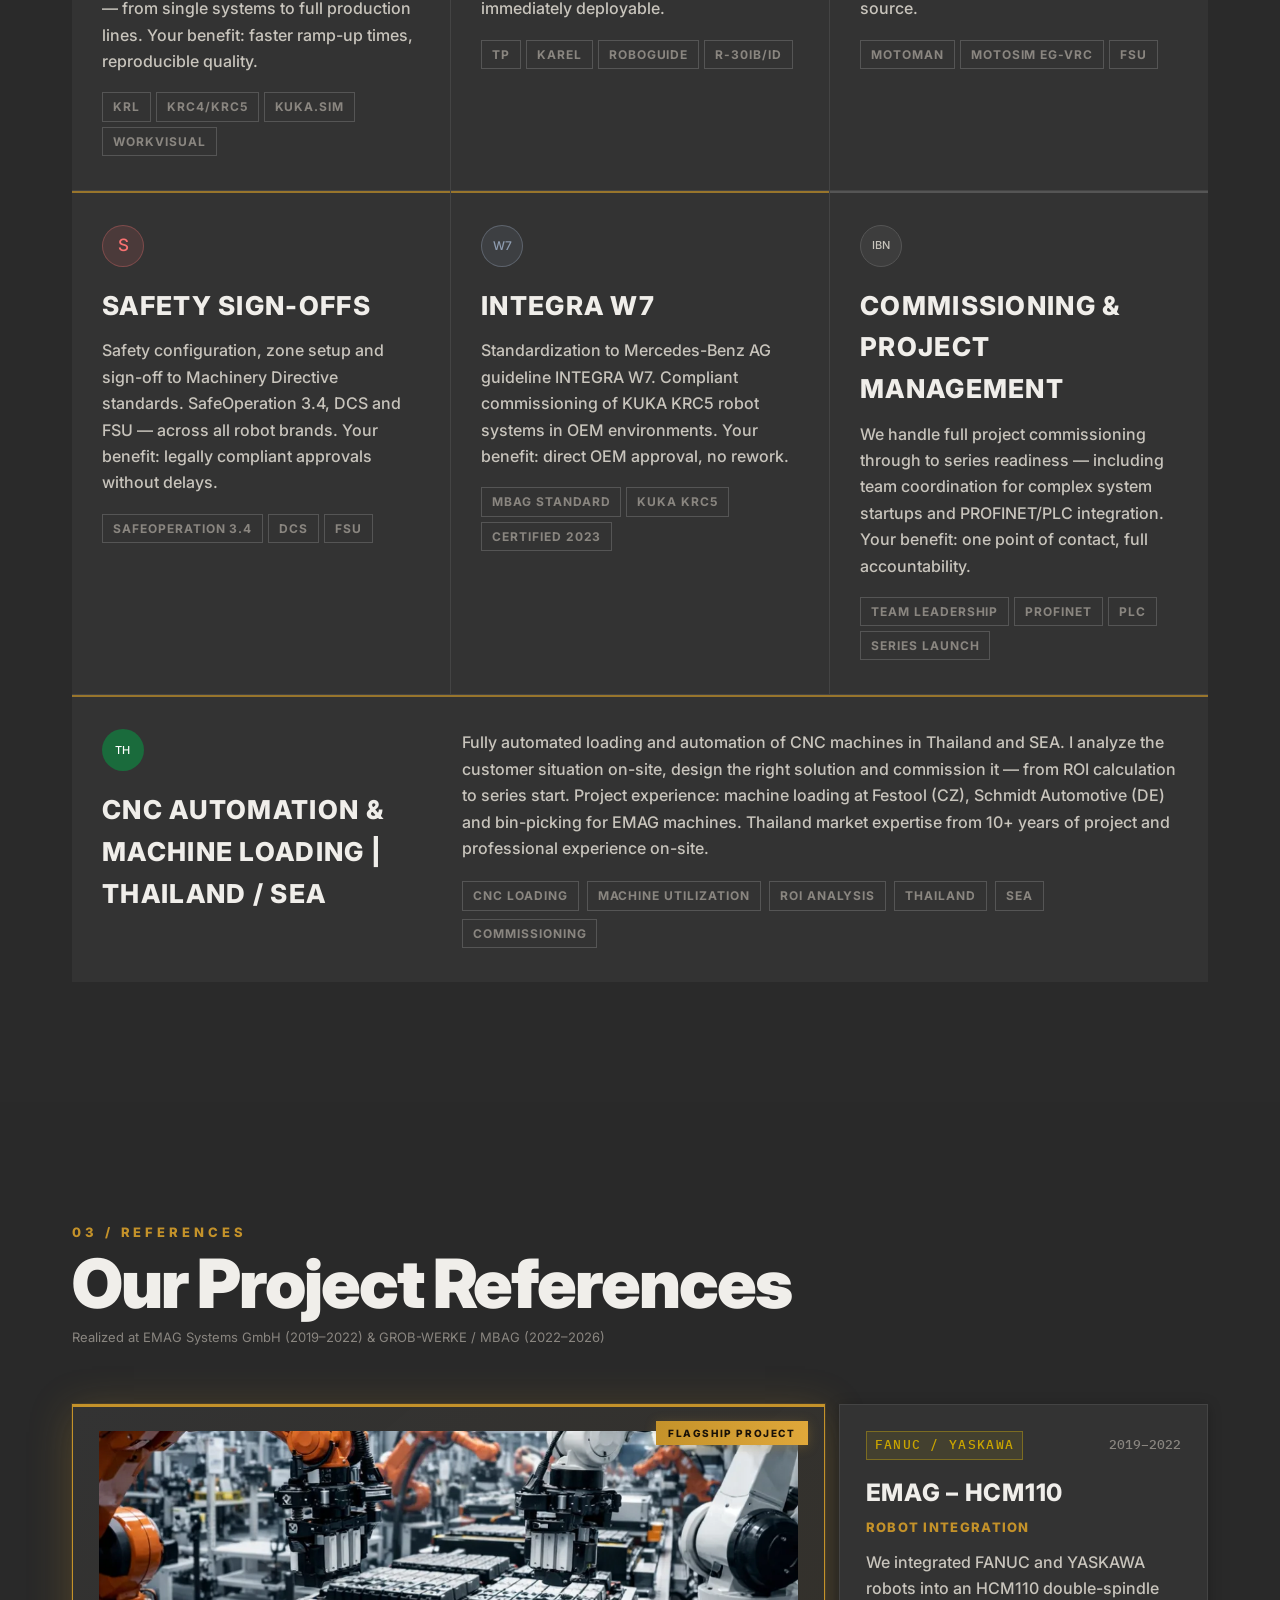
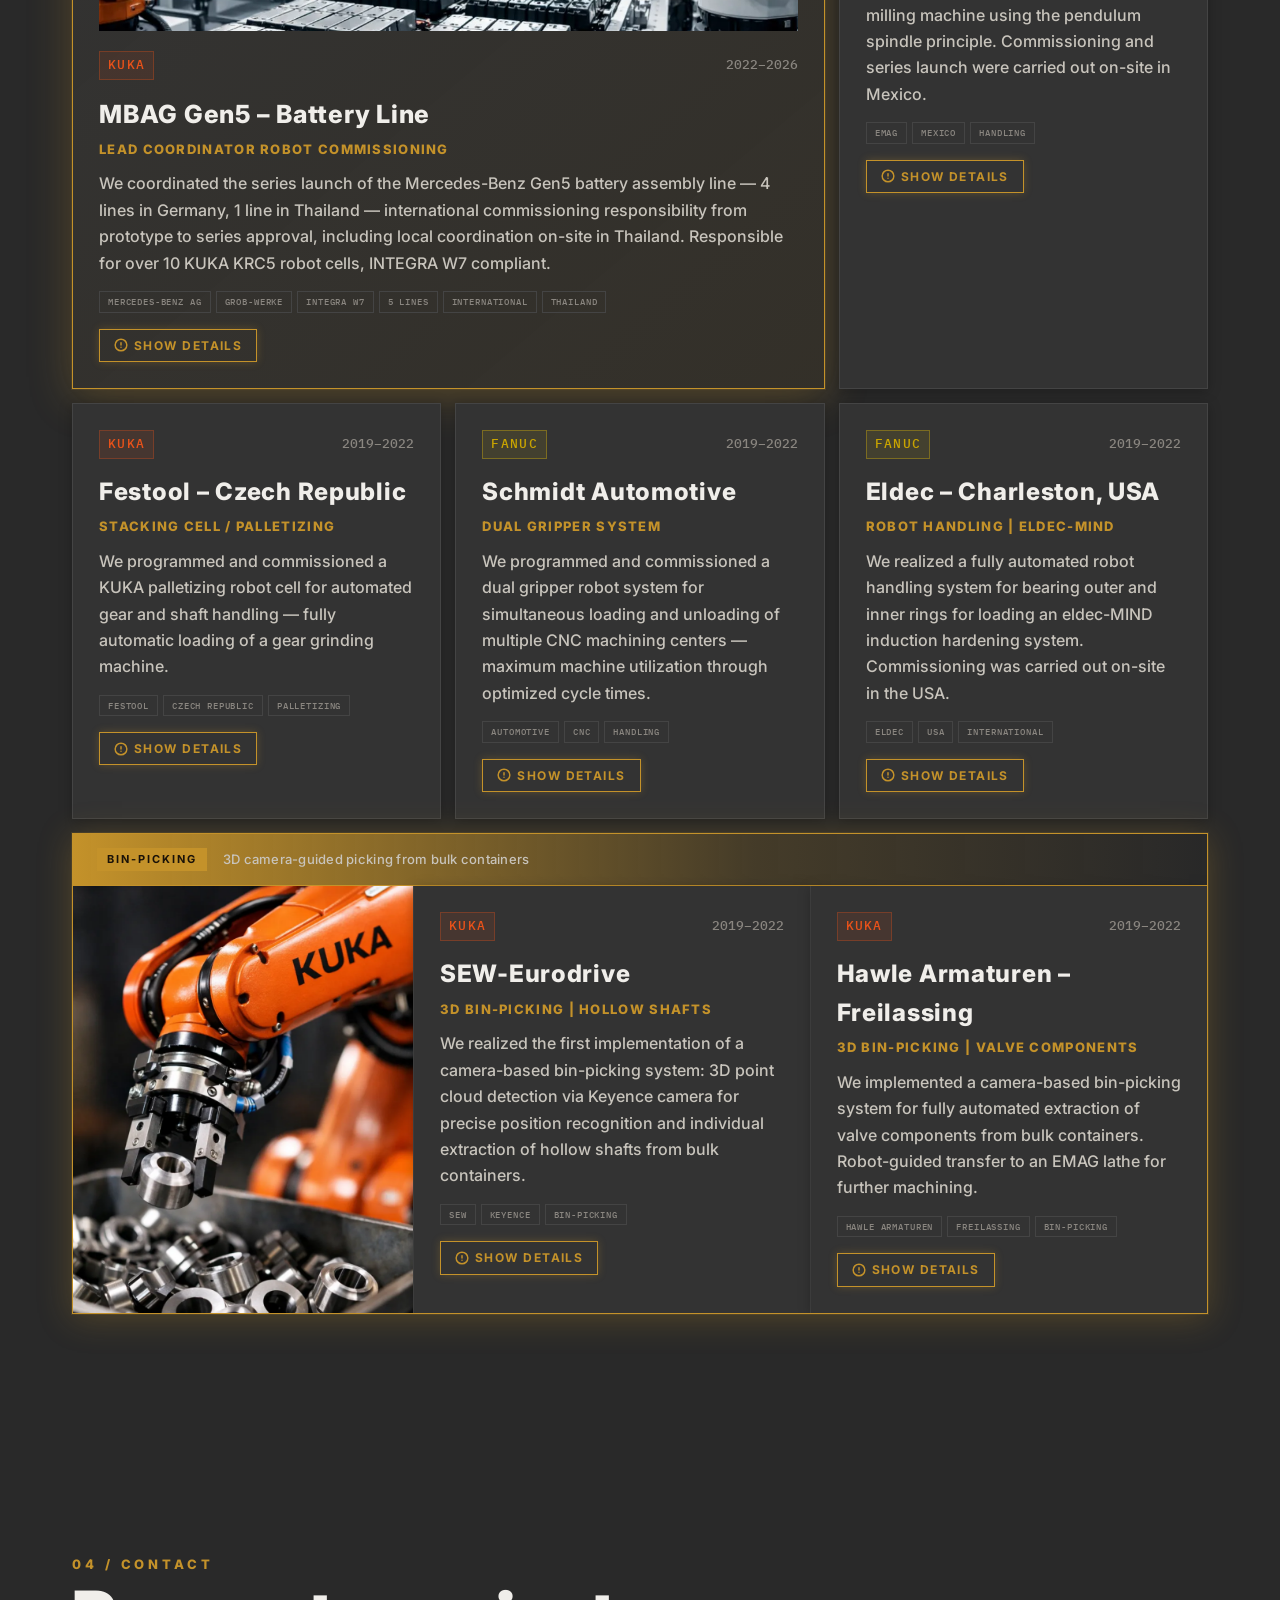
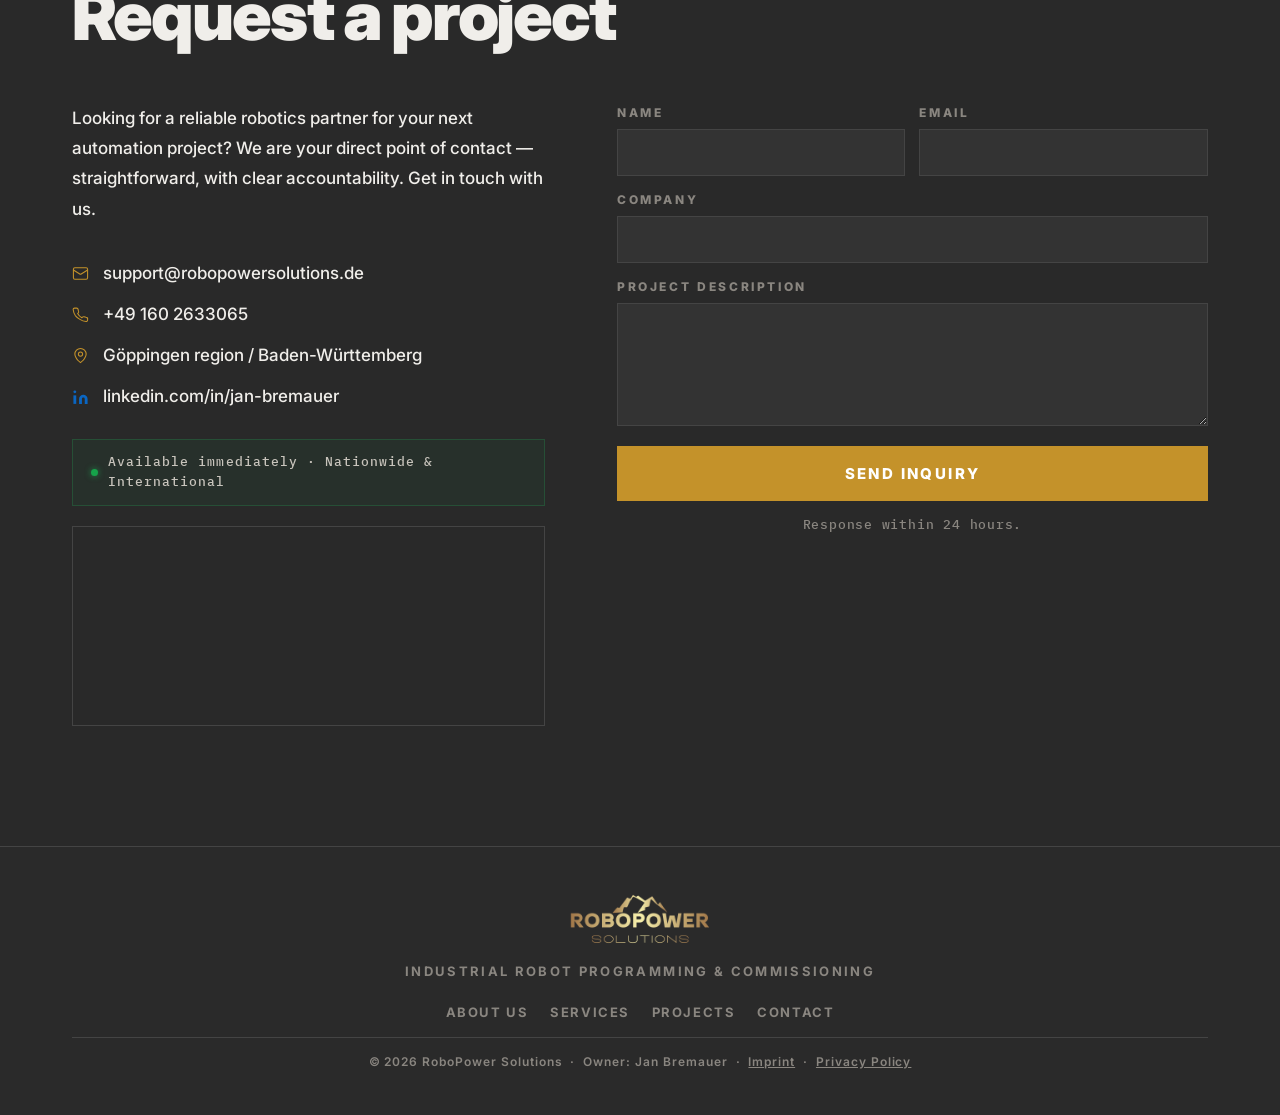
==== commit 4ffe5f15: "Add small map preview to contact section Uses OpenStreetMap's embed (no cookies/tracking, unlike Goo" ====
--- a/en/index.html
+++ b/en/index.html
@@ -576,6 +576,11 @@
           <span class="avail-dot"></span>
           <span data-i18n="contact.avail">Available immediately · Nationwide & International</span>
         </div>
+
+        <div class="contact-map">
+          <iframe src="https://www.openstreetmap.org/export/embed.html?bbox=9.5924%2C48.6640%2C9.7124%2C48.7440&amp;layer=mapnik&amp;marker=48.7040%2C9.6524" loading="lazy" tabindex="-1" title="Map: Göppingen region / Baden-Württemberg"></iframe>
+          <a href="https://www.google.com/maps/search/?api=1&query=G%C3%B6ppingen%2C+Baden-W%C3%BCrttemberg" target="_blank" rel="noopener" class="contact-map-link" aria-label="Open map in Google Maps"></a>
+        </div>
       </div>
 
       <form class="contact-form" id="contactForm" novalidate>
--- a/style.css
+++ b/style.css
@@ -905,6 +905,25 @@
   font-family:var(--f-mono);font-size:13px;letter-spacing:.08em;
   color:var(--text-dim);
 }
+
+/* Small map preview — click-through to Google Maps, no embedded tracking */
+.contact-map{
+  position:relative;
+  margin-top:20px;
+  height:200px;
+  border:1px solid var(--border);
+}
+.contact-map iframe{
+  display:block;
+  width:100%;height:100%;border:0;
+  pointer-events:none;
+  filter:grayscale(.35) contrast(1.05) brightness(.85);
+}
+.contact-map-link{
+  position:absolute;inset:0;
+  transition:background .2s;
+}
+.contact-map-link:hover{background:rgba(196,146,42,.1)}
 
 /* Form */
 .contact-form{display:flex;flex-direction:column;gap:14px}
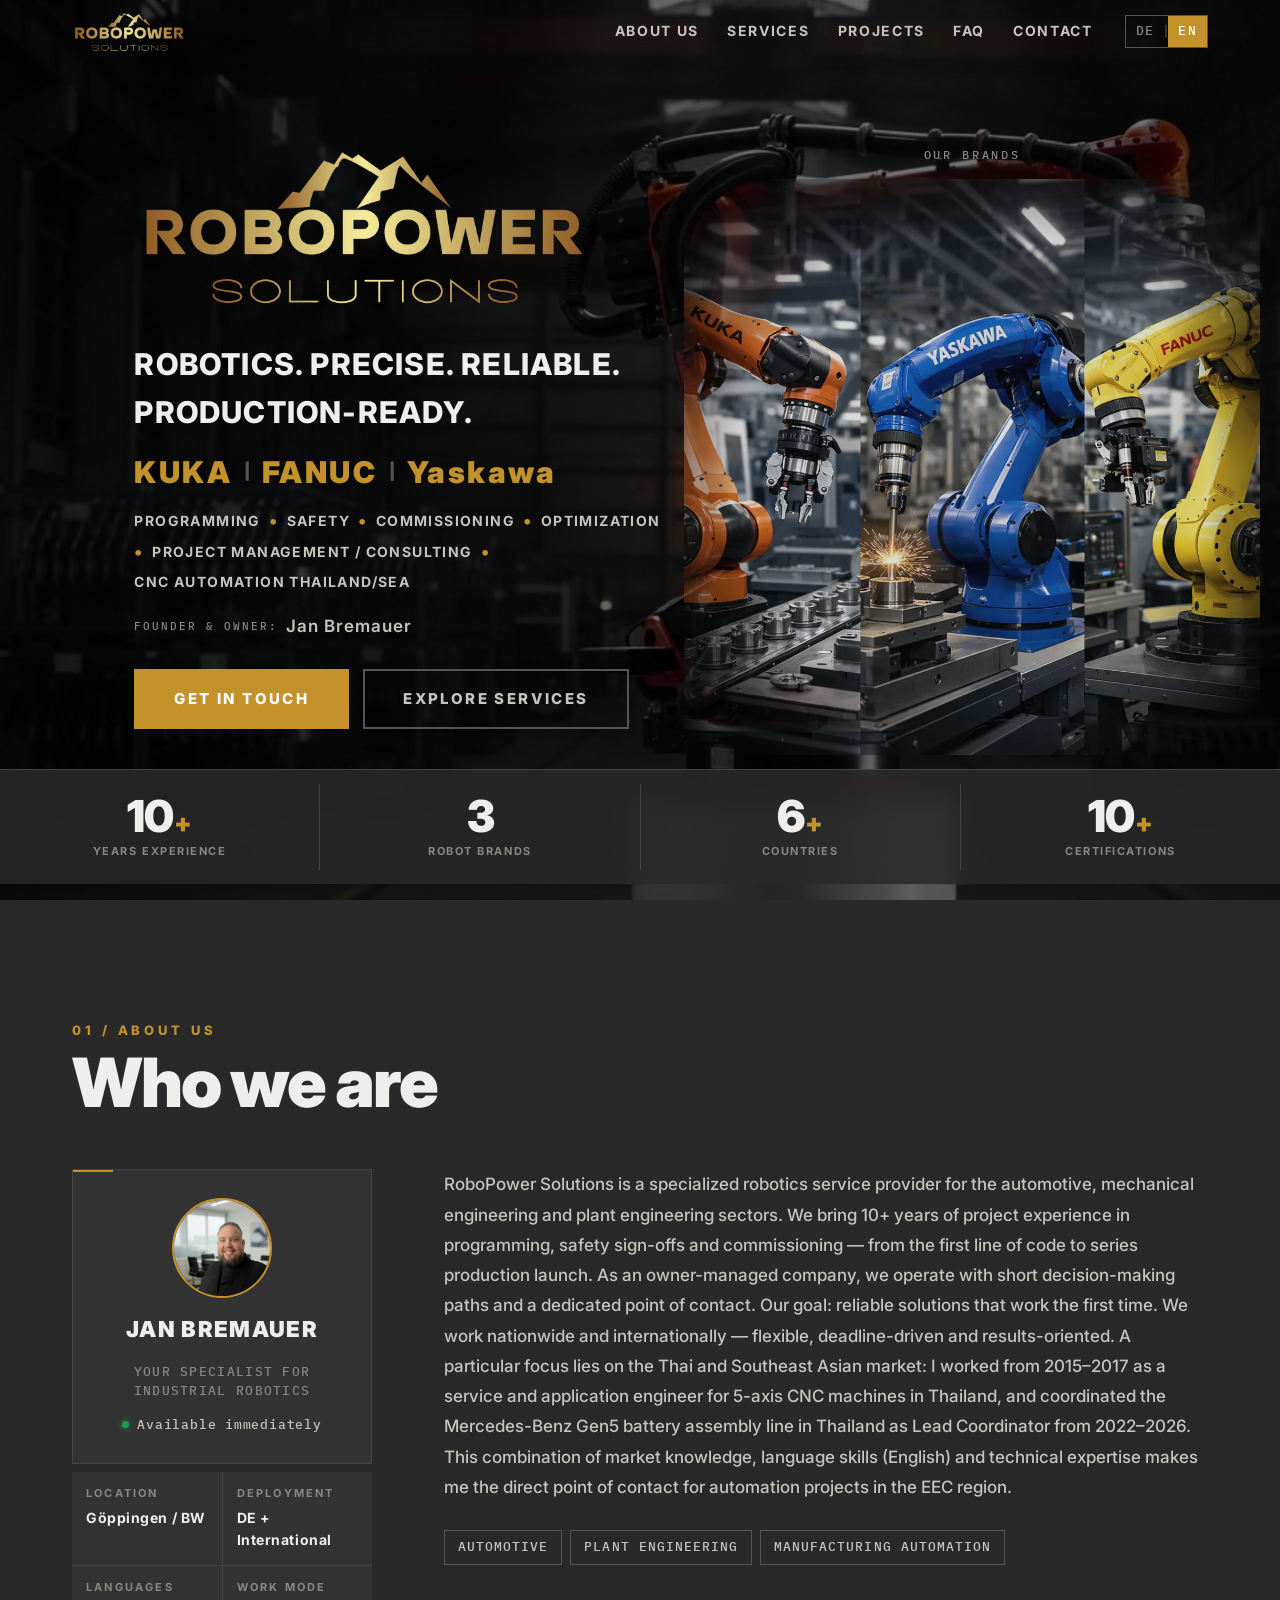
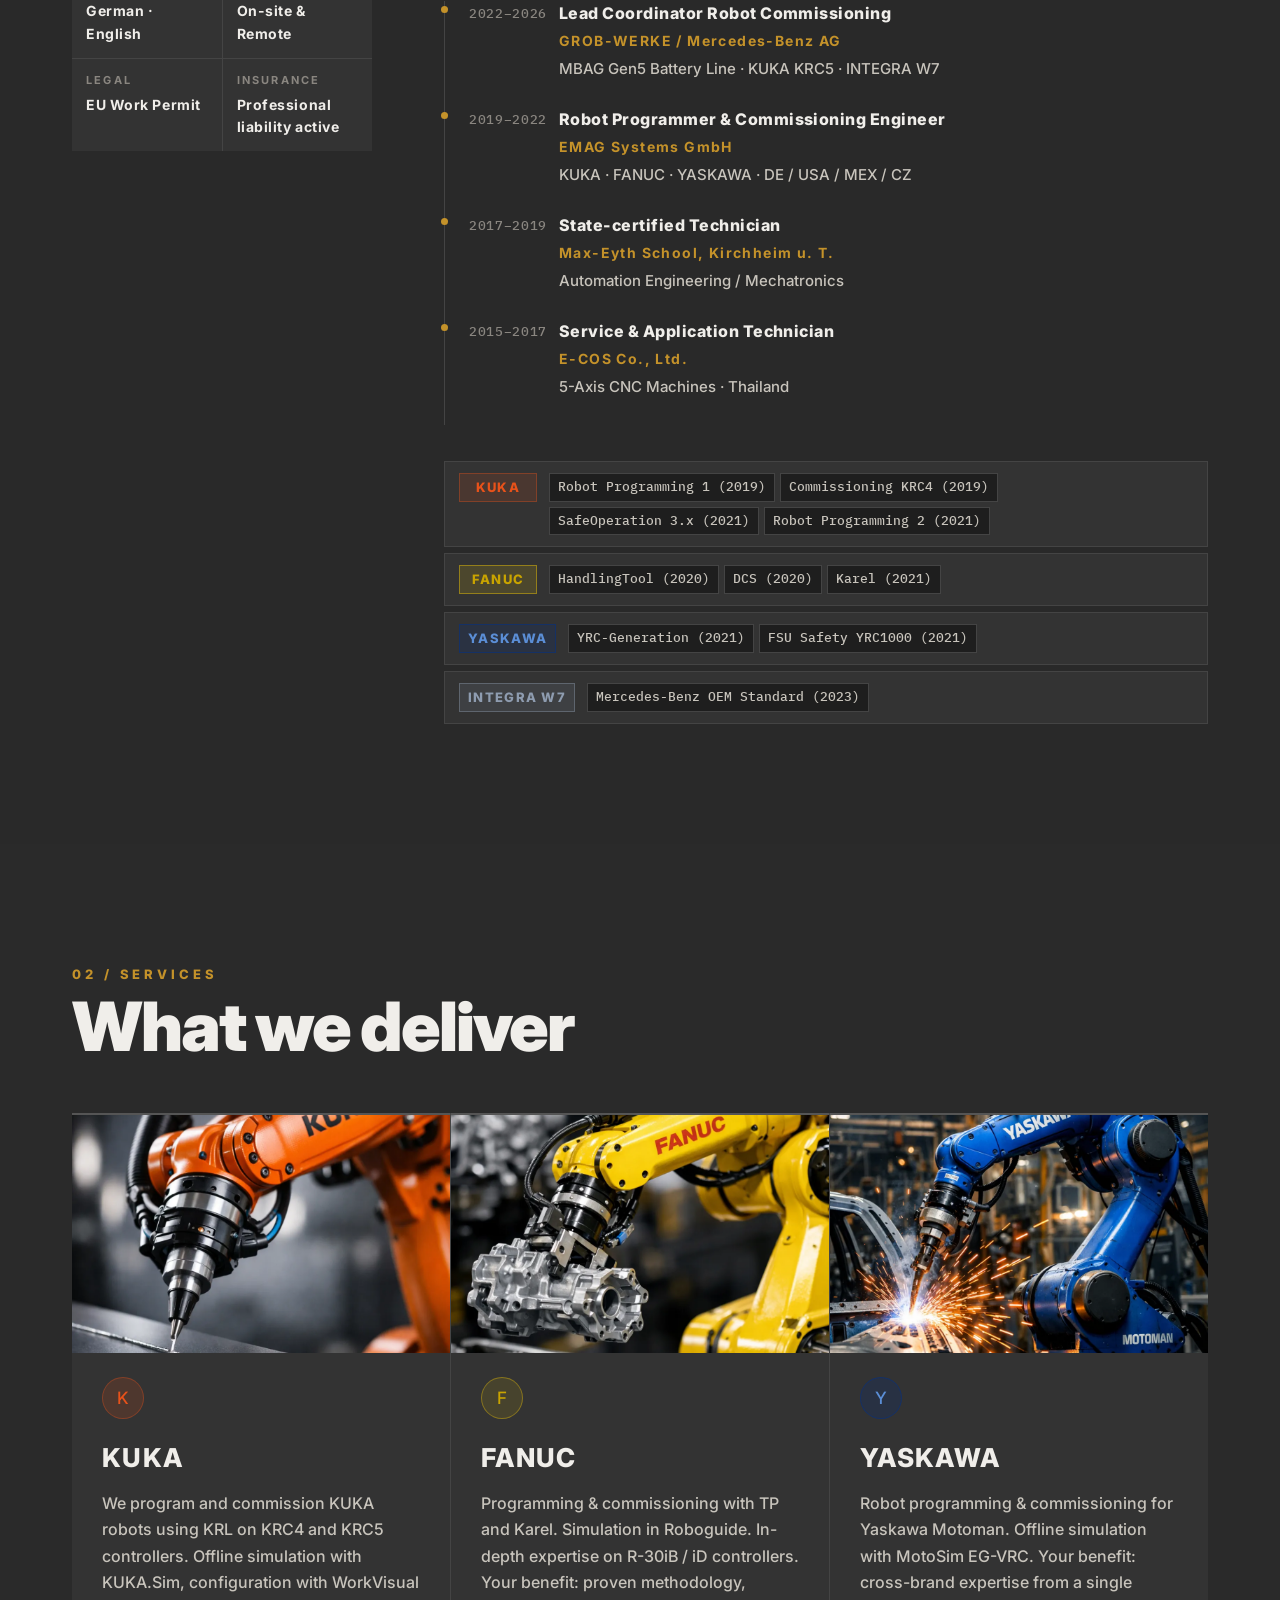
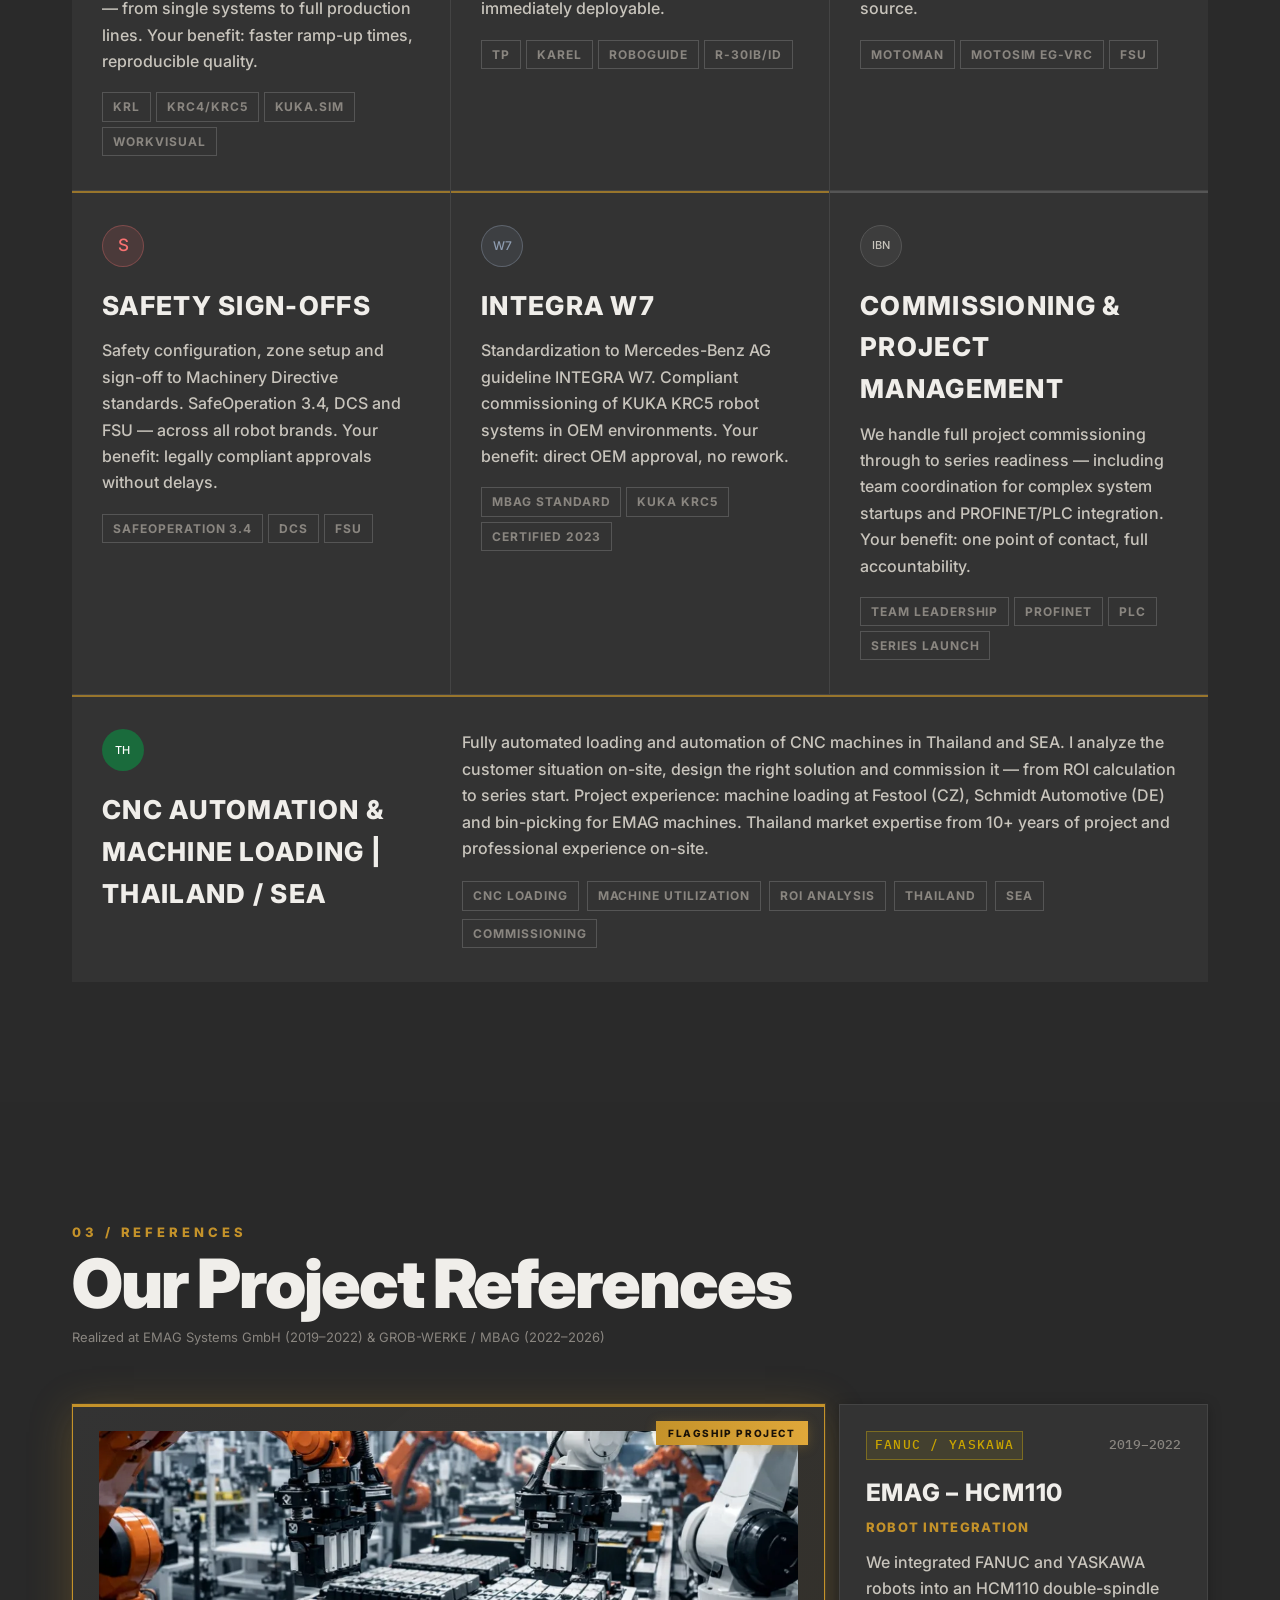
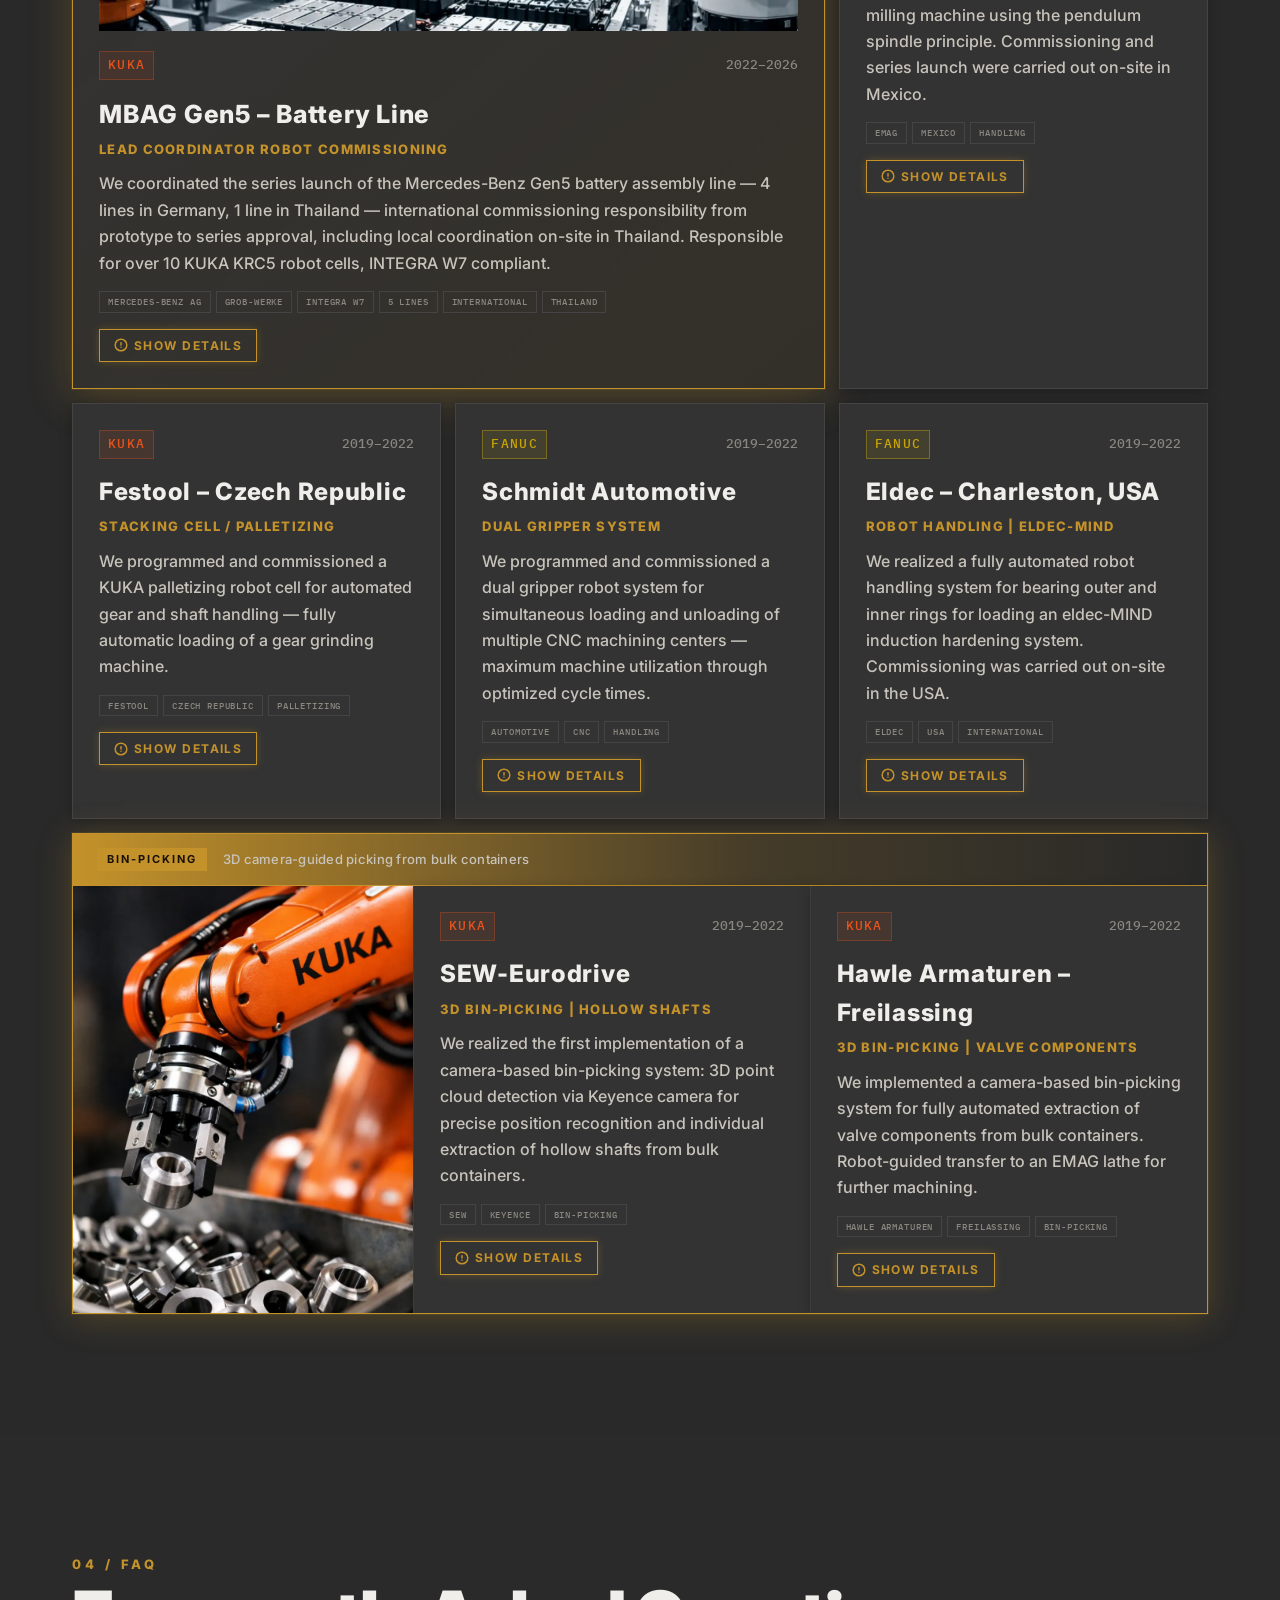
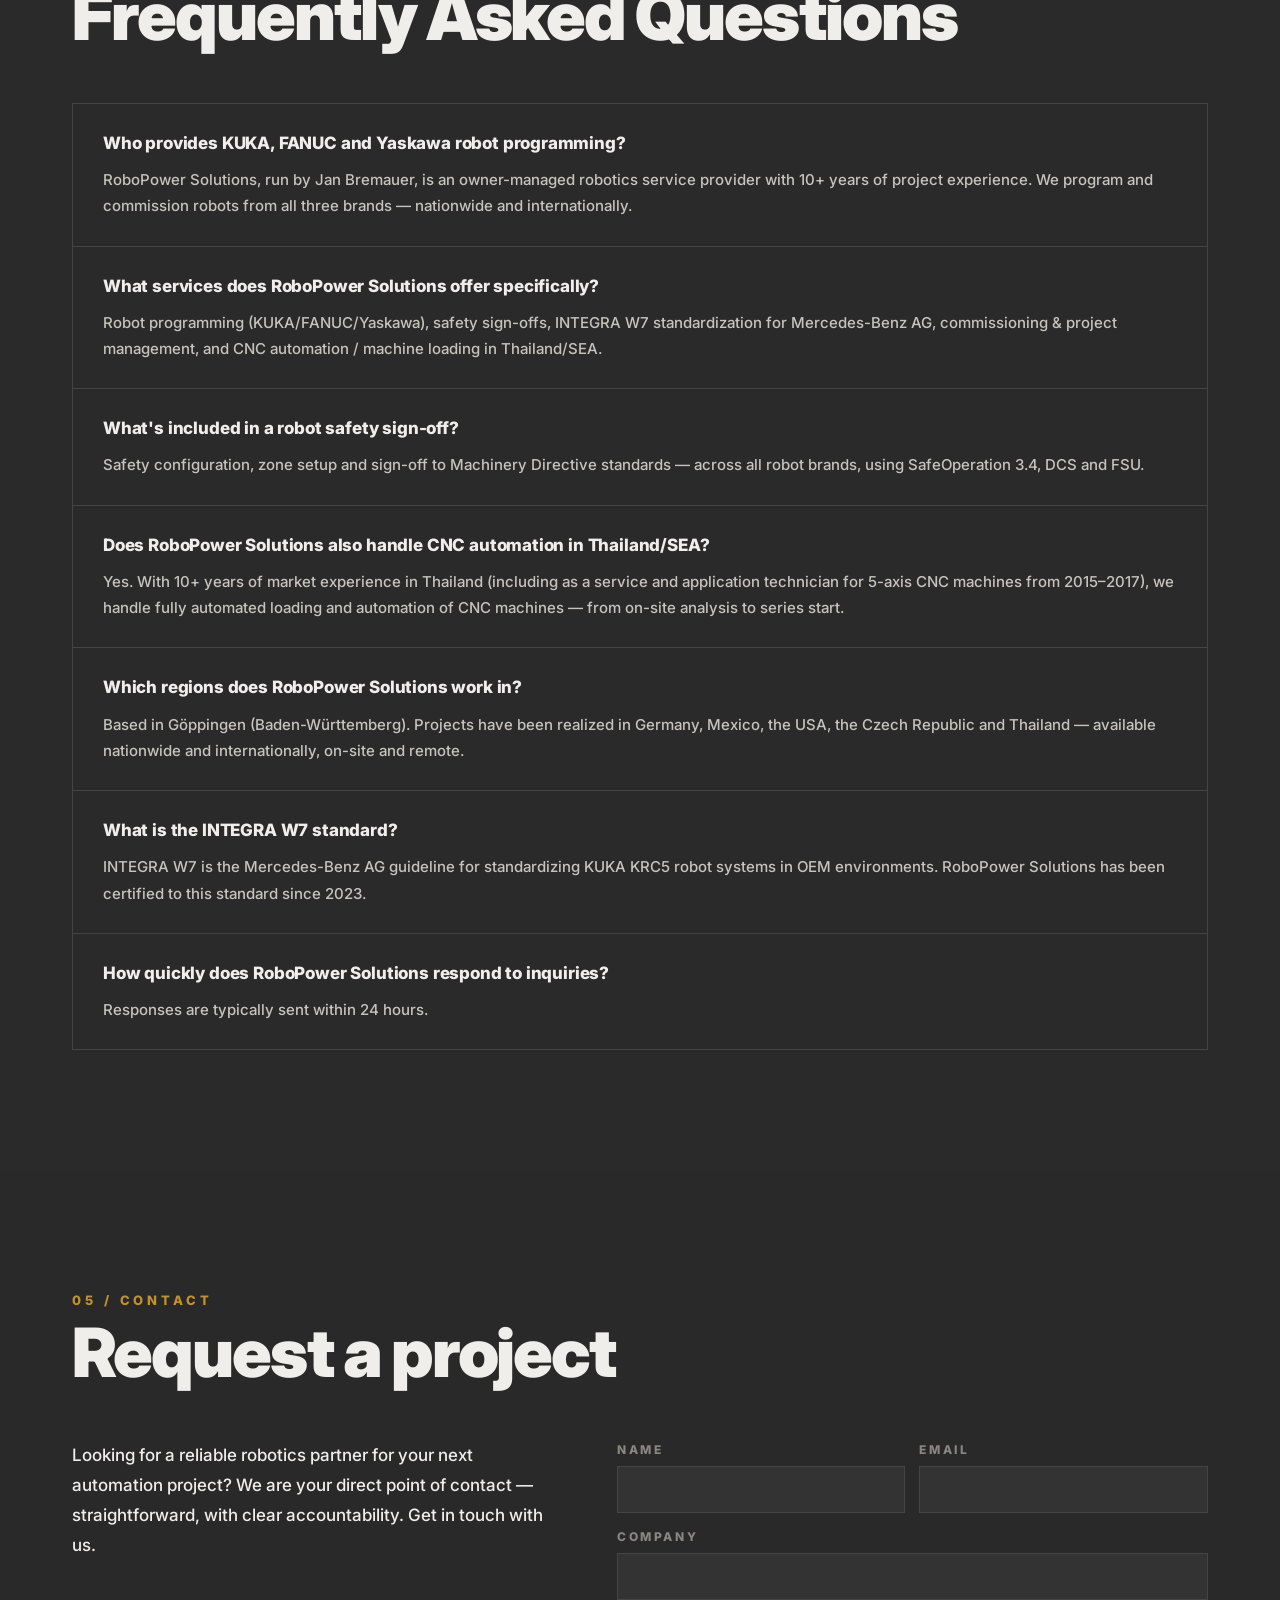
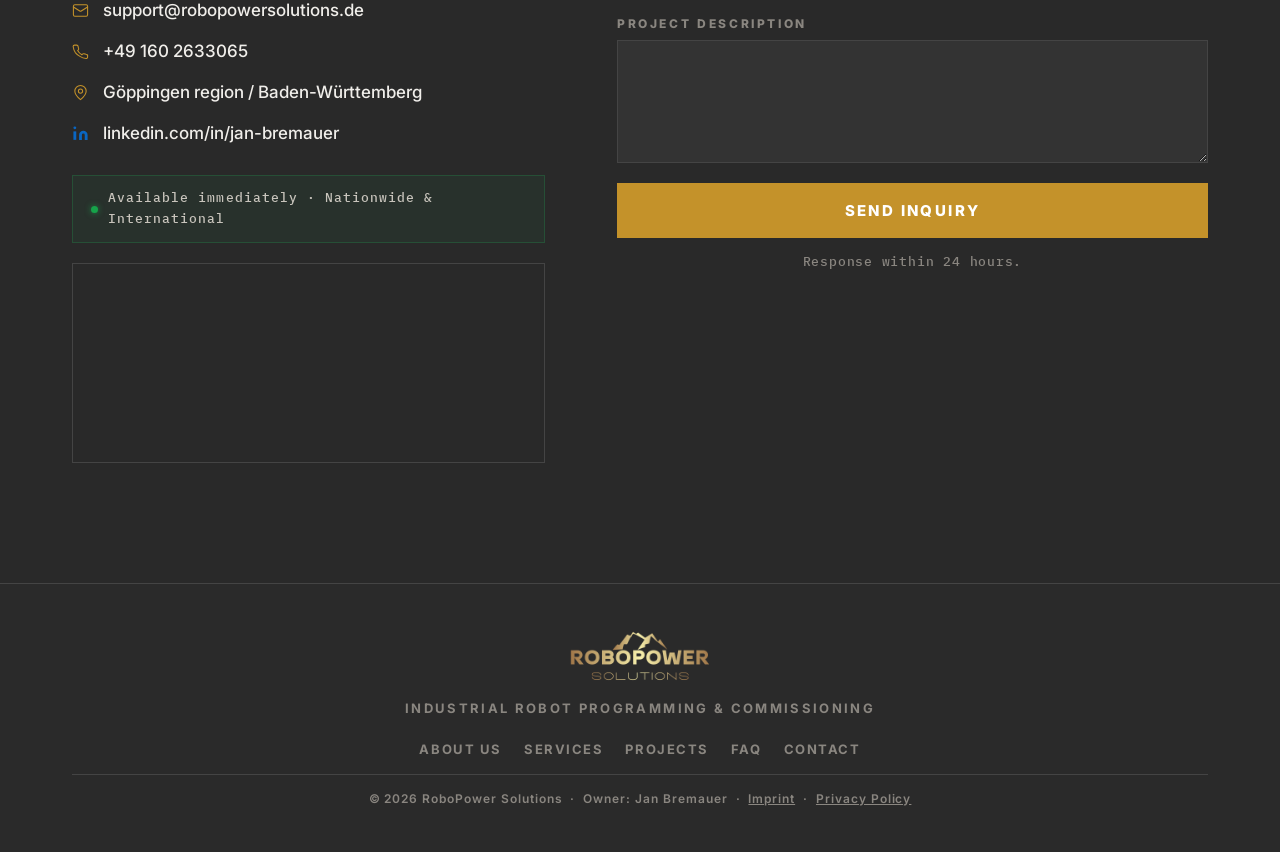
==== commit 87f95d00: "Add AI-search visibility: FAQ section, llms.txt, AI-bot robots.txt entries New FAQ section (DE+EN, b" ====
--- a/en/index.html
+++ b/en/index.html
@@ -70,6 +70,51 @@
   }
   </script>
 
+  <!-- Structured Data: FAQPage -->
+  <script type="application/ld+json">
+  {
+    "@context": "https://schema.org",
+    "@type": "FAQPage",
+    "mainEntity": [
+      {
+        "@type": "Question",
+        "name": "Who provides KUKA, FANUC and Yaskawa robot programming?",
+        "acceptedAnswer": { "@type": "Answer", "text": "RoboPower Solutions, run by Jan Bremauer, is an owner-managed robotics service provider with 10+ years of project experience. We program and commission robots from all three brands — nationwide and internationally." }
+      },
+      {
+        "@type": "Question",
+        "name": "What services does RoboPower Solutions offer specifically?",
+        "acceptedAnswer": { "@type": "Answer", "text": "Robot programming (KUKA/FANUC/Yaskawa), safety sign-offs, INTEGRA W7 standardization for Mercedes-Benz AG, commissioning & project management, and CNC automation / machine loading in Thailand/SEA." }
+      },
+      {
+        "@type": "Question",
+        "name": "What's included in a robot safety sign-off?",
+        "acceptedAnswer": { "@type": "Answer", "text": "Safety configuration, zone setup and sign-off to Machinery Directive standards — across all robot brands, using SafeOperation 3.4, DCS and FSU." }
+      },
+      {
+        "@type": "Question",
+        "name": "Does RoboPower Solutions also handle CNC automation in Thailand/SEA?",
+        "acceptedAnswer": { "@type": "Answer", "text": "Yes. With 10+ years of market experience in Thailand, we handle fully automated loading and automation of CNC machines — from on-site analysis to series start." }
+      },
+      {
+        "@type": "Question",
+        "name": "Which regions does RoboPower Solutions work in?",
+        "acceptedAnswer": { "@type": "Answer", "text": "Based in Göppingen (Baden-Württemberg). Projects have been realized in Germany, Mexico, the USA, the Czech Republic and Thailand — available nationwide and internationally, on-site and remote." }
+      },
+      {
+        "@type": "Question",
+        "name": "What is the INTEGRA W7 standard?",
+        "acceptedAnswer": { "@type": "Answer", "text": "INTEGRA W7 is the Mercedes-Benz AG guideline for standardizing KUKA KRC5 robot systems in OEM environments. RoboPower Solutions has been certified to this standard since 2023." }
+      },
+      {
+        "@type": "Question",
+        "name": "How quickly does RoboPower Solutions respond to inquiries?",
+        "acceptedAnswer": { "@type": "Answer", "text": "Responses are typically sent within 24 hours." }
+      }
+    ]
+  }
+  </script>
+
   <link rel="preconnect" href="https://fonts.googleapis.com">
   <link rel="preconnect" href="https://fonts.gstatic.com" crossorigin>
   <link href="https://fonts.googleapis.com/css2?family=Inter:ital,opsz,wght@0,14..32,300;0,14..32,400;0,14..32,500;0,14..32,600;0,14..32,700;0,14..32,800;0,14..32,900;1,14..32,400&family=IBM+Plex+Mono:wght@400;500&display=swap" rel="stylesheet">
@@ -99,6 +144,7 @@
       <a href="#about"    class="nav-link" data-i18n="nav.about">About Us</a>
       <a href="#services" class="nav-link" data-i18n="nav.services">Services</a>
       <a href="#projects" class="nav-link" data-i18n="nav.projects">Projects</a>
+      <a href="#faq"      class="nav-link" data-i18n="nav.faq">FAQ</a>
       <a href="#contact"  class="nav-link" data-i18n="nav.contact">Contact</a>
       <div class="lang-switcher">
         <a href="/" class="lang-btn" data-lang="de">DE</a>
@@ -536,12 +582,54 @@
 </section>
 
 <!-- ═══════════════════════════════════════════════════════════
+     FAQ
+     ═══════════════════════════════════════════════════════════ -->
+<section id="faq">
+  <div class="section-container">
+    <div class="section-header">
+      <div class="section-tag" data-i18n="faq.tag">04 / FAQ</div>
+      <h2 class="section-title" data-i18n="faq.title">Frequently Asked Questions</h2>
+    </div>
+    <div class="faq-list">
+      <div class="faq-item">
+        <h3 class="faq-q" data-i18n="faq.q1">Who provides KUKA, FANUC and Yaskawa robot programming?</h3>
+        <p class="faq-a" data-i18n="faq.a1">RoboPower Solutions, run by Jan Bremauer, is an owner-managed robotics service provider with 10+ years of project experience. We program and commission robots from all three brands — nationwide and internationally.</p>
+      </div>
+      <div class="faq-item">
+        <h3 class="faq-q" data-i18n="faq.q2">What services does RoboPower Solutions offer specifically?</h3>
+        <p class="faq-a" data-i18n="faq.a2">Robot programming (KUKA/FANUC/Yaskawa), safety sign-offs, INTEGRA W7 standardization for Mercedes-Benz AG, commissioning & project management, and CNC automation / machine loading in Thailand/SEA.</p>
+      </div>
+      <div class="faq-item">
+        <h3 class="faq-q" data-i18n="faq.q3">What's included in a robot safety sign-off?</h3>
+        <p class="faq-a" data-i18n="faq.a3">Safety configuration, zone setup and sign-off to Machinery Directive standards — across all robot brands, using SafeOperation 3.4, DCS and FSU.</p>
+      </div>
+      <div class="faq-item">
+        <h3 class="faq-q" data-i18n="faq.q4">Does RoboPower Solutions also handle CNC automation in Thailand/SEA?</h3>
+        <p class="faq-a" data-i18n="faq.a4">Yes. With 10+ years of market experience in Thailand (including as a service and application technician for 5-axis CNC machines from 2015–2017), we handle fully automated loading and automation of CNC machines — from on-site analysis to series start.</p>
+      </div>
+      <div class="faq-item">
+        <h3 class="faq-q" data-i18n="faq.q5">Which regions does RoboPower Solutions work in?</h3>
+        <p class="faq-a" data-i18n="faq.a5">Based in Göppingen (Baden-Württemberg). Projects have been realized in Germany, Mexico, the USA, the Czech Republic and Thailand — available nationwide and internationally, on-site and remote.</p>
+      </div>
+      <div class="faq-item">
+        <h3 class="faq-q" data-i18n="faq.q6">What is the INTEGRA W7 standard?</h3>
+        <p class="faq-a" data-i18n="faq.a6">INTEGRA W7 is the Mercedes-Benz AG guideline for standardizing KUKA KRC5 robot systems in OEM environments. RoboPower Solutions has been certified to this standard since 2023.</p>
+      </div>
+      <div class="faq-item">
+        <h3 class="faq-q" data-i18n="faq.q7">How quickly does RoboPower Solutions respond to inquiries?</h3>
+        <p class="faq-a" data-i18n="faq.a7">Responses are typically sent within 24 hours.</p>
+      </div>
+    </div>
+  </div>
+</section>
+
+<!-- ═══════════════════════════════════════════════════════════
      CONTACT
      ═══════════════════════════════════════════════════════════ -->
 <section id="contact">
   <div class="section-container">
     <div class="section-header">
-      <div class="section-tag" data-i18n="contact.tag">04 / CONTACT</div>
+      <div class="section-tag" data-i18n="contact.tag">05 / CONTACT</div>
       <h2 class="section-title" data-i18n="contact.title">Request a project</h2>
     </div>
     <div class="contact-grid">
@@ -621,6 +709,7 @@
       <a href="#about"    data-i18n="nav.about">About Us</a>
       <a href="#services" data-i18n="nav.services">Services</a>
       <a href="#projects" data-i18n="nav.projects">Projects</a>
+      <a href="#faq"      data-i18n="nav.faq">FAQ</a>
       <a href="#contact"  data-i18n="nav.contact">Contact</a>
     </nav>
     <div class="footer-copy">© 2026 RoboPower Solutions &nbsp;·&nbsp; <span data-i18n="footer.vat">Owner: Jan Bremauer</span> &nbsp;·&nbsp; <a href="../impressum.html" style="color:var(--text-muted);text-decoration:underline">Imprint</a> &nbsp;·&nbsp; <a href="../datenschutz.html" style="color:var(--text-muted);text-decoration:underline">Privacy Policy</a></div>
--- a/style.css
+++ b/style.css
@@ -859,6 +859,26 @@
   font-family:var(--f-mono);font-size:8.5px;letter-spacing:.1em;
   text-transform:uppercase;padding:3px 8px;
   border:1px solid var(--border);color:var(--text-muted);
+}
+
+/* ================================================================
+   FAQ
+   ================================================================ */
+.faq-list{
+  display:flex;flex-direction:column;
+  border:1px solid var(--border);
+}
+.faq-item{
+  padding:26px 30px;
+  border-bottom:1px solid var(--border);
+}
+.faq-item:last-child{border-bottom:none}
+.faq-q{
+  font-family:var(--f-heading);font-size:17px;font-weight:800;
+  letter-spacing:-.01em;color:var(--text);margin-bottom:10px;
+}
+.faq-a{
+  font-size:15px;font-weight:500;line-height:1.75;color:var(--text-dim);
 }
 
 /* ================================================================
